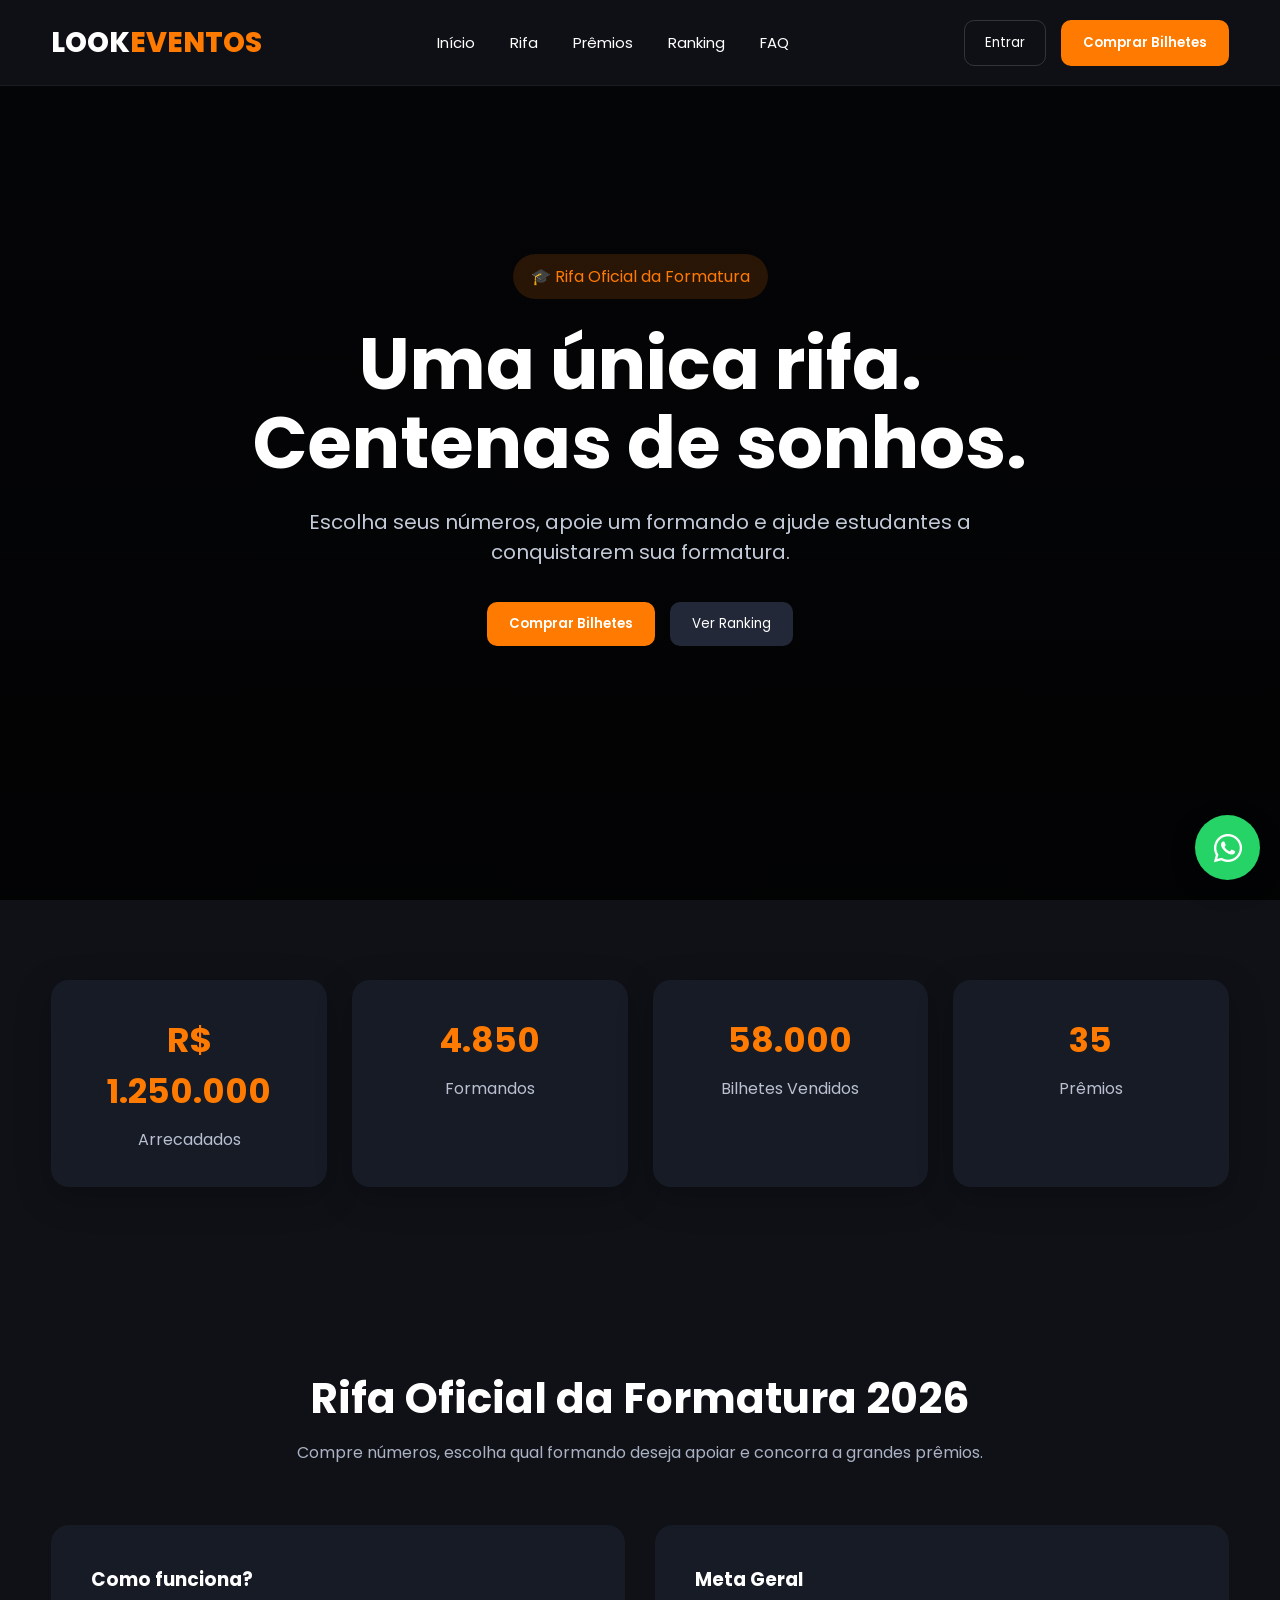
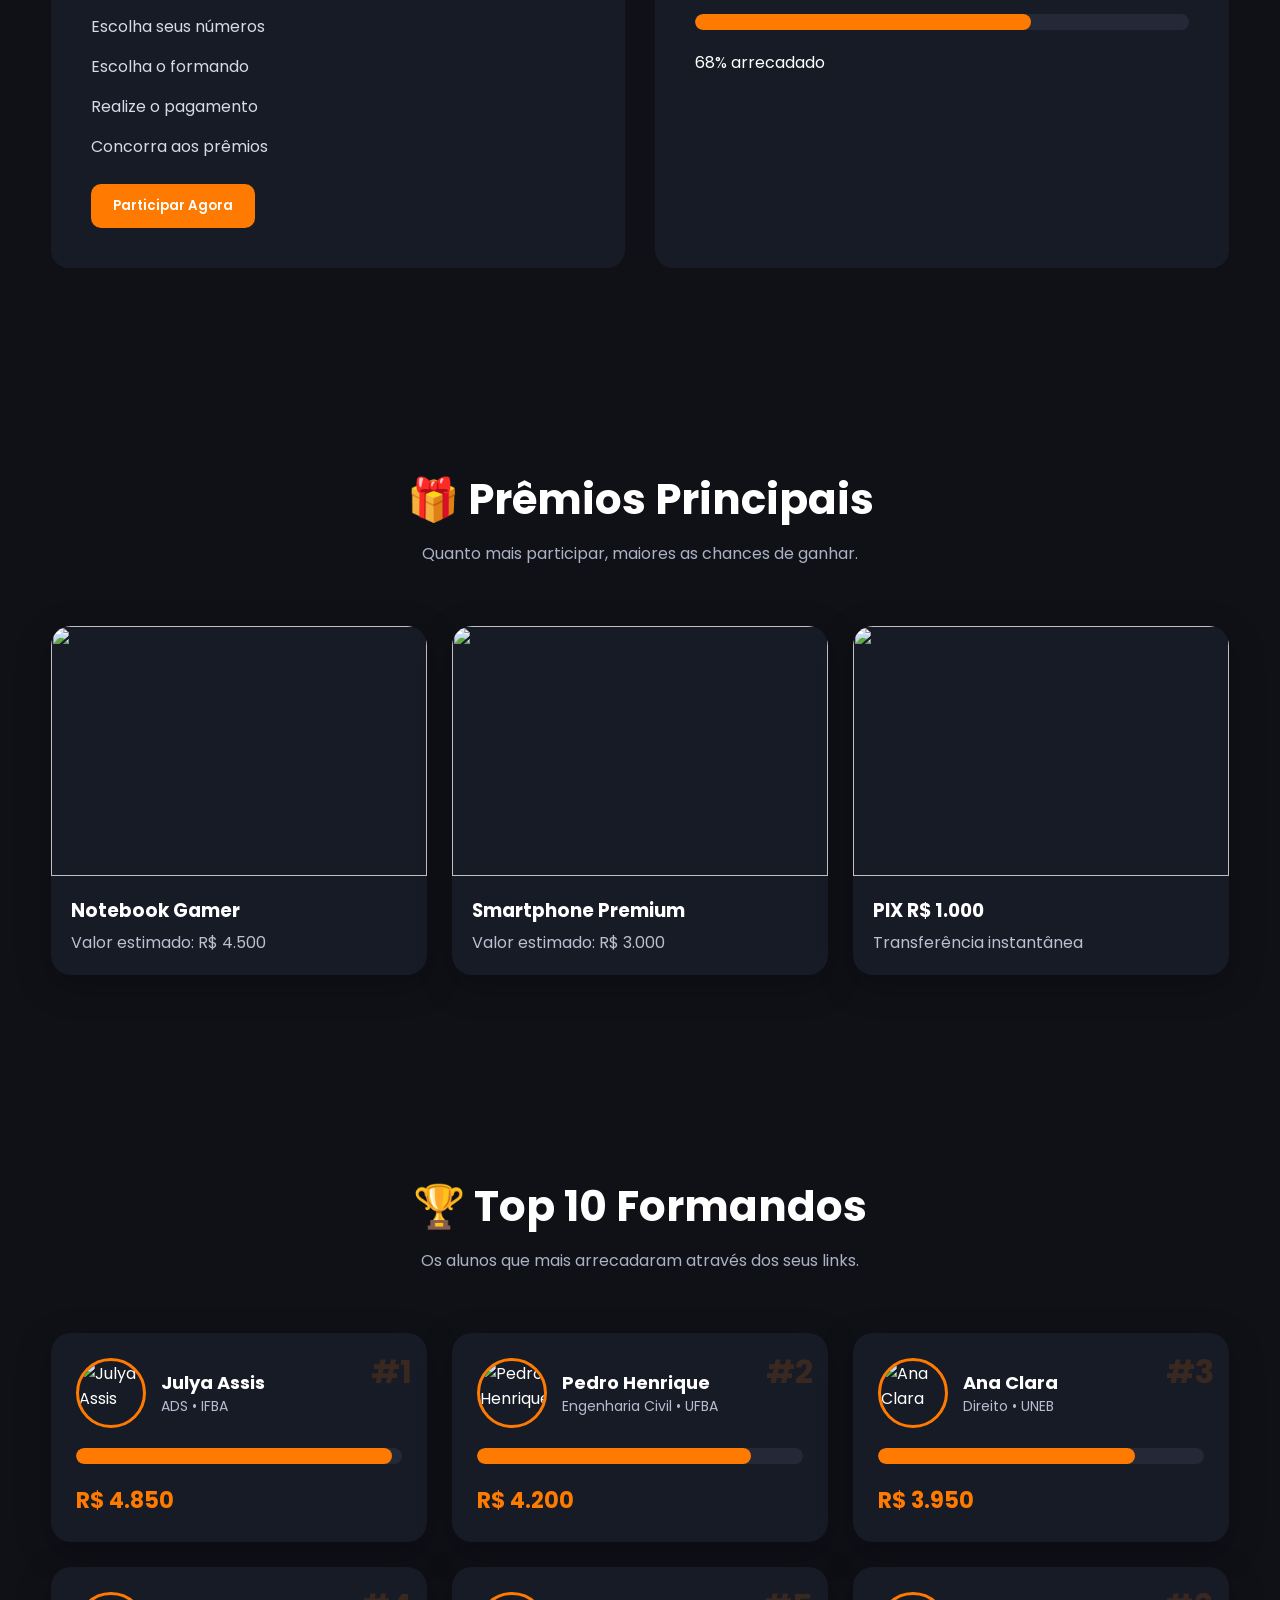
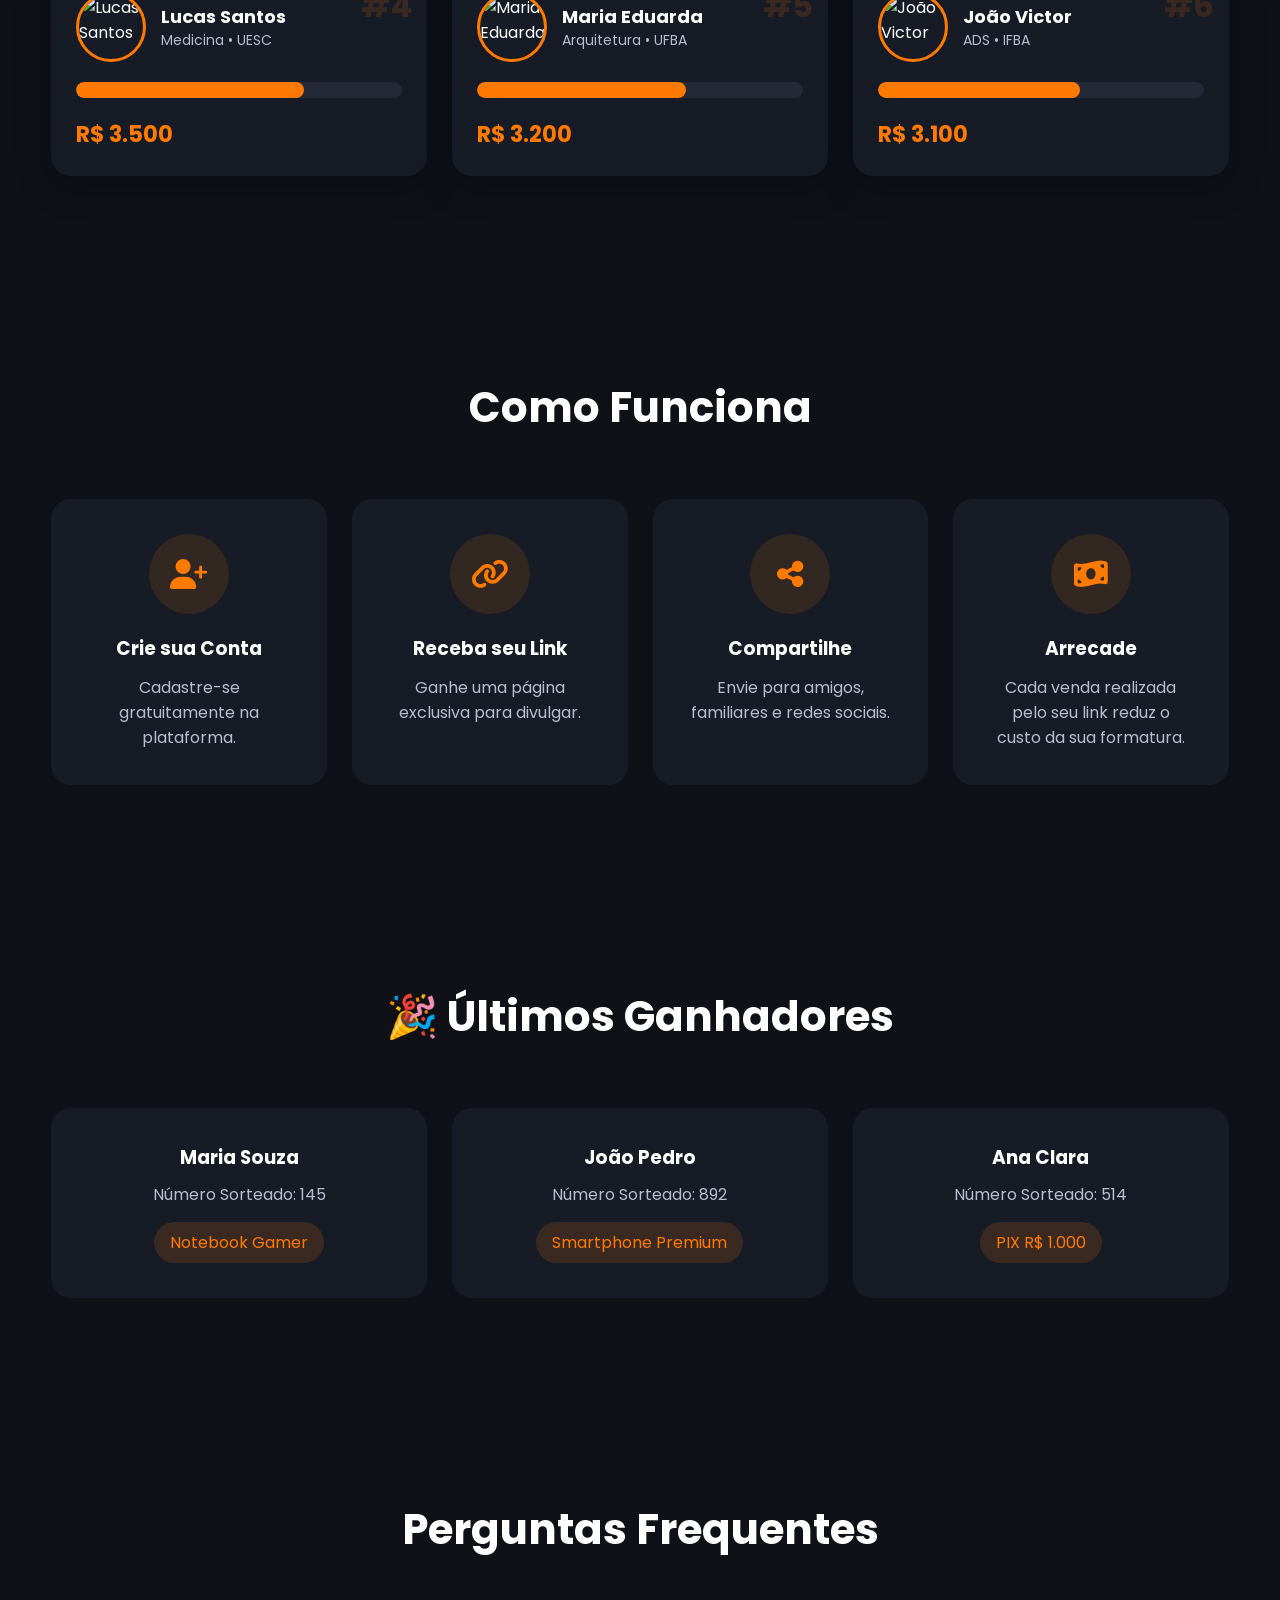
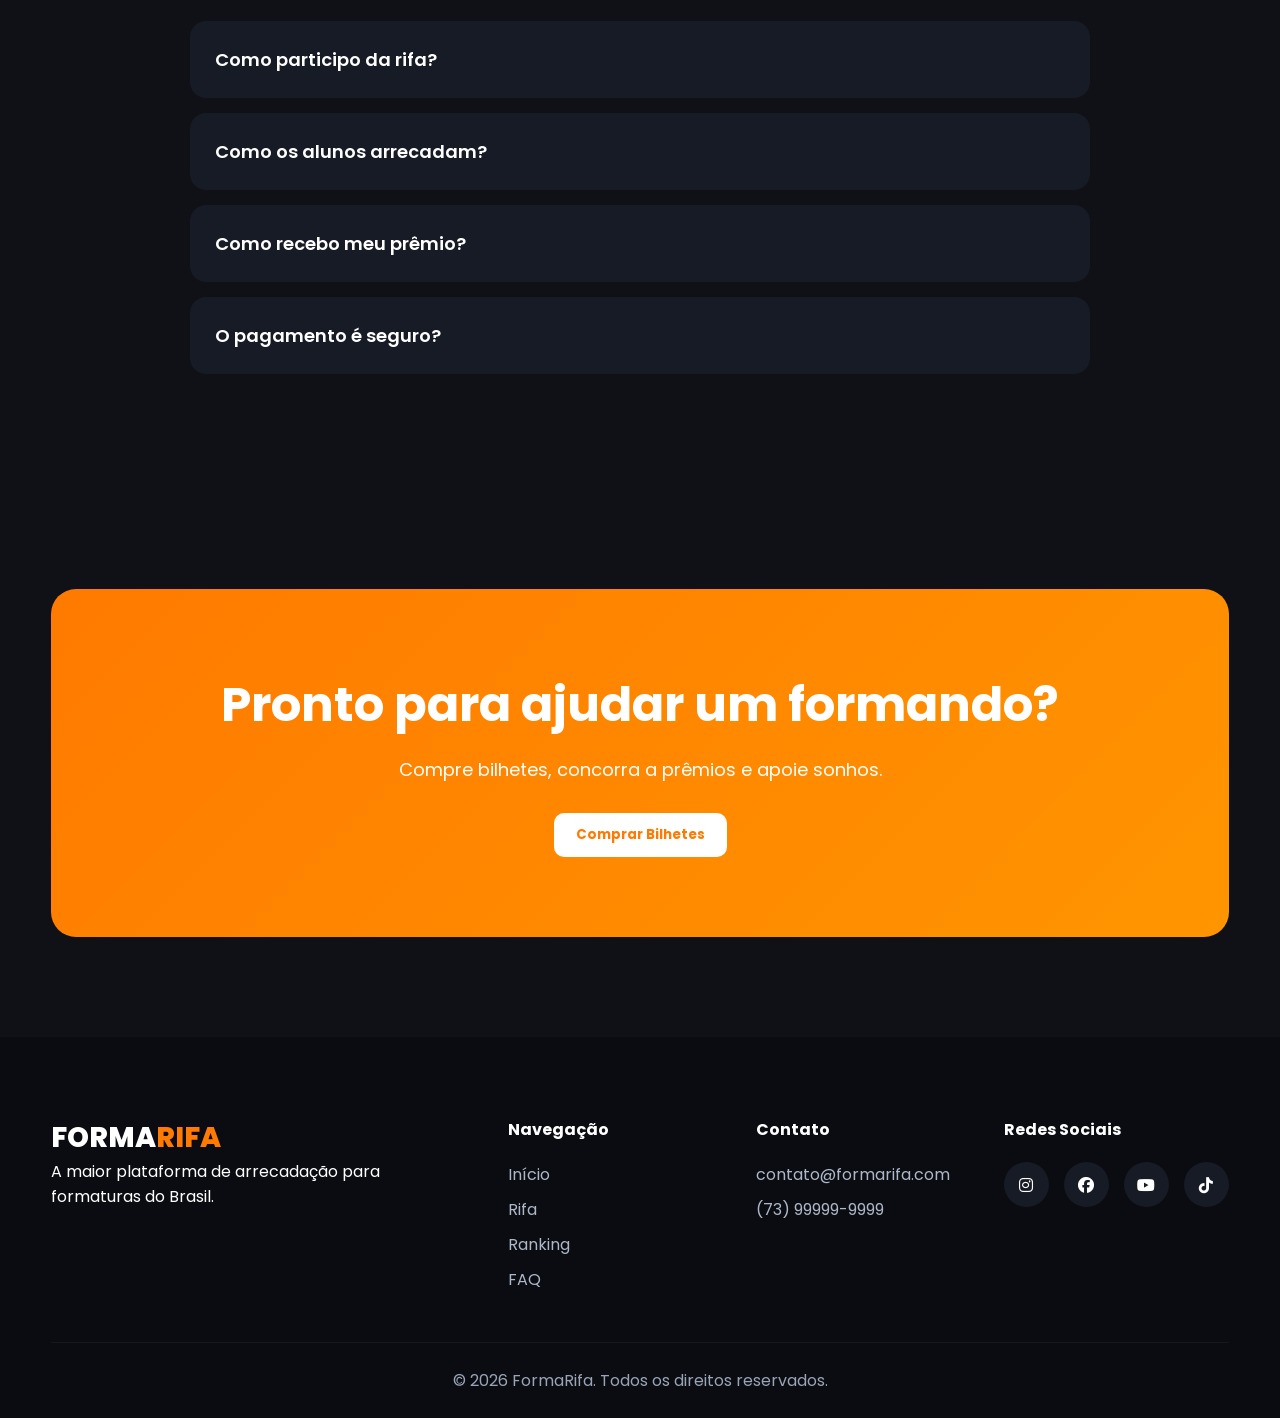
==== index.html @ 89b9e316 "Update index.html" ====
<!DOCTYPE html>
<html lang="pt-BR">

<head>

    <meta charset="UTF-8">

    <meta name="viewport"
        content="width=device-width, initial-scale=1.0">

    <title>
        Look Eventos | Rifa Oficial 
    </title>

    <meta name="description"
        content="Ajude estudantes a realizarem o sonho da formatura participando da rifa oficial.">

    <link rel="stylesheet"
        href="css/style.css">

    <link rel="preconnect"
        href="https://fonts.googleapis.com">

    <link rel="preconnect"
        href="https://fonts.gstatic.com"
        crossorigin>

    <link href="https://fonts.googleapis.com/css2?family=Poppins:wght@300;400;500;600;700;800&display=swap"
        rel="stylesheet">

    <link rel="stylesheet"
        href="https://cdnjs.cloudflare.com/ajax/libs/font-awesome/6.5.1/css/all.min.css">

</head>

<body>

<!-- MENU MOBILE -->

<button class="menu-toggle">

    <i class="fas fa-bars"></i>

</button>

<!-- HEADER -->

<header class="header">

    <div class="container">

        <div class="logo">

            LOOK<span>EVENTOS</span>

        </div>

        <nav class="menu">

            <a href="#inicio">
                Início
            </a>

            <a href="#rifa">
                Rifa
            </a>

            <a href="#premios">
                Prêmios
            </a>

            <a href="#ranking">
                Ranking
            </a>

            <a href="#faq">
                FAQ
            </a>

        </nav>

        <div class="header-buttons">

            <button class="btn-login">

                Entrar

            </button>

            <button class="btn-primary">

                Comprar Bilhetes

            </button>

        </div>

    </div>

</header>

<!-- HERO -->

<section
    class="hero"
    id="inicio">

    <div class="hero-overlay"></div>

    <div class="container">

        <div class="hero-content">

            <span class="hero-badge">

                🎓 Rifa Oficial da Formatura

            </span>

            <h1>

                Uma única rifa.
                Centenas de sonhos.

            </h1>

            <p>

                Escolha seus números,
                apoie um formando e ajude
                estudantes a conquistarem sua formatura.

            </p>

            <div class="hero-buttons">

                <button class="btn-primary">

                    Comprar Bilhetes

                </button>

                <button class="btn-secondary">

                    Ver Ranking

                </button>

            </div>

        </div>

    </div>

</section>

<!-- ESTATÍSTICAS -->

<section class="stats">

    <div class="container">

        <div class="stats-grid">

            <div class="stat-card">

                <h2 id="arrecadado">
                    R$ 0
                </h2>

                <p>
                    Arrecadados
                </p>

            </div>

            <div class="stat-card">

                <h2 id="formandos">
                    0
                </h2>

                <p>
                    Formandos
                </p>

            </div>

            <div class="stat-card">

                <h2 id="bilhetes">
                    0
                </h2>

                <p>
                    Bilhetes Vendidos
                </p>

            </div>

            <div class="stat-card">

                <h2 id="premiosQtd">
                    0
                </h2>

                <p>
                    Prêmios
                </p>

            </div>

        </div>

    </div>

</section>

<!-- RIFA OFICIAL -->

<section
    class="rifa-oficial"
    id="rifa">

    <div class="container">

        <div class="section-header">

            <h2>

                Rifa Oficial da Formatura 2026

            </h2>

            <p>

                Compre números,
                escolha qual formando deseja apoiar
                e concorra a grandes prêmios.

            </p>

        </div>

        <div class="rifa-box">

            <div class="rifa-info">

                <h3>

                    Como funciona?

                </h3>

                <ul>

                    <li>
                        Escolha seus números
                    </li>

                    <li>
                        Escolha o formando
                    </li>

                    <li>
                        Realize o pagamento
                    </li>

                    <li>
                        Concorra aos prêmios
                    </li>

                </ul>

                <button class="btn-primary">

                    Participar Agora

                </button>

            </div>

            <div class="rifa-meta">

                <h3>

                    Meta Geral

                </h3>

                <div class="progress">

                    <div class="progress-bar"
                        style="width:68%">
                    </div>

                </div>

                <span>

                    68% arrecadado

                </span>

            </div>

        </div>

    </div>

</section>

<!-- PRÊMIOS -->

<section
    class="premios"
    id="premios">

    <div class="container">

        <div class="section-header">

            <h2>

                🎁 Prêmios Principais

            </h2>

            <p>

                Quanto mais participar,
                maiores as chances de ganhar.

            </p>

        </div>

        <div class="premios-grid">

            <div class="premio-card">

                <img src="assets/images/notebook.jpg">

                <h3>

                    Notebook Gamer

                </h3>

                <p>

                    Valor estimado:
                    R$ 4.500

                </p>

            </div>

            <div class="premio-card">

                <img src="assets/images/celular.jpg">

                <h3>

                    Smartphone Premium

                </h3>

                <p>

                    Valor estimado:
                    R$ 3.000

                </p>

            </div>

            <div class="premio-card">

                <img src="assets/images/pix.jpg">

                <h3>

                    PIX R$ 1.000

                </h3>

                <p>

                    Transferência instantânea

                </p>

            </div>

        </div>

    </div>

</section>

  <!-- TOP FORMANDOS -->

<section
    class="ranking"
    id="ranking">

    <div class="container">

        <div class="section-header">

            <h2>

                🏆 Top 10 Formandos

            </h2>

            <p>

                Os alunos que mais arrecadaram através dos seus links.

            </p>

        </div>

        <div
            class="ranking-grid"
            id="rankingGrid">

            <!-- Gerado via JavaScript -->

        </div>

    </div>

</section>

<!-- COMO FUNCIONA -->

<section
    class="como-funciona">

    <div class="container">

        <div class="section-header">

            <h2>

                Como Funciona

            </h2>

        </div>

        <div class="steps">

            <div class="step">

                <div class="step-icon">

                    <i class="fas fa-user-plus"></i>

                </div>

                <h3>

                    Crie sua Conta

                </h3>

                <p>

                    Cadastre-se gratuitamente na plataforma.

                </p>

            </div>

            <div class="step">

                <div class="step-icon">

                    <i class="fas fa-link"></i>

                </div>

                <h3>

                    Receba seu Link

                </h3>

                <p>

                    Ganhe uma página exclusiva para divulgar.

                </p>

            </div>

            <div class="step">

                <div class="step-icon">

                    <i class="fas fa-share-alt"></i>

                </div>

                <h3>

                    Compartilhe

                </h3>

                <p>

                    Envie para amigos, familiares e redes sociais.

                </p>

            </div>

            <div class="step">

                <div class="step-icon">

                    <i class="fas fa-money-bill-wave"></i>

                </div>

                <h3>

                    Arrecade

                </h3>

                <p>

                    Cada venda realizada pelo seu link reduz o custo da sua formatura.

                </p>

            </div>

        </div>

    </div>

</section>

<!-- ÚLTIMOS GANHADORES -->

<section
    class="ganhadores">

    <div class="container">

        <div class="section-header">

            <h2>

                🎉 Últimos Ganhadores

            </h2>

        </div>

        <div class="ganhadores-grid">

            <div class="ganhador-card">

                <h3>

                    Maria Souza

                </h3>

                <p>

                    Número Sorteado: 145

                </p>

                <span>

                    Notebook Gamer

                </span>

            </div>

            <div class="ganhador-card">

                <h3>

                    João Pedro

                </h3>

                <p>

                    Número Sorteado: 892

                </p>

                <span>

                    Smartphone Premium

                </span>

            </div>

            <div class="ganhador-card">

                <h3>

                    Ana Clara

                </h3>

                <p>

                    Número Sorteado: 514

                </p>

                <span>

                    PIX R$ 1.000

                </span>

            </div>

        </div>

    </div>

</section>

<!-- FAQ -->

<section
    class="faq"
    id="faq">

    <div class="container">

        <div class="section-header">

            <h2>

                Perguntas Frequentes

            </h2>

        </div>

        <div class="faq-container">

            <div class="faq-item">

                <button class="faq-question">

                    Como participo da rifa?

                </button>

                <div class="faq-answer">

                    Basta escolher seus números, efetuar o pagamento e aguardar o sorteio.

                </div>

            </div>

            <div class="faq-item">

                <button class="faq-question">

                    Como os alunos arrecadam?

                </button>

                <div class="faq-answer">

                    Cada formando possui um link próprio. Toda compra realizada através desse link é contabilizada para ele.

                </div>

            </div>

            <div class="faq-item">

                <button class="faq-question">

                    Como recebo meu prêmio?

                </button>

                <div class="faq-answer">

                    Os vencedores são divulgados na plataforma e contatados pela equipe organizadora.

                </div>

            </div>

            <div class="faq-item">

                <button class="faq-question">

                    O pagamento é seguro?

                </button>

                <div class="faq-answer">

                    Sim. Os pagamentos são processados através de integração PIX segura.

                </div>

            </div>

        </div>

    </div>

</section>

<!-- CTA FINAL -->

<section
    class="cta">

    <div class="container">

        <div class="cta-box">

            <h2>

                Pronto para ajudar um formando?

            </h2>

            <p>

                Compre bilhetes, concorra a prêmios e apoie sonhos.

            </p>

            <button class="btn-primary">

                Comprar Bilhetes

            </button>

        </div>

    </div>

</section>

<!-- FOOTER -->

<footer>

    <div class="container">

        <div class="footer-grid">

            <div>

                <div class="logo">

                    FORMA<span>RIFA</span>

                </div>

                <p>

                    A maior plataforma de arrecadação para formaturas do Brasil.

                </p>

            </div>

            <div>

                <h4>

                    Navegação

                </h4>

                <ul>

                    <li><a href="#inicio">Início</a></li>

                    <li><a href="#rifa">Rifa</a></li>

                    <li><a href="#ranking">Ranking</a></li>

                    <li><a href="#faq">FAQ</a></li>

                </ul>

            </div>

            <div>

                <h4>

                    Contato

                </h4>

                <ul>

                    <li>contato@formarifa.com</li>

                    <li>(73) 99999-9999</li>

                </ul>

            </div>

            <div>

                <h4>

                    Redes Sociais

                </h4>

                <div class="social-icons">

                    <a href="#">
                        <i class="fab fa-instagram"></i>
                    </a>

                    <a href="#">
                        <i class="fab fa-facebook"></i>
                    </a>

                    <a href="#">
                        <i class="fab fa-youtube"></i>
                    </a>

                    <a href="#">
                        <i class="fab fa-tiktok"></i>
                    </a>

                </div>

            </div>

        </div>

        <div class="footer-bottom">

<p>
© <span id="anoAtual"></span> FormaRifa.
Todos os direitos reservados.
</p>

        </div>

    </div>

</footer>

<!-- WHATSAPP -->

<a
    href="#"
    class="whatsapp-float">

    <i class="fab fa-whatsapp"></i>

</a>

<!-- JAVASCRIPT -->

<script src="js/app.js"></script>

</body>
</html>
---- css/style.css ----
/* ==========================
   RESET
========================== */

*{
    margin:0;
    padding:0;
    box-sizing:border-box;
}

html{
    scroll-behavior:smooth;
}

body{

    font-family:'Poppins',sans-serif;

    background:#0f1117;

    color:#fff;

    overflow-x:hidden;
}

a{
    text-decoration:none;
    color:inherit;
}

img{
    max-width:100%;
    display:block;
}

ul{
    list-style:none;
}

button{

    cursor:pointer;

    border:none;

    font-family:'Poppins',sans-serif;
}

/* ==========================
   VARIÁVEIS
========================== */

:root{

    --primary:#ff7a00;

    --primary-dark:#e56d00;

    --secondary:#1c2333;

    --dark:#0f1117;

    --card:#171b25;

    --gray:#8d96a8;

    --white:#ffffff;

    --radius:18px;

    --shadow:
    0 10px 35px rgba(0,0,0,.25);

}

/* ==========================
   CONTAINER
========================== */

.container{

    width:92%;

    max-width:1400px;

    margin:auto;
}

/* ==========================
   HEADER
========================== */

.header{

    position:fixed;

    width:100%;

    top:0;

    left:0;

    z-index:999;

    background:
    rgba(15,17,23,.95);

    backdrop-filter:blur(12px);

    border-bottom:
    1px solid rgba(255,255,255,.05);
}

.header .container{

    display:flex;

    align-items:center;

    justify-content:space-between;

    height:85px;
}

.logo{

    font-size:28px;

    font-weight:800;
}

.logo span{

    color:var(--primary);
}

.menu{

    display:flex;

    gap:35px;
}

.menu a{

    font-size:15px;

    transition:.3s;
}

.menu a:hover{

    color:var(--primary);
}

.header-buttons{

    display:flex;

    gap:15px;
}

.btn-login{

    background:transparent;

    color:white;

    padding:12px 20px;

    border:1px solid rgba(255,255,255,.15);

    border-radius:10px;
}

.btn-primary{

    background:var(--primary);

    color:white;

    padding:12px 22px;

    border-radius:10px;

    font-weight:600;

    transition:.3s;
}

.btn-primary:hover{

    background:var(--primary-dark);

    transform:translateY(-2px);
}

.btn-secondary{

    background:#232838;

    color:white;

    padding:12px 22px;

    border-radius:10px;
}

/* ==========================
   MENU MOBILE
========================== */

.menu-toggle{

    display:none;

    position:fixed;

    right:20px;

    top:20px;

    z-index:1001;

    background:var(--primary);

    color:white;

    width:50px;

    height:50px;

    border-radius:12px;

    font-size:20px;
}

/* ==========================
   HERO
========================== */

.hero{

    min-height:100vh;

    display:flex;

    align-items:center;

    position:relative;

    background:
    linear-gradient(
    rgba(0,0,0,.7),
    rgba(0,0,0,.85)
    ),
    url('../assets/images/formatura.jpg');

    background-size:cover;

    background-position:center;
}

.hero-content{

    max-width:850px;

    text-align:center;

    margin:auto;
}

.hero-badge{

    display:inline-block;

    background:
    rgba(255,122,0,.15);

    color:var(--primary);

    padding:10px 18px;

    border-radius:50px;

    margin-bottom:25px;
}

.hero h1{

    font-size:72px;

    line-height:1.1;

    margin-bottom:25px;
}

.hero p{

    font-size:20px;

    color:#c3cad8;

    max-width:700px;

    margin:auto;

    margin-bottom:35px;
}

.hero-buttons{

    display:flex;

    justify-content:center;

    gap:15px;
}

/* ==========================
   ESTATÍSTICAS
========================== */

.stats{

    padding:80px 0;
}

.stats-grid{

    display:grid;

    grid-template-columns:
    repeat(4,1fr);

    gap:25px;
}

.stat-card{

    background:var(--card);

    padding:35px;

    border-radius:var(--radius);

    text-align:center;

    box-shadow:var(--shadow);
}

.stat-card h2{

    font-size:34px;

    color:var(--primary);

    margin-bottom:10px;
}

.stat-card p{

    color:#b8c0d1;
}

/* ==========================
   RIFA OFICIAL
========================== */

.rifa-oficial{

    padding:100px 0;
}

.section-header{

    text-align:center;

    margin-bottom:60px;
}

.section-header h2{

    font-size:42px;

    margin-bottom:10px;
}

.section-header p{

    color:#aab2c3;
}

.rifa-box{

    display:grid;

    grid-template-columns:
    1fr 1fr;

    gap:30px;
}

.rifa-info,
.rifa-meta{

    background:var(--card);

    padding:40px;

    border-radius:var(--radius);
}

.rifa-info h3,
.rifa-meta h3{

    margin-bottom:20px;
}

.rifa-info ul{

    display:flex;

    flex-direction:column;

    gap:15px;

    margin-bottom:25px;
}

.rifa-info li{

    color:#d3dae8;
}

.progress{

    width:100%;

    height:16px;

    background:#242938;

    border-radius:50px;

    overflow:hidden;

    margin:20px 0;
}

.progress-bar{

    height:100%;

    background:var(--primary);

    border-radius:50px;
}

/* ==========================
   PRÊMIOS
========================== */

.premios{

    padding:100px 0;
}

.premios-grid{

    display:grid;

    grid-template-columns:
    repeat(3,1fr);

    gap:25px;
}

.premio-card{

    background:var(--card);

    border-radius:20px;

    overflow:hidden;

    transition:.3s;

    box-shadow:var(--shadow);
}

.premio-card:hover{

    transform:translateY(-8px);
}

.premio-card img{

    height:250px;

    width:100%;

    object-fit:cover;
}

.premio-card h3{

    padding:20px 20px 5px;
}

.premio-card p{

    padding:0 20px 20px;

    color:#b9c0d1;
}

/* ==========================
   RESPONSIVO
========================== */

@media(max-width:1024px){

    .stats-grid{

        grid-template-columns:
        repeat(2,1fr);
    }

    .premios-grid{

        grid-template-columns:
        repeat(2,1fr);
    }

    .rifa-box{

        grid-template-columns:1fr;
    }

}

@media(max-width:768px){

    .menu{

        position:fixed;

        top:0;

        right:-100%;

        width:280px;

        height:100vh;

        background:#151923;

        flex-direction:column;

        padding:100px 30px;

        transition:.4s;
    }

    .menu.active{

        right:0;
    }

    .menu-toggle{

        display:flex;

        align-items:center;

        justify-content:center;
    }

    .header-buttons{

        display:none;
    }

    .hero h1{

        font-size:42px;
    }

    .hero p{

        font-size:16px;
    }

    .hero-buttons{

        flex-direction:column;
    }

    .stats-grid{

        grid-template-columns:1fr;
    }

    .premios-grid{

        grid-template-columns:1fr;
    }

    .section-header h2{

        font-size:32px;
    }

}

@media(max-width:480px){

    .hero h1{

        font-size:34px;
    }

    .logo{

        font-size:22px;
    }

}
/* ==========================
   TOP 10 FORMANDOS
========================== */

.ranking{

    padding:100px 0;
}

.ranking-grid{

    display:grid;

    grid-template-columns:
    repeat(auto-fit,minmax(280px,1fr));

    gap:25px;
}

.ranking-card{

    background:var(--card);

    padding:25px;

    border-radius:20px;

    position:relative;

    overflow:hidden;

    transition:.3s;

    box-shadow:var(--shadow);
}

.ranking-card:hover{

    transform:translateY(-8px);
}

.posicao{

    position:absolute;

    top:15px;

    right:15px;

    font-size:32px;

    font-weight:700;

    color:rgba(255,122,0,.15);
}

.aluno-info{

    display:flex;

    align-items:center;

    gap:15px;

    margin-bottom:20px;
}

.aluno-info img{

    width:70px;

    height:70px;

    border-radius:50%;

    object-fit:cover;

    border:3px solid var(--primary);
}

.aluno-info h3{

    font-size:18px;
}

.aluno-info p{

    color:#b5bdd0;

    font-size:14px;
}

.arrecadado{

    margin-top:15px;

    font-size:22px;

    color:var(--primary);

    font-weight:700;
}

/* ==========================
   COMO FUNCIONA
========================== */

.como-funciona{

    padding:100px 0;
}

.steps{

    display:grid;

    grid-template-columns:
    repeat(4,1fr);

    gap:25px;
}

.step{

    background:var(--card);

    padding:35px;

    border-radius:20px;

    text-align:center;

    transition:.3s;
}

.step:hover{

    transform:translateY(-8px);
}

.step-icon{

    width:80px;

    height:80px;

    margin:auto;

    border-radius:50%;

    background:
    rgba(255,122,0,.12);

    color:var(--primary);

    display:flex;

    align-items:center;

    justify-content:center;

    font-size:30px;

    margin-bottom:20px;
}

.step h3{

    margin-bottom:12px;
}

.step p{

    color:#b6becf;
}

/* ==========================
   GANHADORES
========================== */

.ganhadores{

    padding:100px 0;
}

.ganhadores-grid{

    display:grid;

    grid-template-columns:
    repeat(3,1fr);

    gap:25px;
}

.ganhador-card{

    background:var(--card);

    padding:35px;

    border-radius:20px;

    text-align:center;

    transition:.3s;
}

.ganhador-card:hover{

    transform:translateY(-6px);
}

.ganhador-card h3{

    margin-bottom:10px;
}

.ganhador-card p{

    color:#b6becf;

    margin-bottom:15px;
}

.ganhador-card span{

    display:inline-block;

    background:rgba(255,122,0,.15);

    color:var(--primary);

    padding:8px 16px;

    border-radius:30px;
}

/* ==========================
   FAQ
========================== */

.faq{

    padding:100px 0;
}

.faq-container{

    max-width:900px;

    margin:auto;
}

.faq-item{

    background:var(--card);

    border-radius:16px;

    margin-bottom:15px;

    overflow:hidden;
}

.faq-question{

    width:100%;

    background:none;

    color:white;

    text-align:left;

    padding:25px;

    font-size:18px;

    font-weight:600;
}

.faq-answer{

    display:none;

    padding:0 25px 25px;

    color:#bcc5d6;

    line-height:1.7;
}

.faq-item.active .faq-answer{

    display:block;
}

/* ==========================
   CTA FINAL
========================== */

.cta{

    padding:100px 0;
}

.cta-box{

    background:
    linear-gradient(
    135deg,
    #ff7a00,
    #ff9500
    );

    border-radius:25px;

    padding:80px 40px;

    text-align:center;
}

.cta-box h2{

    font-size:48px;

    margin-bottom:15px;
}

.cta-box p{

    font-size:18px;

    margin-bottom:30px;
}

.cta-box .btn-primary{

    background:white;

    color:#ff7a00;

    font-weight:700;
}

/* ==========================
   FOOTER
========================== */

footer{

    background:#0a0c11;

    padding-top:80px;
}

.footer-grid{

    display:grid;

    grid-template-columns:
    2fr 1fr 1fr 1fr;

    gap:40px;
}

.footer-grid h4{

    margin-bottom:20px;
}

.footer-grid ul{

    display:flex;

    flex-direction:column;

    gap:10px;
}

.footer-grid li{

    color:#aeb7c8;
}

.footer-grid a:hover{

    color:var(--primary);
}

.social-icons{

    display:flex;

    gap:15px;
}

.social-icons a{

    width:45px;

    height:45px;

    border-radius:50%;

    background:var(--card);

    display:flex;

    align-items:center;

    justify-content:center;

    transition:.3s;
}

.social-icons a:hover{

    background:var(--primary);
}

.footer-bottom{

    border-top:
    1px solid rgba(255,255,255,.05);

    margin-top:50px;

    padding:25px 0;

    text-align:center;

    color:#9aa4b6;
}

/* ==========================
   WHATSAPP
========================== */

.whatsapp-float{

    position:fixed;

    right:20px;

    bottom:20px;

    width:65px;

    height:65px;

    border-radius:50%;

    background:#25d366;

    color:white;

    display:flex;

    align-items:center;

    justify-content:center;

    font-size:32px;

    z-index:999;

    box-shadow:
    0 8px 25px rgba(0,0,0,.3);

    transition:.3s;
}

.whatsapp-float:hover{

    transform:scale(1.1);
}

/* ==========================
   ANIMAÇÕES
========================== */

.fade-up{

    opacity:0;

    transform:translateY(30px);

    transition:.8s;
}

.fade-up.show{

    opacity:1;

    transform:translateY(0);
}

/* ==========================
   SCROLLBAR
========================== */

::-webkit-scrollbar{

    width:10px;
}

::-webkit-scrollbar-track{

    background:#11151f;
}

::-webkit-scrollbar-thumb{

    background:var(--primary);

    border-radius:20px;
}

/* ==========================
   RESPONSIVO EXTRA
========================== */

@media(max-width:1024px){

    .steps{

        grid-template-columns:
        repeat(2,1fr);
    }

    .ganhadores-grid{

        grid-template-columns:
        repeat(2,1fr);
    }

    .footer-grid{

        grid-template-columns:
        repeat(2,1fr);
    }

}

@media(max-width:768px){

    .ranking-grid{

        grid-template-columns:1fr;
    }

    .steps{

        grid-template-columns:1fr;
    }

    .ganhadores-grid{

        grid-template-columns:1fr;
    }

    .footer-grid{

        grid-template-columns:1fr;
    }

    .cta-box{

        padding:50px 25px;
    }

    .cta-box h2{

        font-size:32px;
    }

    .faq-question{

        font-size:16px;
    }

}

@media(max-width:480px){

    .ranking-card{

        padding:20px;
    }

    .cta-box h2{

        font-size:28px;
    }

    .whatsapp-float{

        width:55px;

        height:55px;

        font-size:26px;
    }

}
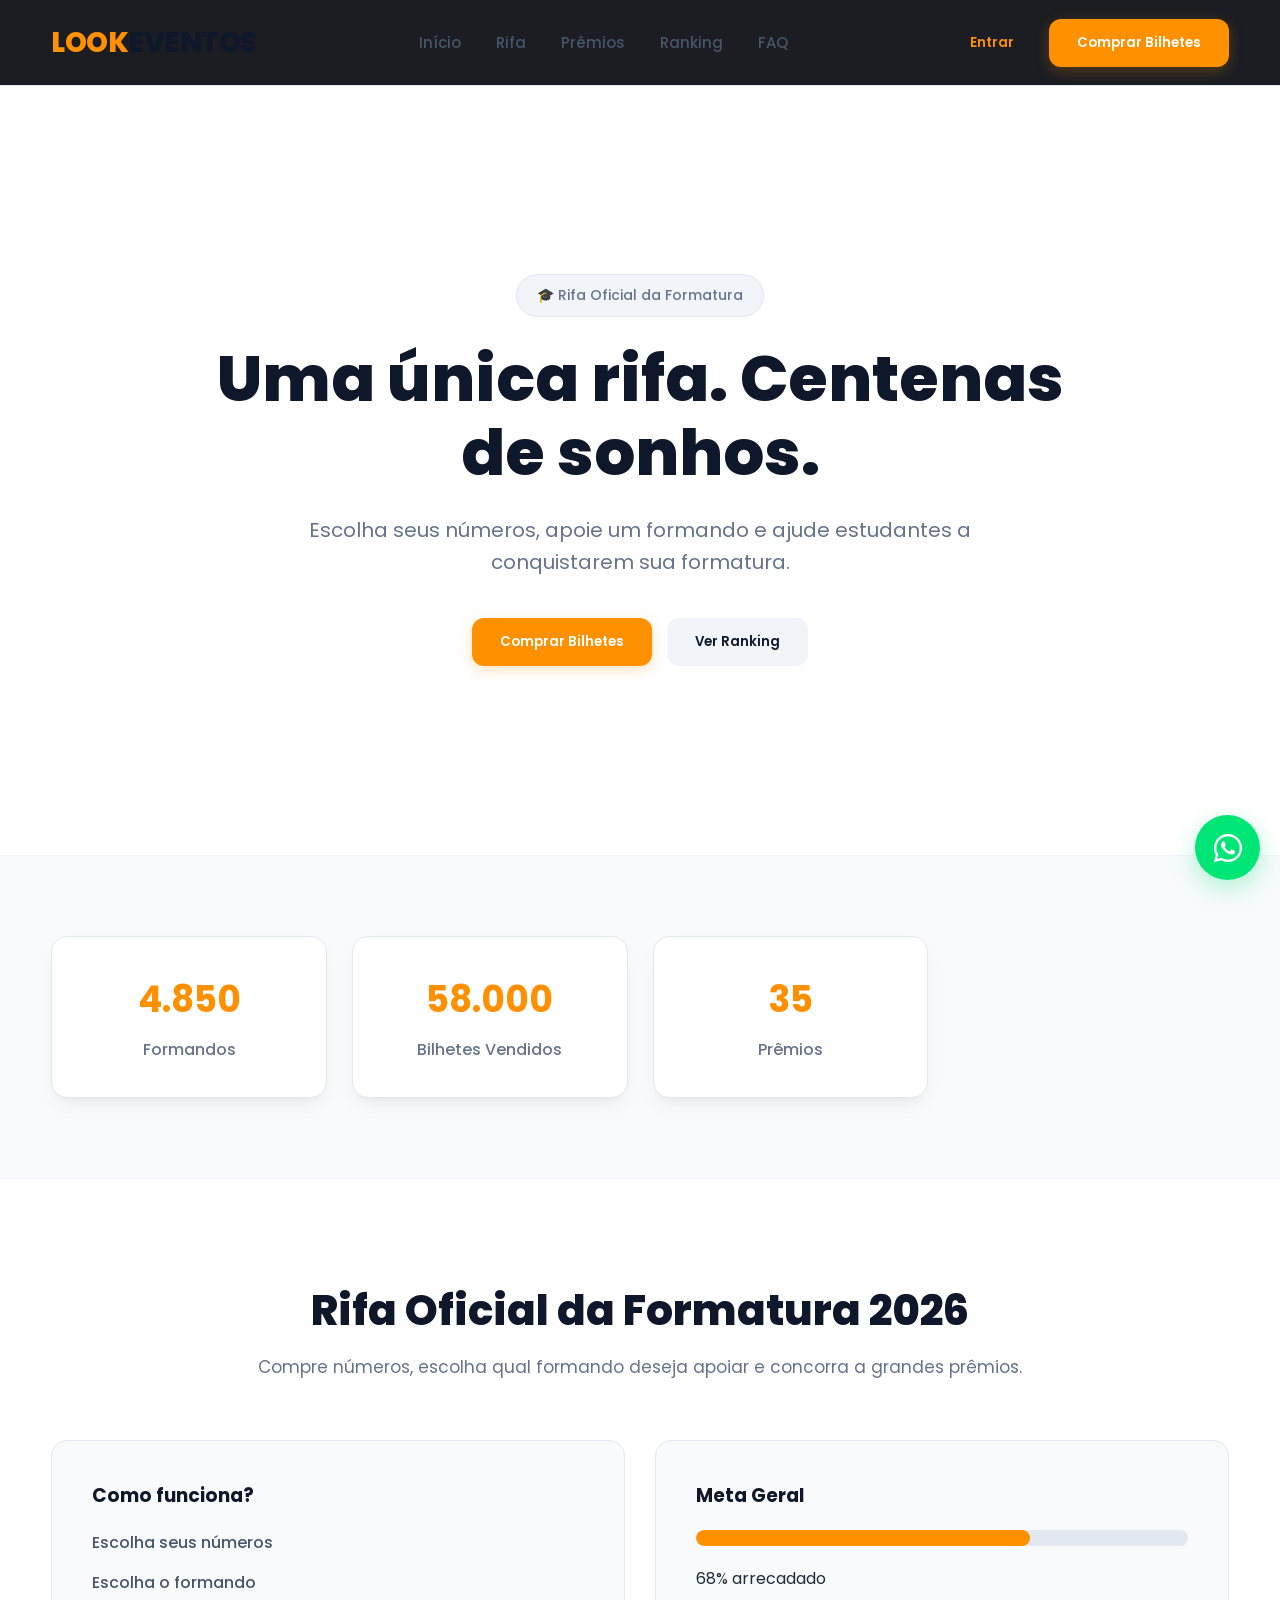
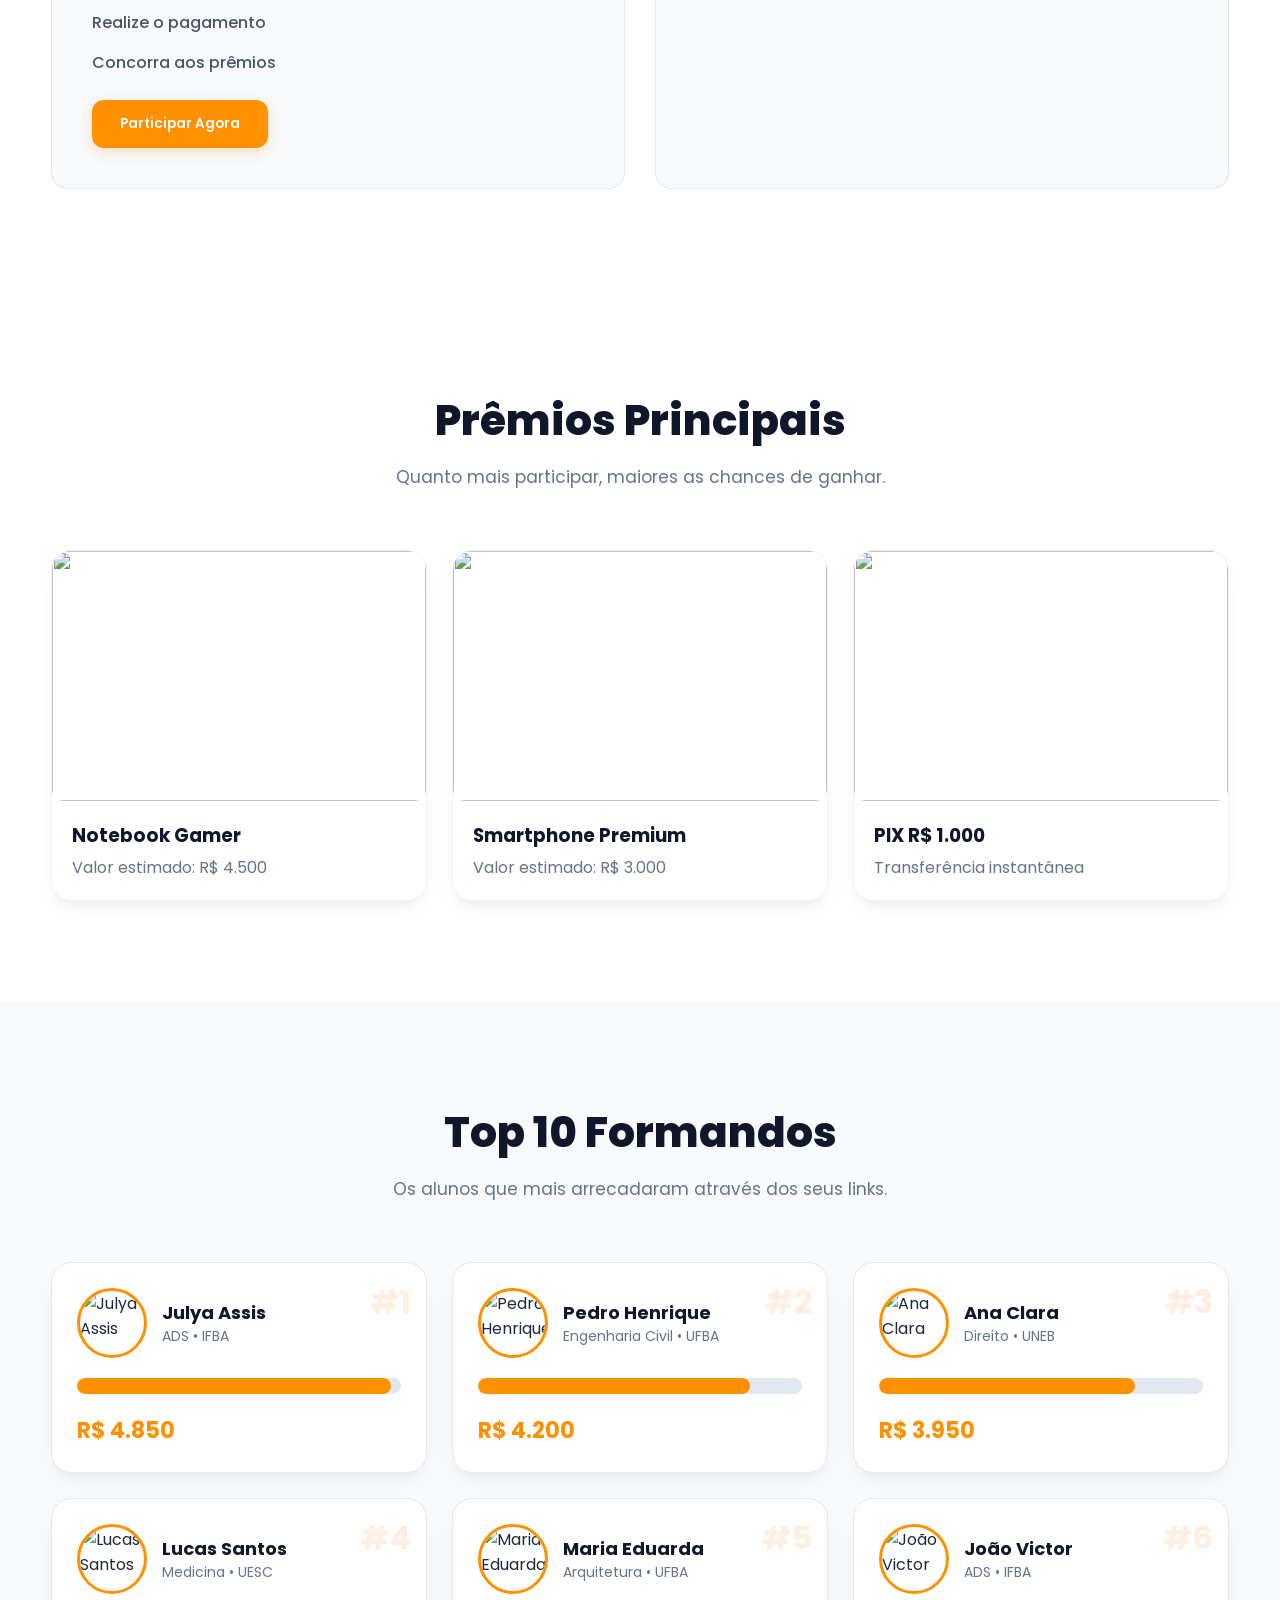
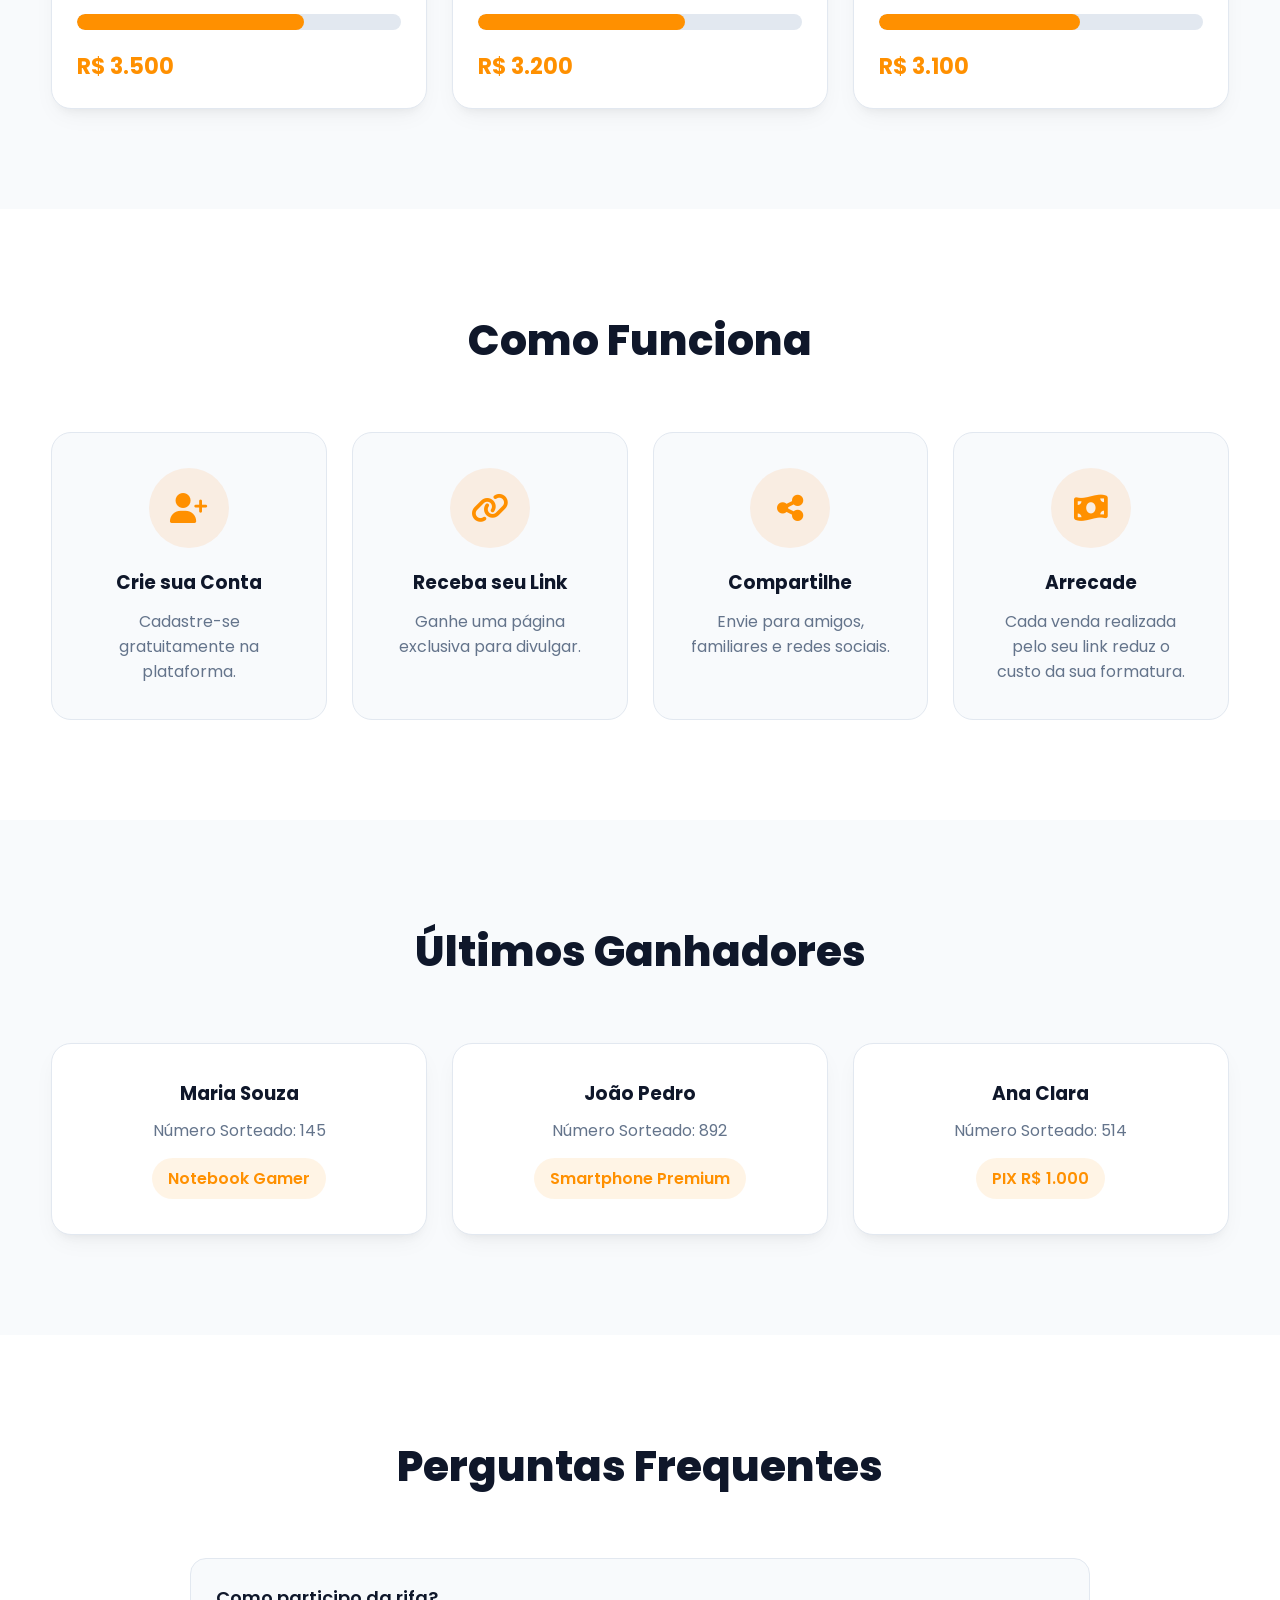
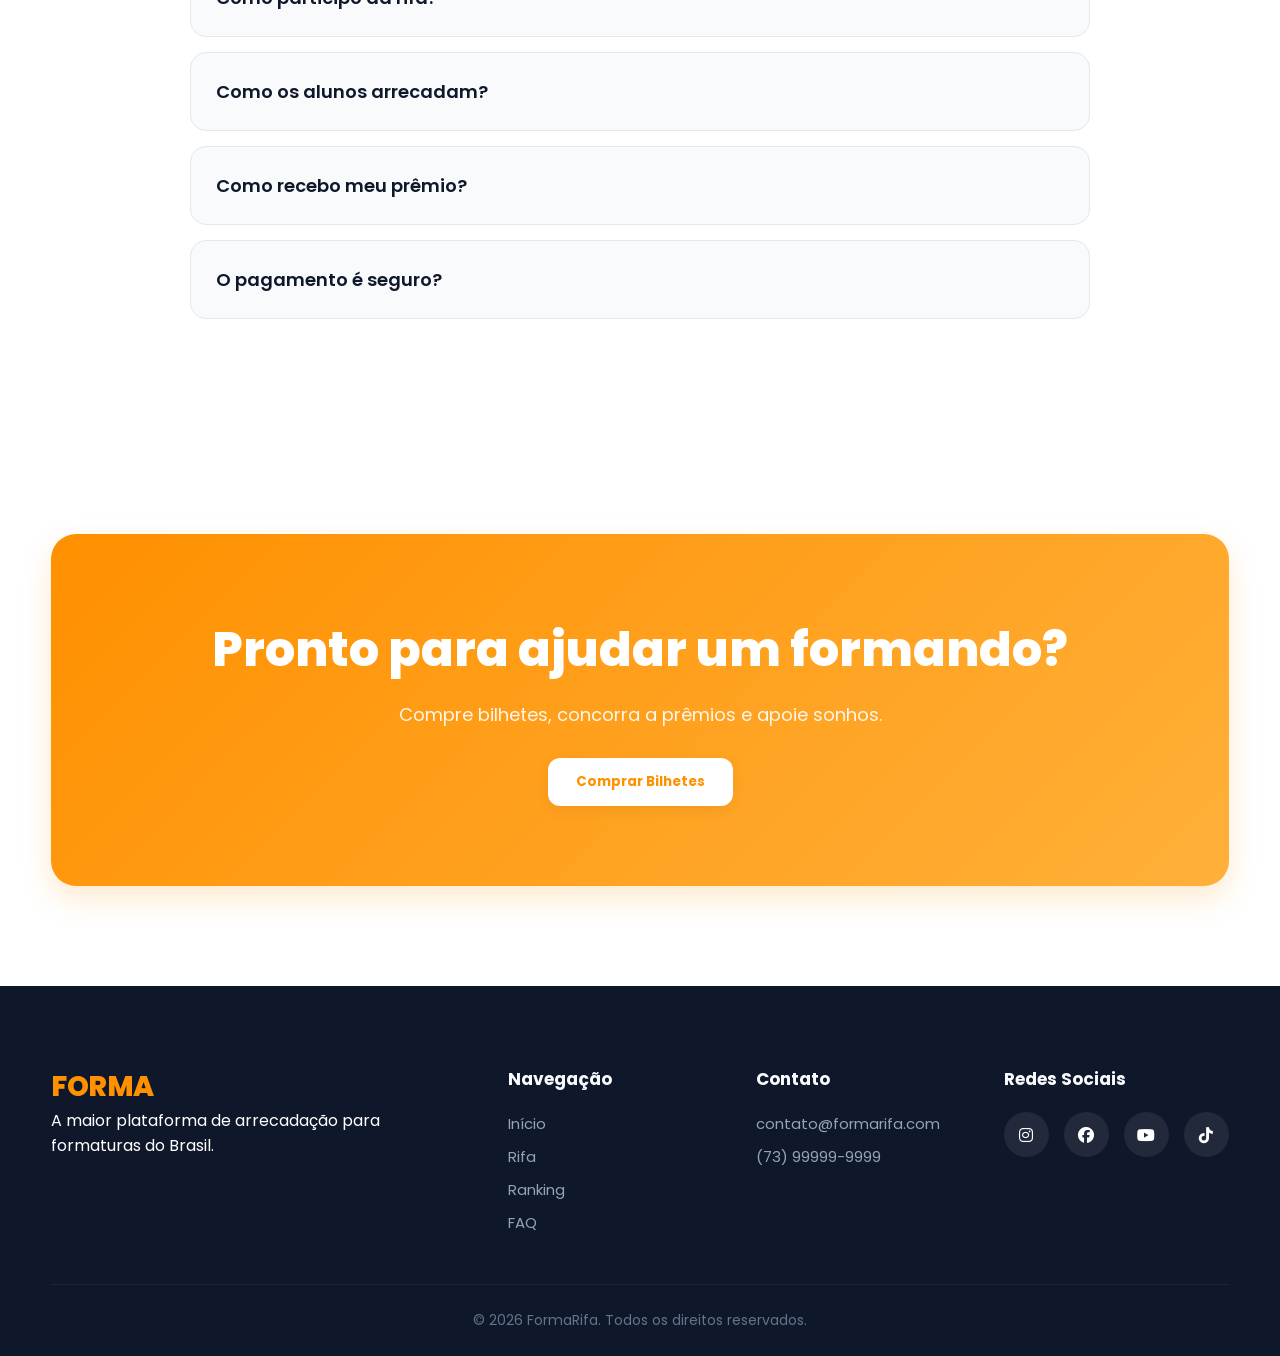
==== commit dffe8674: "Update index.html" ====
--- a/index.html
+++ b/index.html
@@ -162,17 +162,6 @@
 
         <div class="stats-grid">
 
-            <div class="stat-card">
-
-                <h2 id="arrecadado">
-                    R$ 0
-                </h2>
-
-                <p>
-                    Arrecadados
-                </p>
-
-            </div>
 
             <div class="stat-card">
 
@@ -322,7 +311,7 @@
 
             <h2>
 
-                🎁 Prêmios Principais
+                Prêmios Principais
 
             </h2>
 
@@ -411,7 +400,7 @@
 
             <h2>
 
-                🏆 Top 10 Formandos
+                Top 10 Formandos
 
             </h2>
 
@@ -559,7 +548,7 @@
 
             <h2>
 
-                🎉 Últimos Ganhadores
+                Últimos Ganhadores
 
             </h2>
 
--- a/css/style.css
+++ b/css/style.css
@@ -13,13 +13,9 @@
 }
 
 body{
-
     font-family:'Poppins',sans-serif;
-
-    background:#0f1117;
-
-    color:#fff;
-
+    background:#ffffff; /* Fundo principal totalmente branco e limpo */
+    color:#1e293b;      /* Texto escuro e suave para leitura confortável */
     overflow-x:hidden;
 }
 
@@ -38,39 +34,25 @@
 }
 
 button{
-
     cursor:pointer;
-
     border:none;
-
     font-family:'Poppins',sans-serif;
 }
 
 /* ==========================
-   VARIÁVEIS
+   VARIÁVEIS (Tema Claro Elegante)
 ========================== */
 
 :root{
-
-    --primary:#ff7a00;
-
-    --primary-dark:#e56d00;
-
-    --secondary:#1c2333;
-
-    --dark:#0f1117;
-
-    --card:#171b25;
-
-    --gray:#8d96a8;
-
+    --primary:#ff9000;       /* Laranja vivo da imagem original */
+    --primary-dark:#e07f00;  /* Laranja profundo para interações */
+    --secondary:#f1f5f9;     /* Fundo alternativo muito claro */
+    --dark:#0f172a;          /* Títulos e textos de destaque */
+    --card:#ffffff;          /* Blocos de conteúdo sobre fundo cinza */
+    --gray:#64748b;          /* Texto secundário e descrições */
     --white:#ffffff;
-
-    --radius:18px;
-
-    --shadow:
-    0 10px 35px rgba(0,0,0,.25);
-
+    --radius:16px;           /* Arredondamento suave e moderno */
+    --shadow: 0 10px 25px -5px rgba(0, 0, 0, 0.05), 0 8px 10px -6px rgba(0, 0, 0, 0.05); /* Sombra leve premium */
 }
 
 /* ==========================
@@ -78,11 +60,8 @@
 ========================== */
 
 .container{
-
     width:92%;
-
     max-width:1400px;
-
     margin:auto;
 }
 
@@ -91,1146 +70,838 @@
 ========================== */
 
 .header{
-
     position:fixed;
-
     width:100%;
-
     top:0;
-
     left:0;
-
     z-index:999;
-
-    background:
-    rgba(15,17,23,.95);
-
+    background: rgba(255, 255, 255, 0.9); /* Header translúcido branco */
     backdrop-filter:blur(12px);
-
-    border-bottom:
-    1px solid rgba(255,255,255,.05);
+    border-bottom: 1px solid #e2e8f0;
 }
 
 .header .container{
-
-    display:flex;
-
+    display:flex;
     align-items:center;
-
     justify-content:space-between;
-
     height:85px;
 }
 
 .logo{
-
     font-size:28px;
-
     font-weight:800;
+    color: var(--primary);
+    text-transform: uppercase;
+    letter-spacing: -0.5px;
 }
 
 .logo span{
-
+    color: var(--dark);
+}
+
+.menu{
+    display:flex;
+    gap:35px;
+}
+
+.menu a{
+    font-size:15px;
+    font-weight: 500;
+    color: #475569;
+    transition:.3s;
+}
+
+.menu a:hover{
     color:var(--primary);
 }
 
-.menu{
-
-    display:flex;
-
-    gap:35px;
-}
-
-.menu a{
-
-    font-size:15px;
-
+.header-buttons{
+    display:flex;
+    gap:15px;
+    align-items: center;
+}
+
+.btn-login{
+    background:transparent;
+    color: var(--primary);
+    padding:12px 20px;
+    border:none;
+    font-weight: 600;
+    transition: .3s;
+}
+
+.btn-login:hover {
+    color: var(--primary-dark);
+}
+
+.btn-primary{
+    background:var(--primary);
+    color:white;
+    padding:14px 28px;
+    border-radius:12px;
+    font-weight:600;
     transition:.3s;
-}
-
-.menu a:hover{
-
+    box-shadow: 0 4px 14px rgba(255, 144, 0, 0.25);
+}
+
+.btn-primary:hover{
+    background:var(--primary-dark);
+    transform:translateY(-2px);
+    box-shadow: 0 6px 20px rgba(255, 144, 0, 0.35);
+}
+
+.btn-secondary{
+    background:#f1f5f9;
+    color: var(--dark);
+    padding:14px 28px;
+    border-radius:12px;
+    font-weight: 600;
+    transition: .3s;
+}
+
+.btn-secondary:hover {
+    background: #e2e8f0;
+}
+
+/* ==========================
+   MENU MOBILE
+========================== */
+
+.menu-toggle{
+    display:none;
+    position:fixed;
+    right:20px;
+    top:20px;
+    z-index:1001;
+    background:var(--primary);
+    color:white;
+    width:50px;
+    height:50px;
+    border-radius:12px;
+    font-size:20px;
+}
+
+/* ==========================
+   HERO
+========================== */
+
+.hero{
+    min-height:95vh;
+    display:flex;
+    align-items:center;
+    position:relative;
+    background: #ffffff; /* Fundo limpo e claro igual à imagem */
+    padding-top: 85px;
+}
+
+.hero-content{
+    max-width:850px;
+    text-align:center;
+    margin:auto;
+}
+
+.hero-badge{
+    display:inline-block;
+    background: #f1f5f9;
+    color: var(--gray);
+    padding:10px 20px;
+    border-radius:50px;
+    margin-bottom:25px;
+    font-size: 14px;
+    font-weight: 500;
+    border: 1px solid #e2e8f0;
+}
+
+.hero h1{
+    font-size:64px;
+    line-height:1.15;
+    margin-bottom:25px;
+    color: var(--dark);
+    font-weight: 800;
+}
+
+.hero p{
+    font-size:20px;
+    color: var(--gray);
+    max-width:700px;
+    margin:auto;
+    margin-bottom:40px;
+    line-height: 1.6;
+}
+
+.hero-buttons{
+    display:flex;
+    justify-content:center;
+    gap:15px;
+}
+
+/* ==========================
+   ESTATÍSTICAS (Com Fundo de Destaque)
+========================== */
+
+.stats{
+    padding:80px 0;
+    background: #f8fafc; /* Fundo suave atrás dos blocos das estatísticas */
+    border-top: 1px solid #f1f5f9;
+    border-bottom: 1px solid #f1f5f9;
+}
+
+.stats-grid{
+    display:grid;
+    grid-template-columns: repeat(4,1fr);
+    gap:25px;
+}
+
+.stat-card{
+    background: var(--card);
+    padding:35px;
+    border-radius: var(--radius);
+    text-align:center;
+    box-shadow: var(--shadow);
+    border: 1px solid #e2e8f0;
+}
+
+.stat-card h2{
+    font-size:36px;
     color:var(--primary);
-}
-
-.header-buttons{
-
-    display:flex;
-
-    gap:15px;
-}
-
-.btn-login{
-
-    background:transparent;
-
-    color:white;
-
-    padding:12px 20px;
-
-    border:1px solid rgba(255,255,255,.15);
-
-    border-radius:10px;
-}
-
-.btn-primary{
-
-    background:var(--primary);
-
-    color:white;
-
-    padding:12px 22px;
-
-    border-radius:10px;
-
-    font-weight:600;
-
-    transition:.3s;
-}
-
-.btn-primary:hover{
-
-    background:var(--primary-dark);
-
-    transform:translateY(-2px);
-}
-
-.btn-secondary{
-
-    background:#232838;
-
-    color:white;
-
-    padding:12px 22px;
-
-    border-radius:10px;
-}
-
-/* ==========================
-   MENU MOBILE
-========================== */
-
-.menu-toggle{
-
-    display:none;
-
-    position:fixed;
-
-    right:20px;
-
-    top:20px;
-
-    z-index:1001;
-
-    background:var(--primary);
-
-    color:white;
-
-    width:50px;
-
-    height:50px;
-
-    border-radius:12px;
-
-    font-size:20px;
-}
-
-/* ==========================
-   HERO
-========================== */
-
-.hero{
-
-    min-height:100vh;
-
-    display:flex;
-
-    align-items:center;
-
-    position:relative;
-
-    background:
-    linear-gradient(
-    rgba(0,0,0,.7),
-    rgba(0,0,0,.85)
-    ),
-    url('../assets/images/formatura.jpg');
-
-    background-size:cover;
-
-    background-position:center;
-}
-
-.hero-content{
-
-    max-width:850px;
-
+    margin-bottom:10px;
+    font-weight: 700;
+}
+
+.stat-card p{
+    color: var(--gray);
+    font-weight: 500;
+}
+
+/* ==========================
+   RIFA OFICIAL
+========================== */
+
+.rifa-oficial{
+    padding:100px 0;
+}
+
+.section-header{
     text-align:center;
-
-    margin:auto;
-}
-
-.hero-badge{
-
-    display:inline-block;
-
-    background:
-    rgba(255,122,0,.15);
-
-    color:var(--primary);
-
-    padding:10px 18px;
-
-    border-radius:50px;
-
-    margin-bottom:25px;
-}
-
-.hero h1{
-
-    font-size:72px;
-
-    line-height:1.1;
-
-    margin-bottom:25px;
-}
-
-.hero p{
-
-    font-size:20px;
-
-    color:#c3cad8;
-
-    max-width:700px;
-
-    margin:auto;
-
-    margin-bottom:35px;
-}
-
-.hero-buttons{
-
-    display:flex;
-
-    justify-content:center;
-
-    gap:15px;
-}
-
-/* ==========================
-   ESTATÍSTICAS
-========================== */
-
-.stats{
-
-    padding:80px 0;
-}
-
-.stats-grid{
-
+    margin-bottom:60px;
+}
+
+.section-header h2{
+    font-size:42px;
+    margin-bottom:12px;
+    color: var(--dark);
+    font-weight: 800;
+}
+
+.section-header p{
+    color: var(--gray);
+    font-size: 17px;
+}
+
+.rifa-box{
     display:grid;
-
-    grid-template-columns:
-    repeat(4,1fr);
-
-    gap:25px;
-}
-
-.stat-card{
-
-    background:var(--card);
-
-    padding:35px;
-
-    border-radius:var(--radius);
-
-    text-align:center;
-
-    box-shadow:var(--shadow);
-}
-
-.stat-card h2{
-
-    font-size:34px;
-
-    color:var(--primary);
-
-    margin-bottom:10px;
-}
-
-.stat-card p{
-
-    color:#b8c0d1;
-}
-
-/* ==========================
-   RIFA OFICIAL
-========================== */
-
-.rifa-oficial{
-
-    padding:100px 0;
-}
-
-.section-header{
-
-    text-align:center;
-
-    margin-bottom:60px;
-}
-
-.section-header h2{
-
-    font-size:42px;
-
-    margin-bottom:10px;
-}
-
-.section-header p{
-
-    color:#aab2c3;
-}
-
-.rifa-box{
-
-    display:grid;
-
-    grid-template-columns:
-    1fr 1fr;
-
+    grid-template-columns: 1fr 1fr;
     gap:30px;
 }
 
 .rifa-info,
 .rifa-meta{
-
-    background:var(--card);
-
+    background: #f8fafc; /* Fundo suave cinza claro */
     padding:40px;
-
     border-radius:var(--radius);
+    border: 1px solid #e2e8f0;
 }
 
 .rifa-info h3,
 .rifa-meta h3{
-
     margin-bottom:20px;
+    color: var(--dark);
 }
 
 .rifa-info ul{
-
-    display:flex;
-
+    display:flex;
     flex-direction:column;
-
     gap:15px;
-
     margin-bottom:25px;
 }
 
 .rifa-info li{
-
-    color:#d3dae8;
+    color: #475569;
+    font-weight: 500;
 }
 
 .progress{
-
     width:100%;
-
     height:16px;
-
-    background:#242938;
-
+    background:#e2e8f0;
     border-radius:50px;
-
     overflow:hidden;
-
     margin:20px 0;
 }
 
 .progress-bar{
-
     height:100%;
-
     background:var(--primary);
-
     border-radius:50px;
 }
 
 /* ==========================
-   PRÊMIOS
+   PRÊMIOS (Cards Elegantes com Sombra)
 ========================== */
 
 .premios{
-
     padding:100px 0;
+    background: #ffffff;
 }
 
 .premios-grid{
-
     display:grid;
-
-    grid-template-columns:
-    repeat(3,1fr);
-
+    grid-template-columns: repeat(3,1fr);
     gap:25px;
 }
 
 .premio-card{
-
-    background:var(--card);
-
+    background: #ffffff;
+    border-radius: 20px;
+    overflow:hidden;
+    transition:.3s ease;
+    box-shadow:var(--shadow);
+    border: 1px solid #f1f5f9;
+}
+
+.premio-card:hover{
+    transform:translateY(-8px);
+    box-shadow: 0 20px 25px -5px rgba(0, 0, 0, 0.08);
+}
+
+.premio-card .img-container {
+    background: #f8fafc; /* Fundo atrás da imagem do prêmio */
+    padding: 10px;
+}
+
+.premio-card img{
+    height:250px;
+    width:100%;
+    object-fit:cover;
+    border-radius: 12px; /* Deixa a imagem interna arredondada e bonita */
+}
+
+.premio-card h3{
+    padding:20px 20px 5px;
+    color: var(--dark);
+}
+
+.premio-card p{
+    padding:0 20px 20px;
+    color: var(--gray);
+}
+
+/* ==========================
+   TOP 10 FORMANDOS
+========================== */
+
+.ranking{
+    padding:100px 0;
+    background: #f8fafc; /* Seção com fundo cinza claro */
+}
+
+.ranking-grid{
+    display:grid;
+    grid-template-columns: repeat(auto-fit,minmax(280px,1fr));
+    gap:25px;
+}
+
+.ranking-card{
+    background: var(--card);
+    padding:25px;
     border-radius:20px;
-
+    position:relative;
     overflow:hidden;
-
     transition:.3s;
-
     box-shadow:var(--shadow);
-}
-
-.premio-card:hover{
-
+    border: 1px solid #e2e8f0;
+}
+
+.ranking-card:hover{
     transform:translateY(-8px);
 }
 
-.premio-card img{
-
-    height:250px;
-
+.posicao{
+    position:absolute;
+    top:15px;
+    right:15px;
+    font-size:32px;
+    font-weight:700;
+    color: rgba(255, 122, 0, 0.12);
+}
+
+.aluno-info{
+    display:flex;
+    align-items:center;
+    gap:15px;
+    margin-bottom:20px;
+}
+
+.aluno-info .img-bg {
+    background: #f1f5f9; /* Fundo extra atrás da foto do participante */
+    padding: 4px;
+    border-radius: 50%;
+}
+
+.aluno-info img{
+    width:70px;
+    height:70px;
+    border-radius:50%;
+    object-fit:cover;
+    border:3px solid var(--primary);
+}
+
+.aluno-info h3{
+    font-size:18px;
+    color: var(--dark);
+}
+
+.aluno-info p{
+    color: var(--gray);
+    font-size:14px;
+}
+
+.arrecadado{
+    margin-top:15px;
+    font-size:22px;
+    color:var(--primary);
+    font-weight:700;
+}
+
+/* ==========================
+   COMO FUNCIONA
+========================== */
+
+.como-funciona{
+    padding:100px 0;
+    background: #ffffff;
+}
+
+.steps{
+    display:grid;
+    grid-template-columns: repeat(4,1fr);
+    gap:25px;
+}
+
+.step{
+    background: #f8fafc; /* Fundo suave para os blocos de passos */
+    padding:35px;
+    border-radius:20px;
+    text-align:center;
+    transition:.3s;
+    border: 1px solid #e2e8f0;
+}
+
+.step:hover{
+    transform:translateY(-8px);
+    box-shadow: var(--shadow);
+}
+
+.step-icon{
+    width:80px;
+    height:80px;
+    margin:auto;
+    border-radius:50%;
+    background: rgba(255,122,0,.1);
+    color:var(--primary);
+    display:flex;
+    align-items:center;
+    justify-content:center;
+    font-size:30px;
+    margin-bottom:20px;
+}
+
+.step h3{
+    margin-bottom:12px;
+    color: var(--dark);
+}
+
+.step p{
+    color: var(--gray);
+}
+
+/* ==========================
+   GANHADORES
+========================== */
+
+.ganhadores{
+    padding:100px 0;
+    background: #f8fafc;
+}
+
+.ganhadores-grid{
+    display:grid;
+    grid-template-columns: repeat(3,1fr);
+    gap:25px;
+}
+
+.ganhador-card{
+    background: var(--card);
+    padding:35px;
+    border-radius:20px;
+    text-align:center;
+    transition:.3s;
+    box-shadow: var(--shadow);
+    border: 1px solid #e2e8f0;
+}
+
+.ganhador-card:hover{
+    transform:translateY(-6px);
+}
+
+.ganhador-card h3{
+    margin-bottom:10px;
+    color: var(--dark);
+}
+
+.ganhador-card p{
+    color: var(--gray);
+    margin-bottom:15px;
+}
+
+.ganhador-card span{
+    display:inline-block;
+    background: rgba(255, 144, 0, 0.1);
+    color:var(--primary);
+    padding:8px 16px;
+    border-radius:30px;
+    font-weight: 600;
+}
+
+/* ==========================
+   FAQ
+========================== */
+
+.faq{
+    padding:100px 0;
+    background: #ffffff;
+}
+
+.faq-container{
+    max-width:900px;
+    margin:auto;
+}
+
+.faq-item{
+    background: #f8fafc;
+    border-radius:16px;
+    margin-bottom:15px;
+    overflow:hidden;
+    border: 1px solid #e2e8f0;
+}
+
+.faq-question{
     width:100%;
-
-    object-fit:cover;
-}
-
-.premio-card h3{
-
-    padding:20px 20px 5px;
-}
-
-.premio-card p{
-
-    padding:0 20px 20px;
-
-    color:#b9c0d1;
-}
-
-/* ==========================
-   RESPONSIVO
+    background:none;
+    color: var(--dark);
+    text-align:left;
+    padding:25px;
+    font-size:18px;
+    font-weight:600;
+}
+
+.faq-answer{
+    display:none;
+    padding:0 25px 25px;
+    color: var(--gray);
+    line-height:1.7;
+}
+
+.faq-item.active .faq-answer{
+    display:block;
+}
+
+/* ==========================
+   CTA FINAL
+========================== */
+
+.cta{
+    padding:100px 0;
+    background: #ffffff;
+}
+
+.cta-box{
+    background: linear-gradient(135deg, #ff9000, #ffb03a);
+    border-radius:25px;
+    padding:80px 40px;
+    text-align:center;
+    box-shadow: 0 12px 30px rgba(255, 144, 0, 0.2);
+}
+
+.cta-box h2{
+    font-size:48px;
+    margin-bottom:15px;
+    color: white;
+    font-weight: 800;
+}
+
+.cta-box p{
+    font-size:18px;
+    margin-bottom:30px;
+    color: rgba(255,255,255,0.9);
+}
+
+.cta-box .btn-primary{
+    background:white;
+    color:#ff9000;
+    font-weight:700;
+    box-shadow: 0 4px 15px rgba(0,0,0,0.06);
+}
+
+.cta-box .btn-primary:hover {
+    background: #f8fafc;
+    transform: translateY(-2px);
+    box-shadow: 0 6px 20px rgba(0,0,0,0.1);
+}
+
+/* ==========================
+   FOOTER (Elegante Escuro para Contraste Coeso)
+========================== */
+
+footer{
+    background:#0f172a; /* Rodapé escuro padrão premium */
+    padding-top:80px;
+    color: #ffffff;
+}
+
+.footer-grid{
+    display:grid;
+    grid-template-columns: 2fr 1fr 1fr 1fr;
+    gap:40px;
+}
+
+.footer-grid h4{
+    margin-bottom:20px;
+    font-size: 17px;
+    color: #f8fafc;
+}
+
+.footer-grid ul{
+    display:flex;
+    flex-direction:column;
+    gap:10px;
+}
+
+.footer-grid li{
+    color:#94a3b8;
+    font-size: 15px;
+}
+
+.footer-grid a:hover{
+    color:var(--primary);
+}
+
+.social-icons{
+    display:flex;
+    gap:15px;
+}
+
+.social-icons a{
+    width:45px;
+    height:45px;
+    border-radius:50%;
+    background: rgba(255, 255, 255, 0.08);
+    display:flex;
+    align-items:center;
+    justify-content:center;
+    transition:.3s;
+}
+
+.social-icons a:hover{
+    background:var(--primary);
+}
+
+.footer-bottom{
+    border-top: 1px solid rgba(255,255,255,.05);
+    margin-top:50px;
+    padding:25px 0;
+    text-align:center;
+    color:#64748b;
+    font-size: 14px;
+}
+
+/* ==========================
+   WHATSAPP
+========================== */
+
+.whatsapp-float{
+    position:fixed;
+    right:20px;
+    bottom:20px;
+    width:65px;
+    height:65px;
+    border-radius:50%;
+    background:#00e676; /* Verde vibrante igual ao botão "Dúvidas" */
+    color:white;
+    display:flex;
+    align-items:center;
+    justify-content:center;
+    font-size:32px;
+    z-index:999;
+    box-shadow: 0 8px 25px rgba(0,230,118,0.3);
+    transition:.3s;
+}
+
+.whatsapp-float:hover{
+    transform:scale(1.1);
+}
+
+/* ==========================
+   ANIMAÇÕES
+========================== */
+
+.fade-up{
+    opacity:0;
+    transform:translateY(30px);
+    transition:.8s;
+}
+
+.fade-up.show{
+    opacity:1;
+    transform:translateY(0);
+}
+
+/* ==========================
+   SCROLLBAR
+========================== */
+
+::-webkit-scrollbar{
+    width:10px;
+}
+
+::-webkit-scrollbar-track{
+    background:#f1f5f9;
+}
+
+::-webkit-scrollbar-thumb{
+    background:var(--primary);
+    border-radius:20px;
+}
+
+/* ==========================
+   RESPONSIVO EXTRA
 ========================== */
 
 @media(max-width:1024px){
+    .steps{
+        grid-template-columns: repeat(2,1fr);
+    }
+
+    .ganhadores-grid{
+        grid-template-columns: repeat(2,1fr);
+    }
+
+    .footer-grid{
+        grid-template-columns: repeat(2,1fr);
+    }
+}
+
+@media(max-width:768px){
+    .menu{
+        position:fixed;
+        top:0;
+        right:-100%;
+        width:280px;
+        height:100vh;
+        background:#ffffff;
+        border-left: 1px solid #e2e8f0;
+        flex-direction:column;
+        padding:100px 30px;
+        transition:.4s;
+    }
+
+    .menu.active{
+        right:0;
+    }
+
+    .menu-toggle{
+        display:flex;
+        align-items:center;
+        justify-content:center;
+    }
+
+    .header-buttons{
+        display:none;
+    }
+
+    .hero h1{
+        font-size:42px;
+    }
+
+    .hero p{
+        font-size:16px;
+    }
+
+    .hero-buttons{
+        flex-direction:column;
+    }
 
     .stats-grid{
-
-        grid-template-columns:
-        repeat(2,1fr);
+        grid-template-columns:1fr;
     }
 
     .premios-grid{
-
-        grid-template-columns:
-        repeat(2,1fr);
-    }
-
-    .rifa-box{
-
         grid-template-columns:1fr;
     }
 
-}
-
-@media(max-width:768px){
-
-    .menu{
-
-        position:fixed;
-
-        top:0;
-
-        right:-100%;
-
-        width:280px;
-
-        height:100vh;
-
-        background:#151923;
-
-        flex-direction:column;
-
-        padding:100px 30px;
-
-        transition:.4s;
-    }
-
-    .menu.active{
-
-        right:0;
-    }
-
-    .menu-toggle{
-
-        display:flex;
-
-        align-items:center;
-
-        justify-content:center;
-    }
-
-    .header-buttons{
-
-        display:none;
-    }
-
+    .section-header h2{
+        font-size:32px;
+    }
+
+    .ranking-grid{
+        grid-template-columns:1fr;
+    }
+
+    .steps{
+        grid-template-columns:1fr;
+    }
+
+    .ganhadores-grid{
+        grid-template-columns:1fr;
+    }
+
+    .footer-grid{
+        grid-template-columns:1fr;
+    }
+
+    .cta-box{
+        padding:50px 25px;
+    }
+
+    .cta-box h2{
+        font-size:32px;
+    }
+
+    .faq-question{
+        font-size:16px;
+    }
+}
+
+@media(max-width:480px){
     .hero h1{
-
-        font-size:42px;
-    }
-
-    .hero p{
-
-        font-size:16px;
-    }
-
-    .hero-buttons{
-
-        flex-direction:column;
-    }
-
-    .stats-grid{
-
-        grid-template-columns:1fr;
-    }
-
-    .premios-grid{
-
-        grid-template-columns:1fr;
-    }
-
-    .section-header h2{
-
-        font-size:32px;
-    }
-
-}
-
-@media(max-width:480px){
-
-    .hero h1{
-
         font-size:34px;
     }
 
     .logo{
-
         font-size:22px;
     }
 
-}
-/* ==========================
-   TOP 10 FORMANDOS
-========================== */
-
-.ranking{
-
-    padding:100px 0;
-}
-
-.ranking-grid{
-
-    display:grid;
-
-    grid-template-columns:
-    repeat(auto-fit,minmax(280px,1fr));
-
-    gap:25px;
-}
-
-.ranking-card{
-
-    background:var(--card);
-
-    padding:25px;
-
-    border-radius:20px;
-
-    position:relative;
-
-    overflow:hidden;
-
-    transition:.3s;
-
-    box-shadow:var(--shadow);
-}
-
-.ranking-card:hover{
-
-    transform:translateY(-8px);
-}
-
-.posicao{
-
-    position:absolute;
-
-    top:15px;
-
-    right:15px;
-
-    font-size:32px;
-
-    font-weight:700;
-
-    color:rgba(255,122,0,.15);
-}
-
-.aluno-info{
-
-    display:flex;
-
-    align-items:center;
-
-    gap:15px;
-
-    margin-bottom:20px;
-}
-
-.aluno-info img{
-
-    width:70px;
-
-    height:70px;
-
-    border-radius:50%;
-
-    object-fit:cover;
-
-    border:3px solid var(--primary);
-}
-
-.aluno-info h3{
-
-    font-size:18px;
-}
-
-.aluno-info p{
-
-    color:#b5bdd0;
-
-    font-size:14px;
-}
-
-.arrecadado{
-
-    margin-top:15px;
-
-    font-size:22px;
-
-    color:var(--primary);
-
-    font-weight:700;
-}
-
-/* ==========================
-   COMO FUNCIONA
-========================== */
-
-.como-funciona{
-
-    padding:100px 0;
-}
-
-.steps{
-
-    display:grid;
-
-    grid-template-columns:
-    repeat(4,1fr);
-
-    gap:25px;
-}
-
-.step{
-
-    background:var(--card);
-
-    padding:35px;
-
-    border-radius:20px;
-
-    text-align:center;
-
-    transition:.3s;
-}
-
-.step:hover{
-
-    transform:translateY(-8px);
-}
-
-.step-icon{
-
-    width:80px;
-
-    height:80px;
-
-    margin:auto;
-
-    border-radius:50%;
-
-    background:
-    rgba(255,122,0,.12);
-
-    color:var(--primary);
-
-    display:flex;
-
-    align-items:center;
-
-    justify-content:center;
-
-    font-size:30px;
-
-    margin-bottom:20px;
-}
-
-.step h3{
-
-    margin-bottom:12px;
-}
-
-.step p{
-
-    color:#b6becf;
-}
-
-/* ==========================
-   GANHADORES
-========================== */
-
-.ganhadores{
-
-    padding:100px 0;
-}
-
-.ganhadores-grid{
-
-    display:grid;
-
-    grid-template-columns:
-    repeat(3,1fr);
-
-    gap:25px;
-}
-
-.ganhador-card{
-
-    background:var(--card);
-
-    padding:35px;
-
-    border-radius:20px;
-
-    text-align:center;
-
-    transition:.3s;
-}
-
-.ganhador-card:hover{
-
-    transform:translateY(-6px);
-}
-
-.ganhador-card h3{
-
-    margin-bottom:10px;
-}
-
-.ganhador-card p{
-
-    color:#b6becf;
-
-    margin-bottom:15px;
-}
-
-.ganhador-card span{
-
-    display:inline-block;
-
-    background:rgba(255,122,0,.15);
-
-    color:var(--primary);
-
-    padding:8px 16px;
-
-    border-radius:30px;
-}
-
-/* ==========================
-   FAQ
-========================== */
-
-.faq{
-
-    padding:100px 0;
-}
-
-.faq-container{
-
-    max-width:900px;
-
-    margin:auto;
-}
-
-.faq-item{
-
-    background:var(--card);
-
-    border-radius:16px;
-
-    margin-bottom:15px;
-
-    overflow:hidden;
-}
-
-.faq-question{
-
-    width:100%;
-
-    background:none;
-
-    color:white;
-
-    text-align:left;
-
-    padding:25px;
-
-    font-size:18px;
-
-    font-weight:600;
-}
-
-.faq-answer{
-
-    display:none;
-
-    padding:0 25px 25px;
-
-    color:#bcc5d6;
-
-    line-height:1.7;
-}
-
-.faq-item.active .faq-answer{
-
-    display:block;
-}
-
-/* ==========================
-   CTA FINAL
-========================== */
-
-.cta{
-
-    padding:100px 0;
-}
-
-.cta-box{
-
-    background:
-    linear-gradient(
-    135deg,
-    #ff7a00,
-    #ff9500
-    );
-
-    border-radius:25px;
-
-    padding:80px 40px;
-
-    text-align:center;
-}
-
-.cta-box h2{
-
-    font-size:48px;
-
-    margin-bottom:15px;
-}
-
-.cta-box p{
-
-    font-size:18px;
-
-    margin-bottom:30px;
-}
-
-.cta-box .btn-primary{
-
-    background:white;
-
-    color:#ff7a00;
-
-    font-weight:700;
-}
-
-/* ==========================
-   FOOTER
-========================== */
-
-footer{
-
-    background:#0a0c11;
-
-    padding-top:80px;
-}
-
-.footer-grid{
-
-    display:grid;
-
-    grid-template-columns:
-    2fr 1fr 1fr 1fr;
-
-    gap:40px;
-}
-
-.footer-grid h4{
-
-    margin-bottom:20px;
-}
-
-.footer-grid ul{
-
-    display:flex;
-
-    flex-direction:column;
-
-    gap:10px;
-}
-
-.footer-grid li{
-
-    color:#aeb7c8;
-}
-
-.footer-grid a:hover{
-
-    color:var(--primary);
-}
-
-.social-icons{
-
-    display:flex;
-
-    gap:15px;
-}
-
-.social-icons a{
-
-    width:45px;
-
-    height:45px;
-
-    border-radius:50%;
-
-    background:var(--card);
-
-    display:flex;
-
-    align-items:center;
-
-    justify-content:center;
-
-    transition:.3s;
-}
-
-.social-icons a:hover{
-
-    background:var(--primary);
-}
-
-.footer-bottom{
-
-    border-top:
-    1px solid rgba(255,255,255,.05);
-
-    margin-top:50px;
-
-    padding:25px 0;
-
-    text-align:center;
-
-    color:#9aa4b6;
-}
-
-/* ==========================
-   WHATSAPP
-========================== */
-
-.whatsapp-float{
-
-    position:fixed;
-
-    right:20px;
-
-    bottom:20px;
-
-    width:65px;
-
-    height:65px;
-
-    border-radius:50%;
-
-    background:#25d366;
-
-    color:white;
-
-    display:flex;
-
-    align-items:center;
-
-    justify-content:center;
-
-    font-size:32px;
-
-    z-index:999;
-
-    box-shadow:
-    0 8px 25px rgba(0,0,0,.3);
-
-    transition:.3s;
-}
-
-.whatsapp-float:hover{
-
-    transform:scale(1.1);
-}
-
-/* ==========================
-   ANIMAÇÕES
-========================== */
-
-.fade-up{
-
-    opacity:0;
-
-    transform:translateY(30px);
-
-    transition:.8s;
-}
-
-.fade-up.show{
-
-    opacity:1;
-
-    transform:translateY(0);
-}
-
-/* ==========================
-   SCROLLBAR
-========================== */
-
-::-webkit-scrollbar{
-
-    width:10px;
-}
-
-::-webkit-scrollbar-track{
-
-    background:#11151f;
-}
-
-::-webkit-scrollbar-thumb{
-
-    background:var(--primary);
-
-    border-radius:20px;
-}
-
-/* ==========================
-   RESPONSIVO EXTRA
-========================== */
-
-@media(max-width:1024px){
-
-    .steps{
-
-        grid-template-columns:
-        repeat(2,1fr);
-    }
-
-    .ganhadores-grid{
-
-        grid-template-columns:
-        repeat(2,1fr);
-    }
-
-    .footer-grid{
-
-        grid-template-columns:
-        repeat(2,1fr);
-    }
-
-}
-
-@media(max-width:768px){
-
-    .ranking-grid{
-
-        grid-template-columns:1fr;
-    }
-
-    .steps{
-
-        grid-template-columns:1fr;
-    }
-
-    .ganhadores-grid{
-
-        grid-template-columns:1fr;
-    }
-
-    .footer-grid{
-
-        grid-template-columns:1fr;
-    }
-
-    .cta-box{
-
-        padding:50px 25px;
+    .ranking-card{
+        padding:20px;
     }
 
     .cta-box h2{
-
-        font-size:32px;
-    }
-
-    .faq-question{
-
-        font-size:16px;
-    }
-
-}
-
-@media(max-width:480px){
-
-    .ranking-card{
-
-        padding:20px;
-    }
-
-    .cta-box h2{
-
         font-size:28px;
     }
 
     .whatsapp-float{
-
         width:55px;
-
         height:55px;
-
         font-size:26px;
     }
-
-}
+}
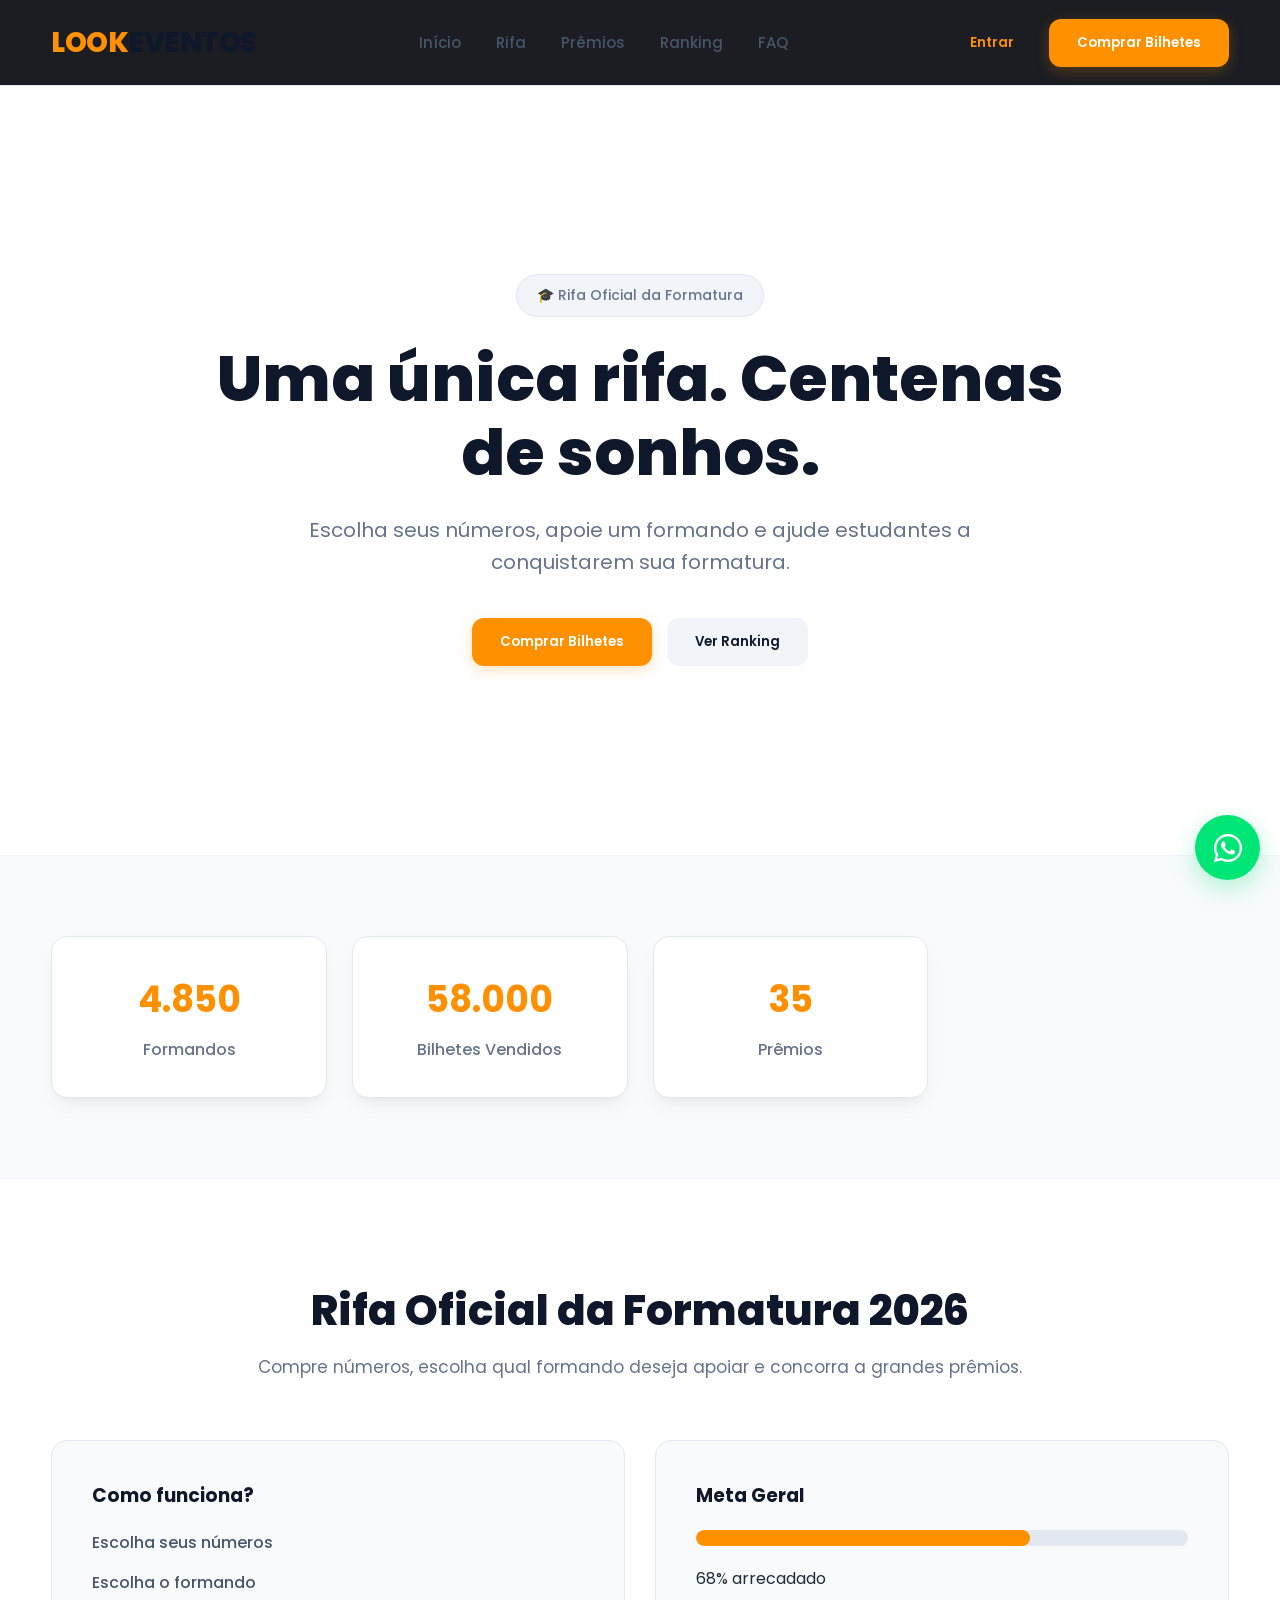
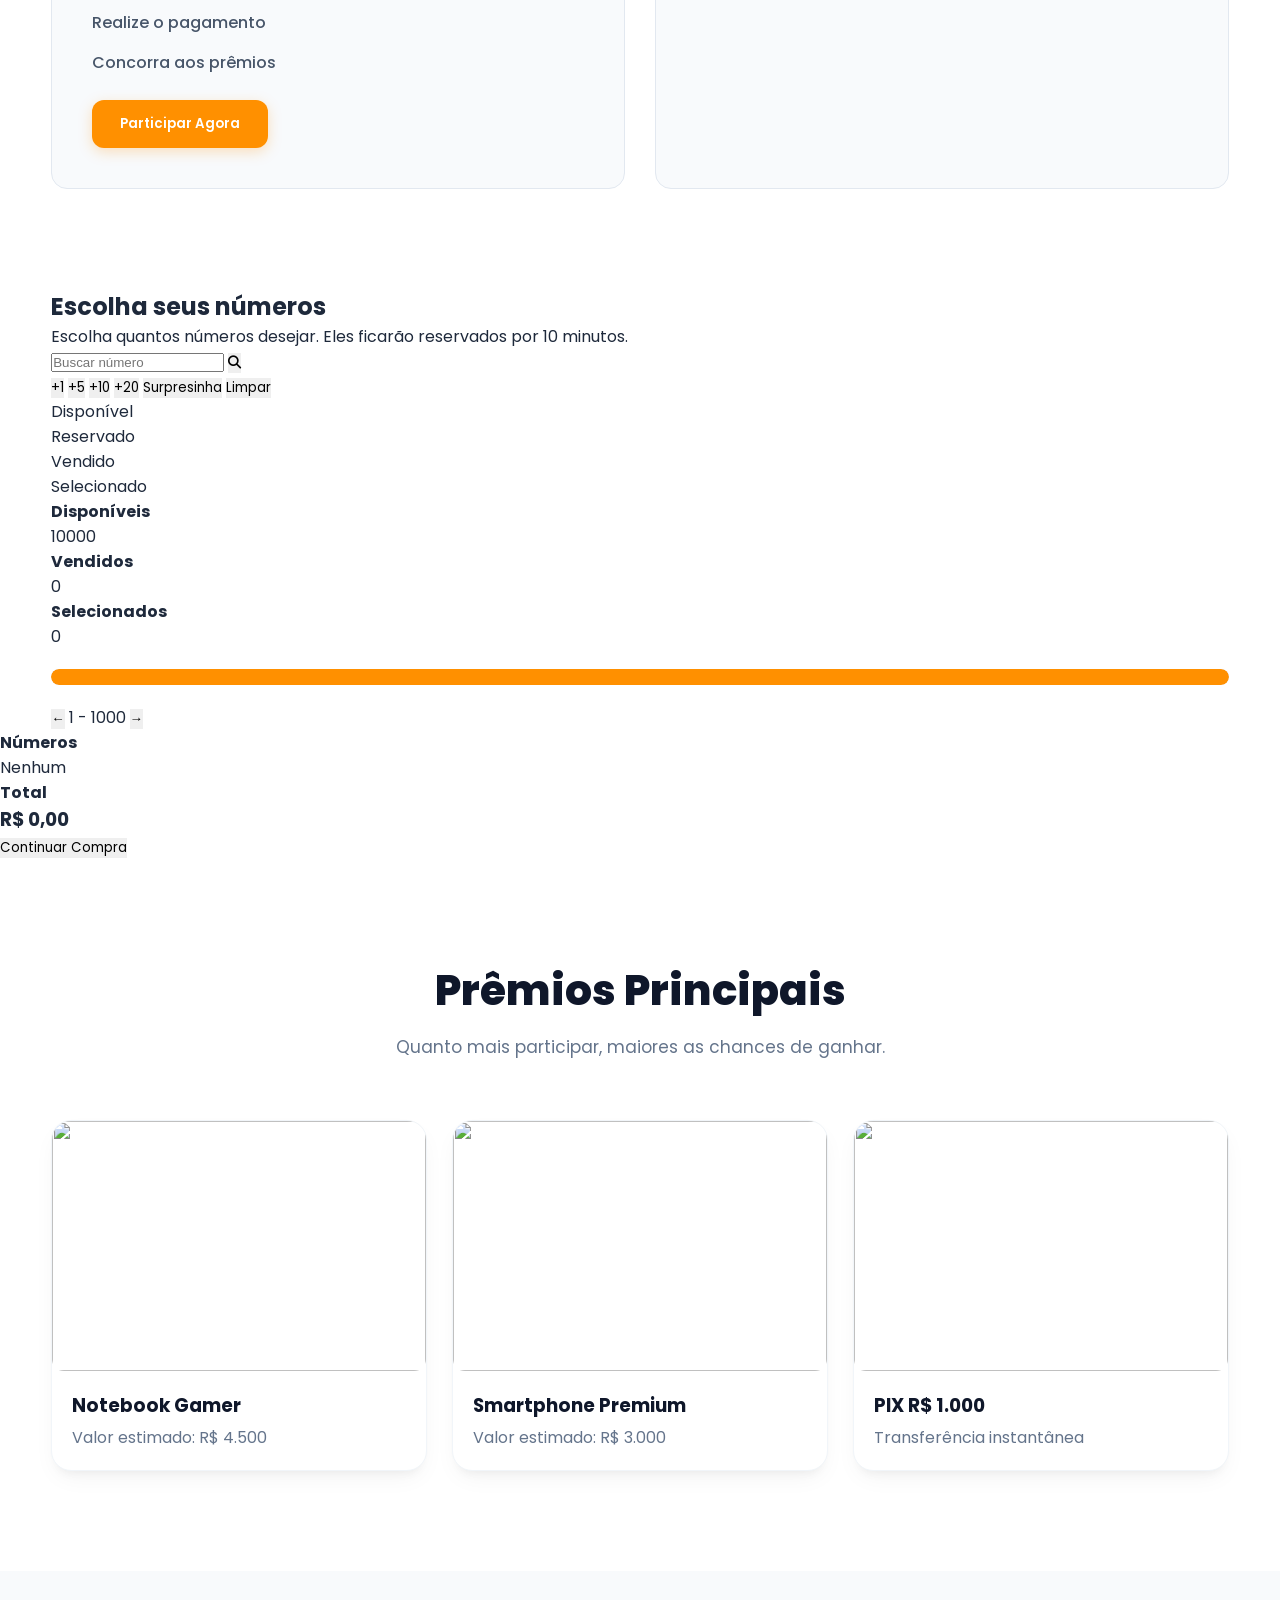
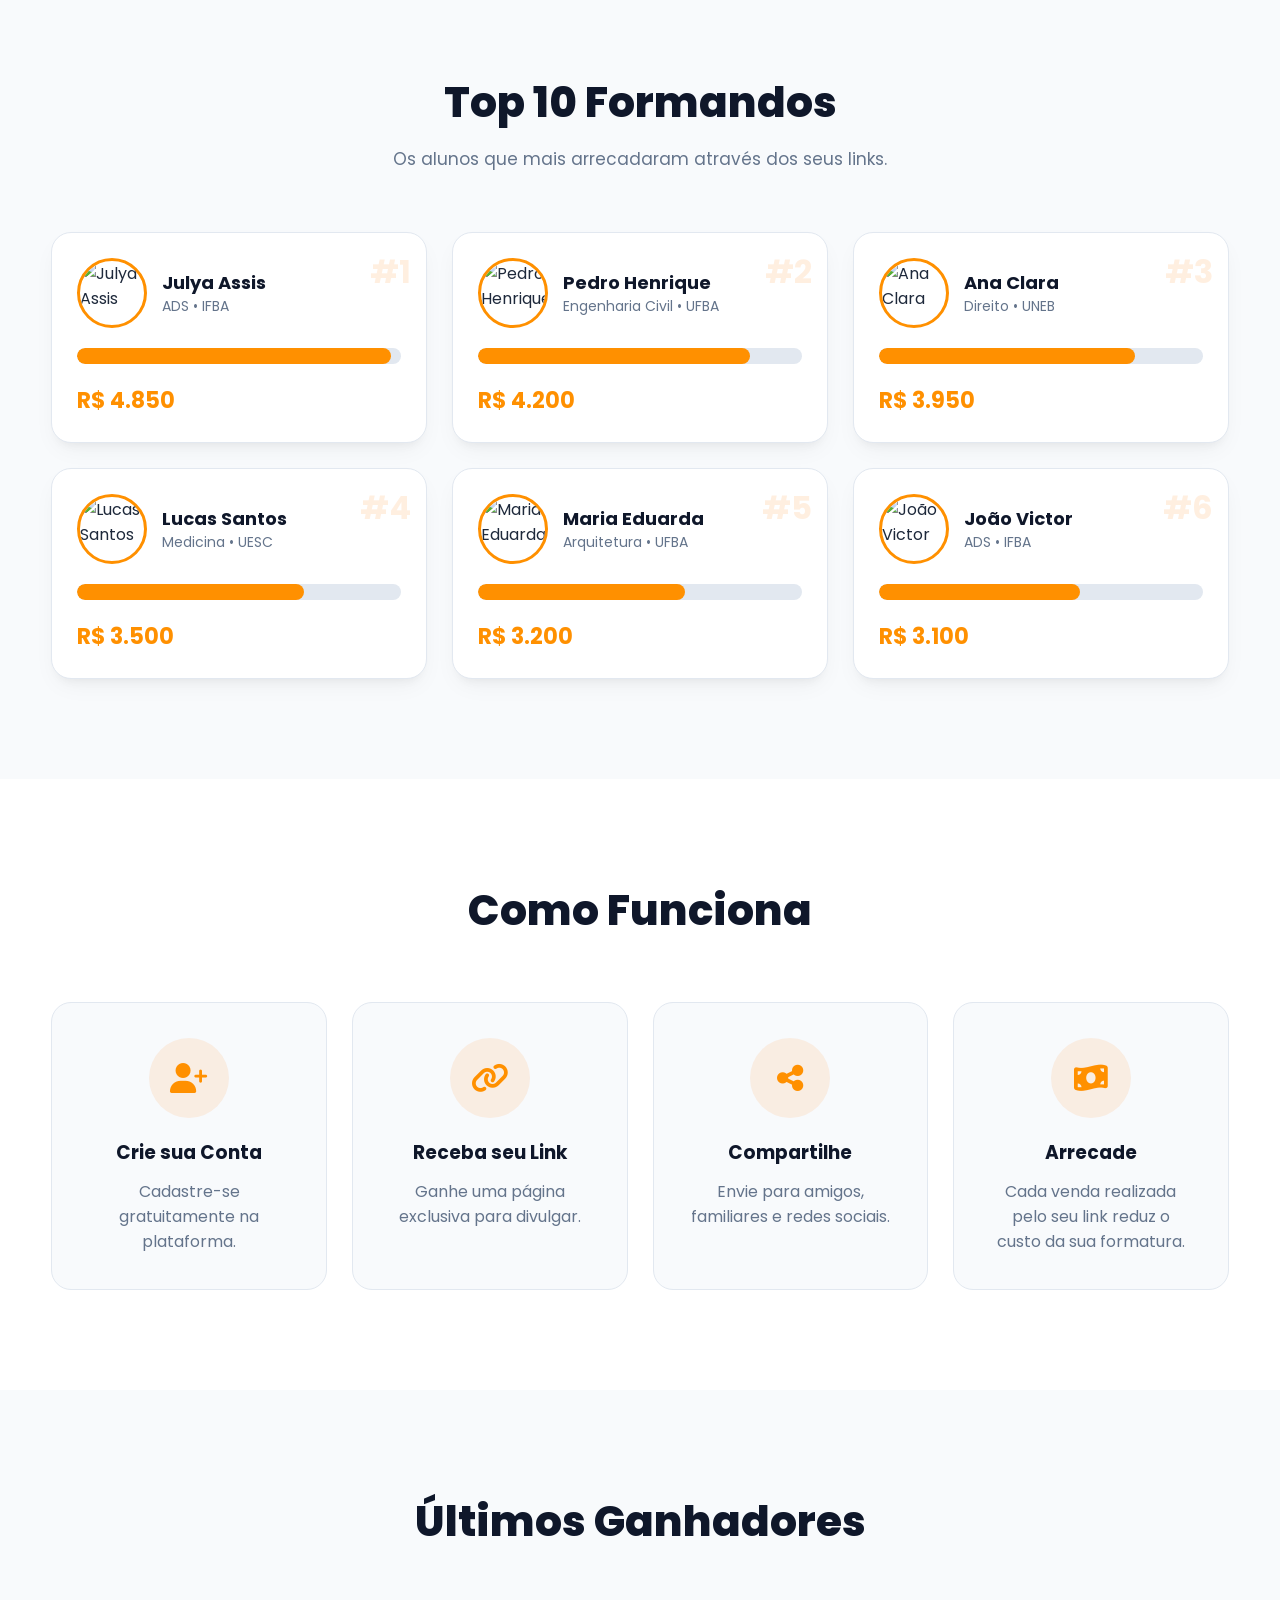
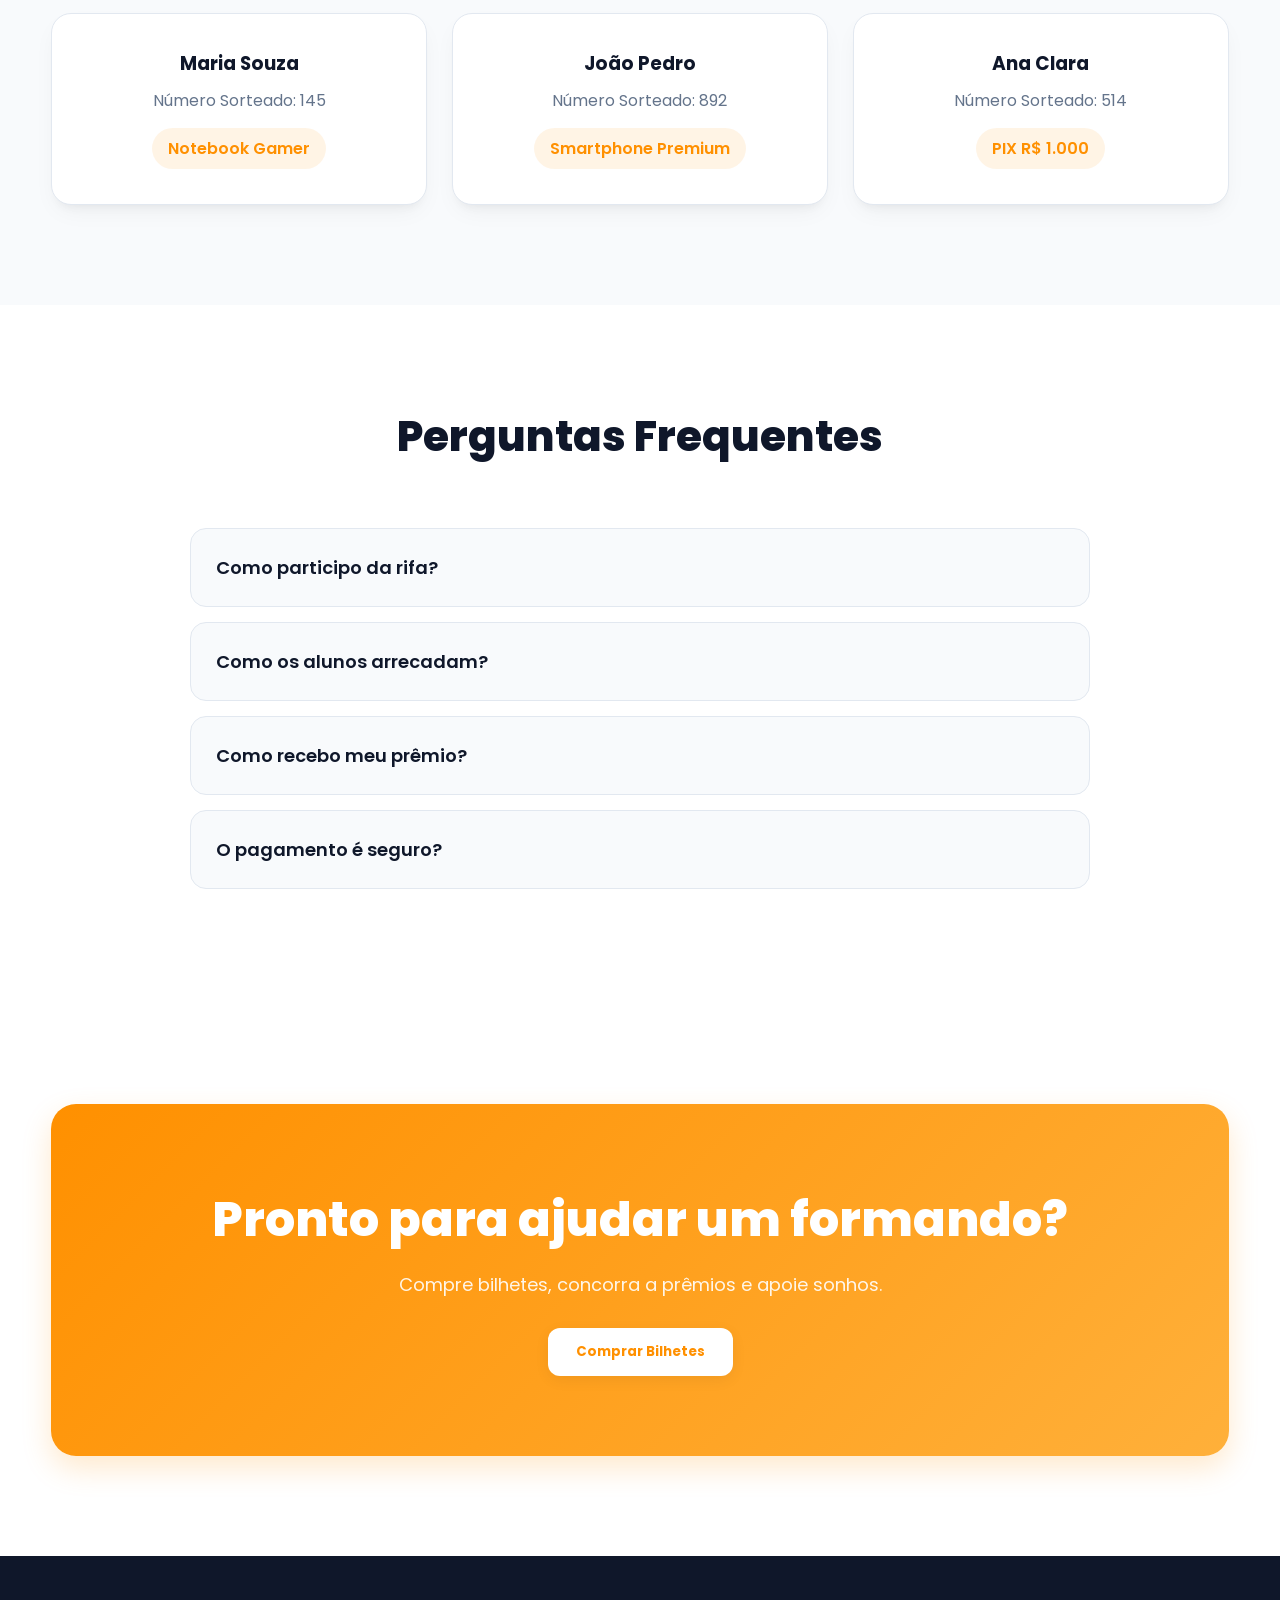
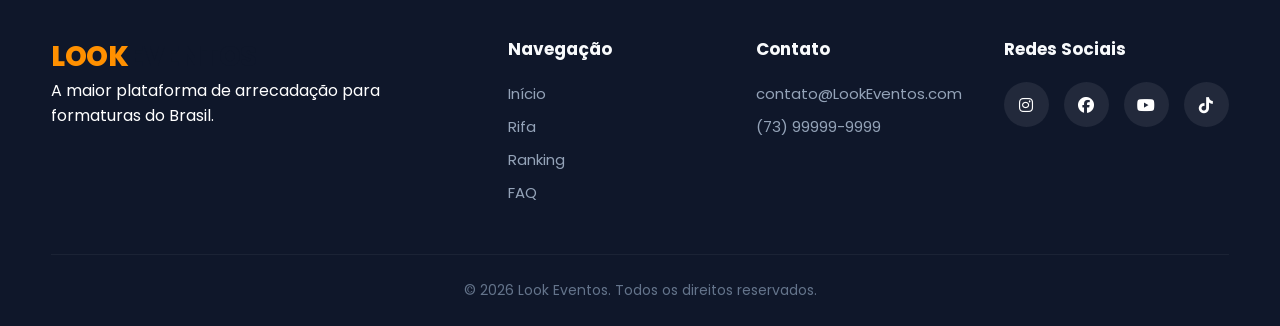
==== commit 6ae7ec49: "Update index.html" ====
--- a/index.html
+++ b/index.html
@@ -299,6 +299,225 @@
 
 </section>
 
+<!-- RIFA -->
+
+    <section class="rifa-section">
+
+    <div class="container">
+
+        <div class="rifa-header">
+
+            <div>
+                <h2>Escolha seus números</h2>
+
+                <p>
+                    Escolha quantos números desejar.
+                    Eles ficarão reservados por 10 minutos.
+                </p>
+            </div>
+
+            <div class="search-box">
+
+                <input
+                    type="number"
+                    id="buscarNumero"
+                    placeholder="Buscar número">
+
+                <button id="btnBuscar">
+                    <i class="fas fa-search"></i>
+                </button>
+
+            </div>
+
+        </div>
+
+
+        <div class="quick-buttons">
+
+            <button class="quick" data-qtd="1">+1</button>
+
+            <button class="quick" data-qtd="5">+5</button>
+
+            <button class="quick" data-qtd="10">+10</button>
+
+            <button class="quick" data-qtd="20">+20</button>
+
+            <button id="surpresinha">
+
+                Surpresinha
+
+            </button>
+
+            <button id="limpar">
+
+                Limpar
+
+            </button>
+
+        </div>
+
+
+        <div class="legenda">
+
+            <div>
+
+                <span class="cor disponivel"></span>
+
+                Disponível
+
+            </div>
+
+            <div>
+
+                <span class="cor reservado"></span>
+
+                Reservado
+
+            </div>
+
+            <div>
+
+                <span class="cor vendido"></span>
+
+                Vendido
+
+            </div>
+
+            <div>
+
+                <span class="cor selecionado"></span>
+
+                Selecionado
+
+            </div>
+
+        </div>
+
+
+        <div class="barra-info">
+
+            <div>
+
+                <h4>Disponíveis</h4>
+
+                <span id="qtdDisponivel">
+
+                    10000
+
+                </span>
+
+            </div>
+
+            <div>
+
+                <h4>Vendidos</h4>
+
+                <span id="qtdVendido">
+
+                    0
+
+                </span>
+
+            </div>
+
+            <div>
+
+                <h4>Selecionados</h4>
+
+                <span id="qtdSelecionado">
+
+                    0
+
+                </span>
+
+            </div>
+
+        </div>
+
+
+        <div class="progress">
+
+            <div
+                class="progress-bar"
+                id="progressBar">
+            </div>
+
+        </div>
+
+
+        <div class="pagination">
+
+            <button id="anterior">
+
+                ←
+
+            </button>
+
+            <span id="paginaAtual">
+
+                1 - 1000
+
+            </span>
+
+            <button id="proximo">
+
+                →
+
+            </button>
+
+        </div>
+
+
+        <div
+            id="gradeNumeros"
+            class="grid-numeros">
+
+        </div>
+
+    </div>
+
+</section>
+
+
+
+<div class="carrinho-rifa">
+
+    <div>
+
+        <strong>
+
+            Números
+
+        </strong>
+
+        <div id="listaSelecionados">
+
+            Nenhum
+
+        </div>
+
+    </div>
+
+    <div>
+
+        <strong>Total</strong>
+
+        <h3 id="valorTotal">
+
+            R$ 0,00
+
+        </h3>
+
+    </div>
+
+    <button id="comprar">
+
+        Continuar Compra
+
+    </button>
+
+</div>
+
 <!-- PRÊMIOS -->
 
 <section
@@ -763,7 +982,7 @@
 
                 <div class="logo">
 
-                    FORMA<span>RIFA</span>
+                    LOOK<span>EVENTOS</span>
 
                 </div>
 
@@ -807,7 +1026,7 @@
 
                 <ul>
 
-                    <li>contato@formarifa.com</li>
+                    <li>contato@LookEventos.com</li>
 
                     <li>(73) 99999-9999</li>
 
@@ -850,7 +1069,7 @@
         <div class="footer-bottom">
 
 <p>
-© <span id="anoAtual"></span> FormaRifa.
+© <span id="anoAtual"></span>  Look Eventos.
 Todos os direitos reservados.
 </p>
 
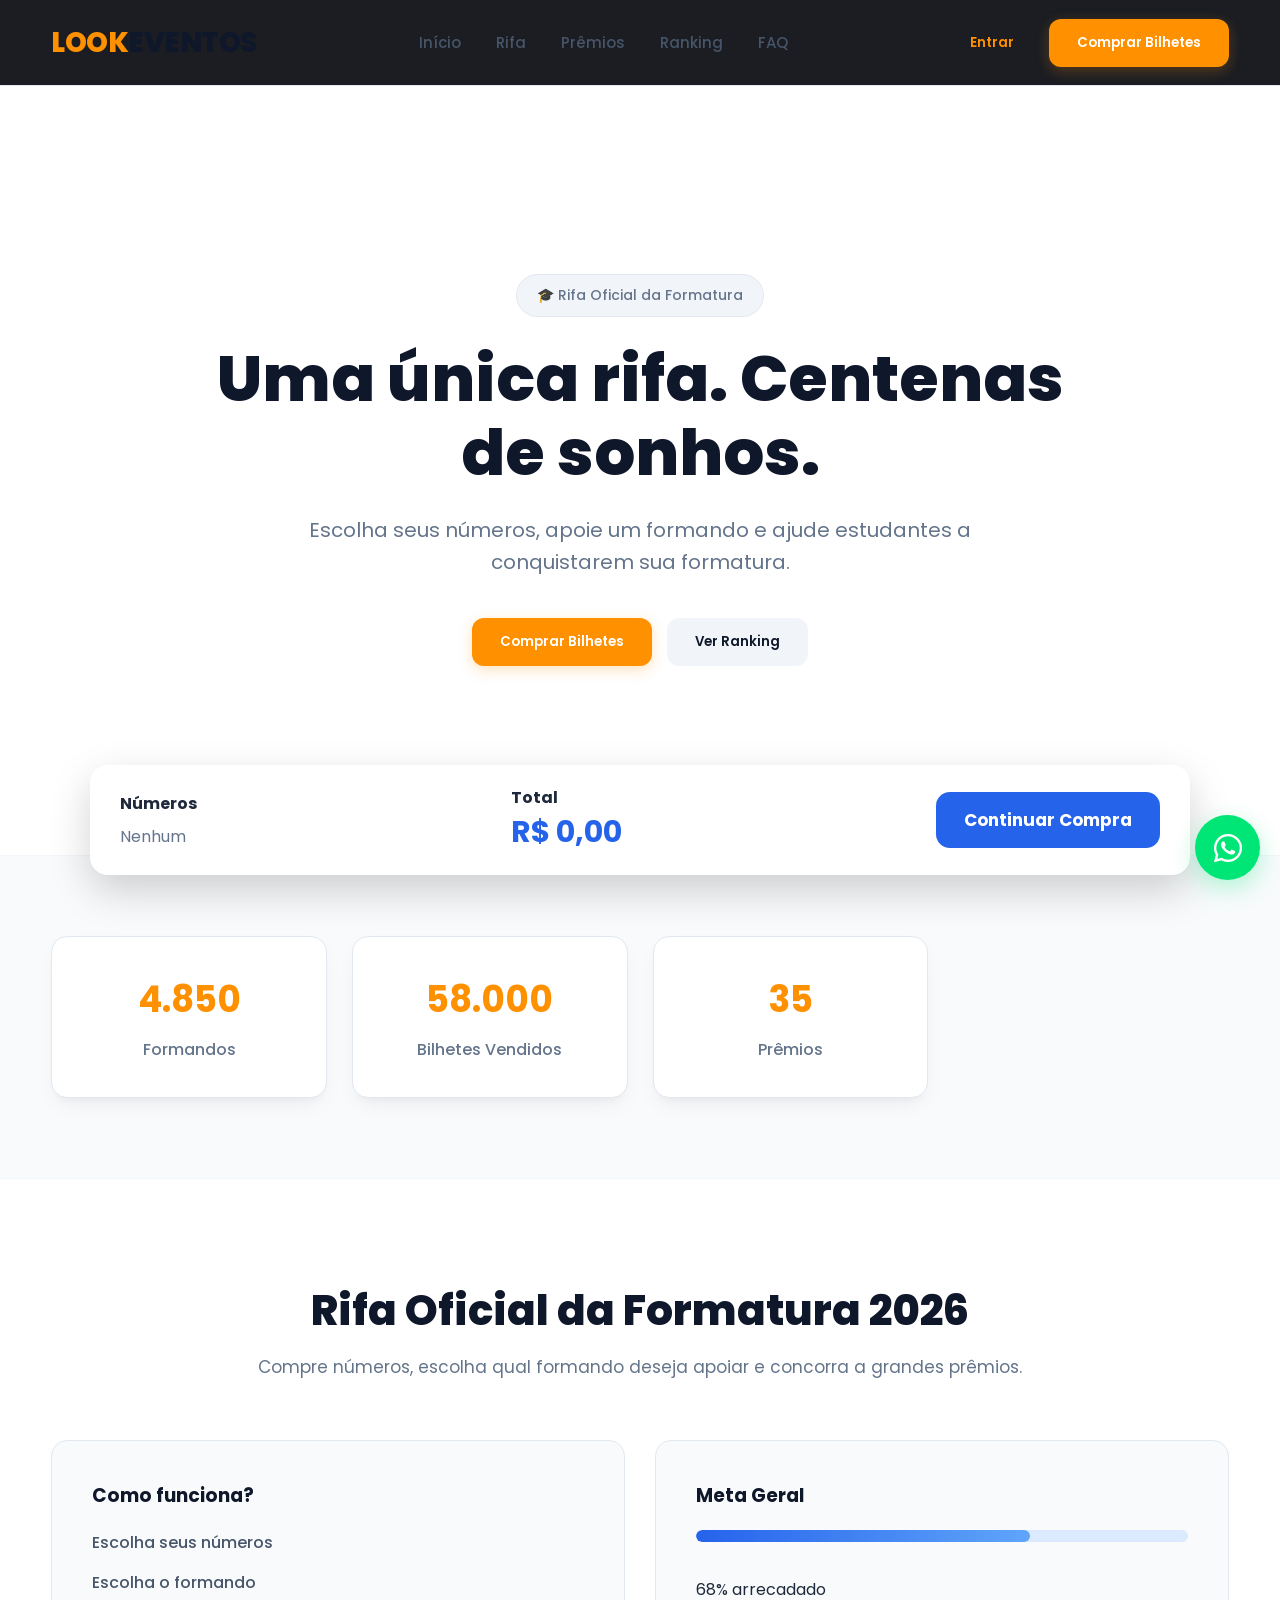
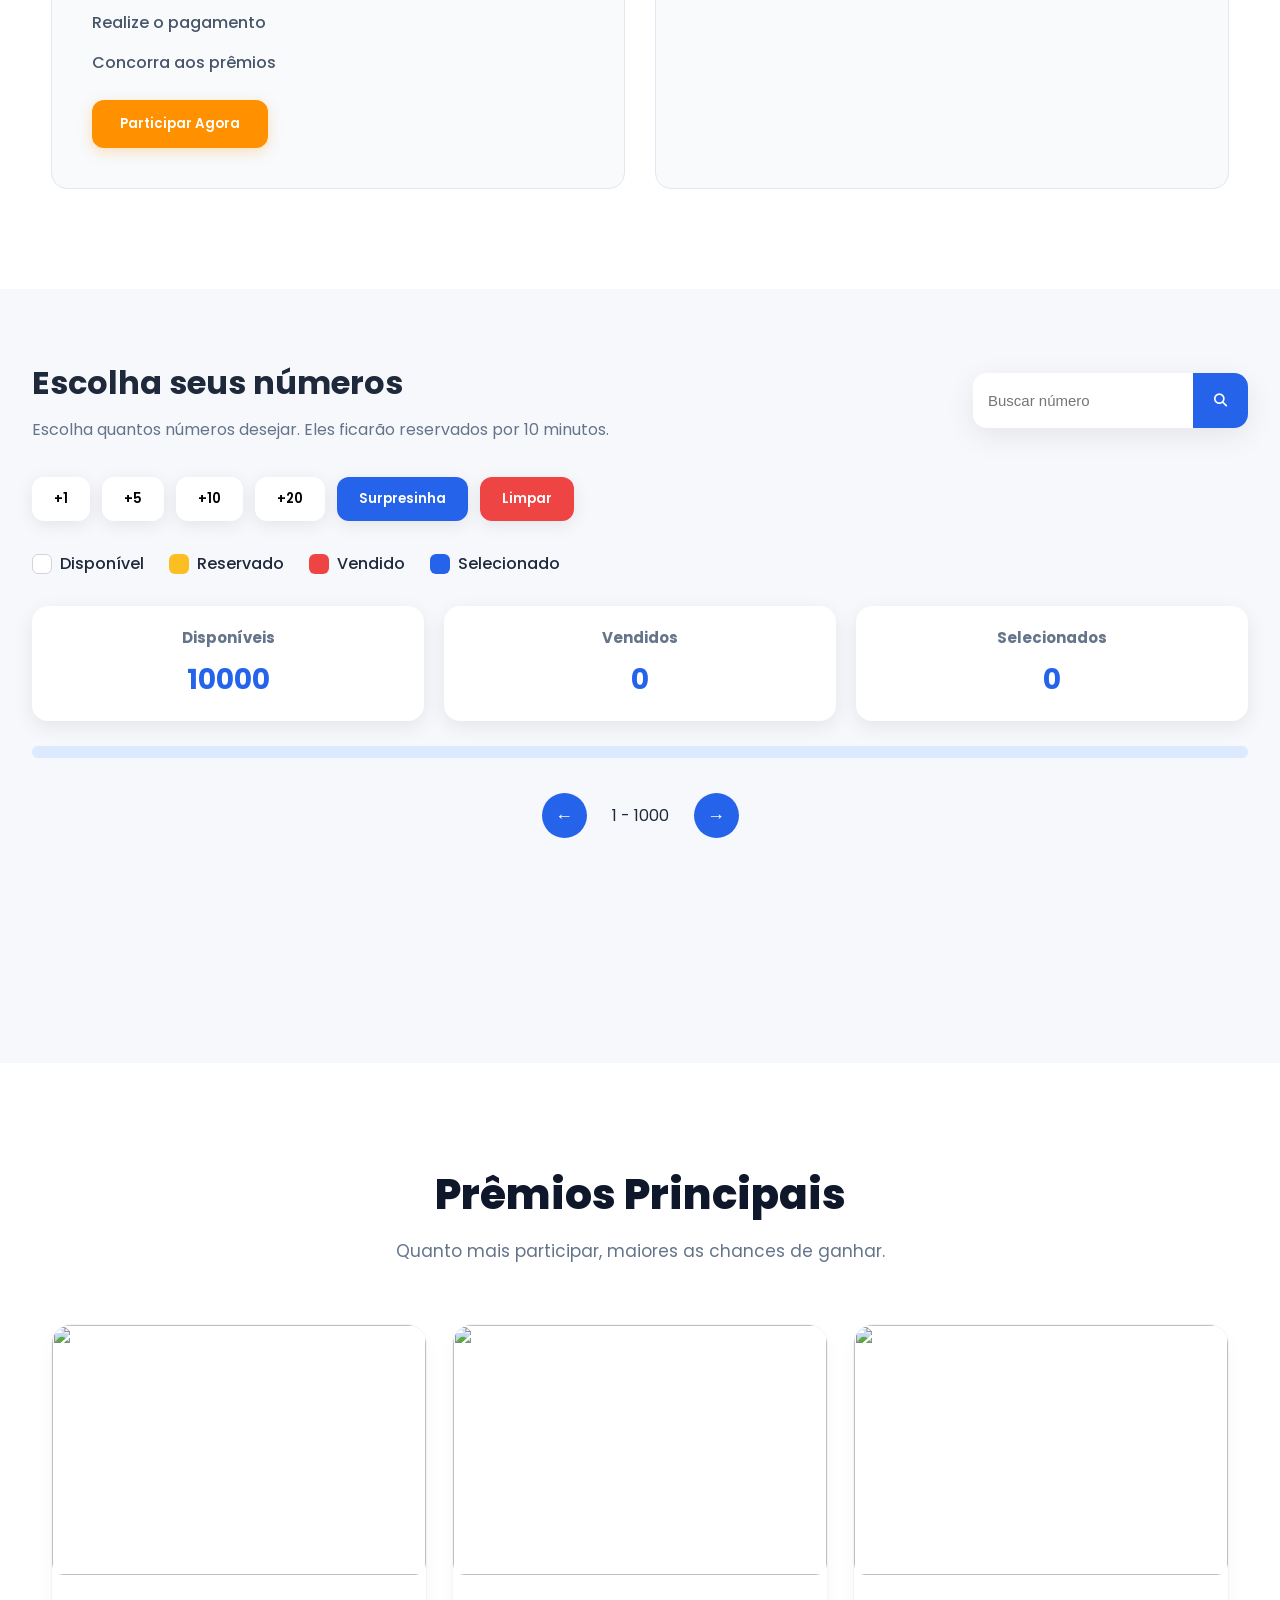
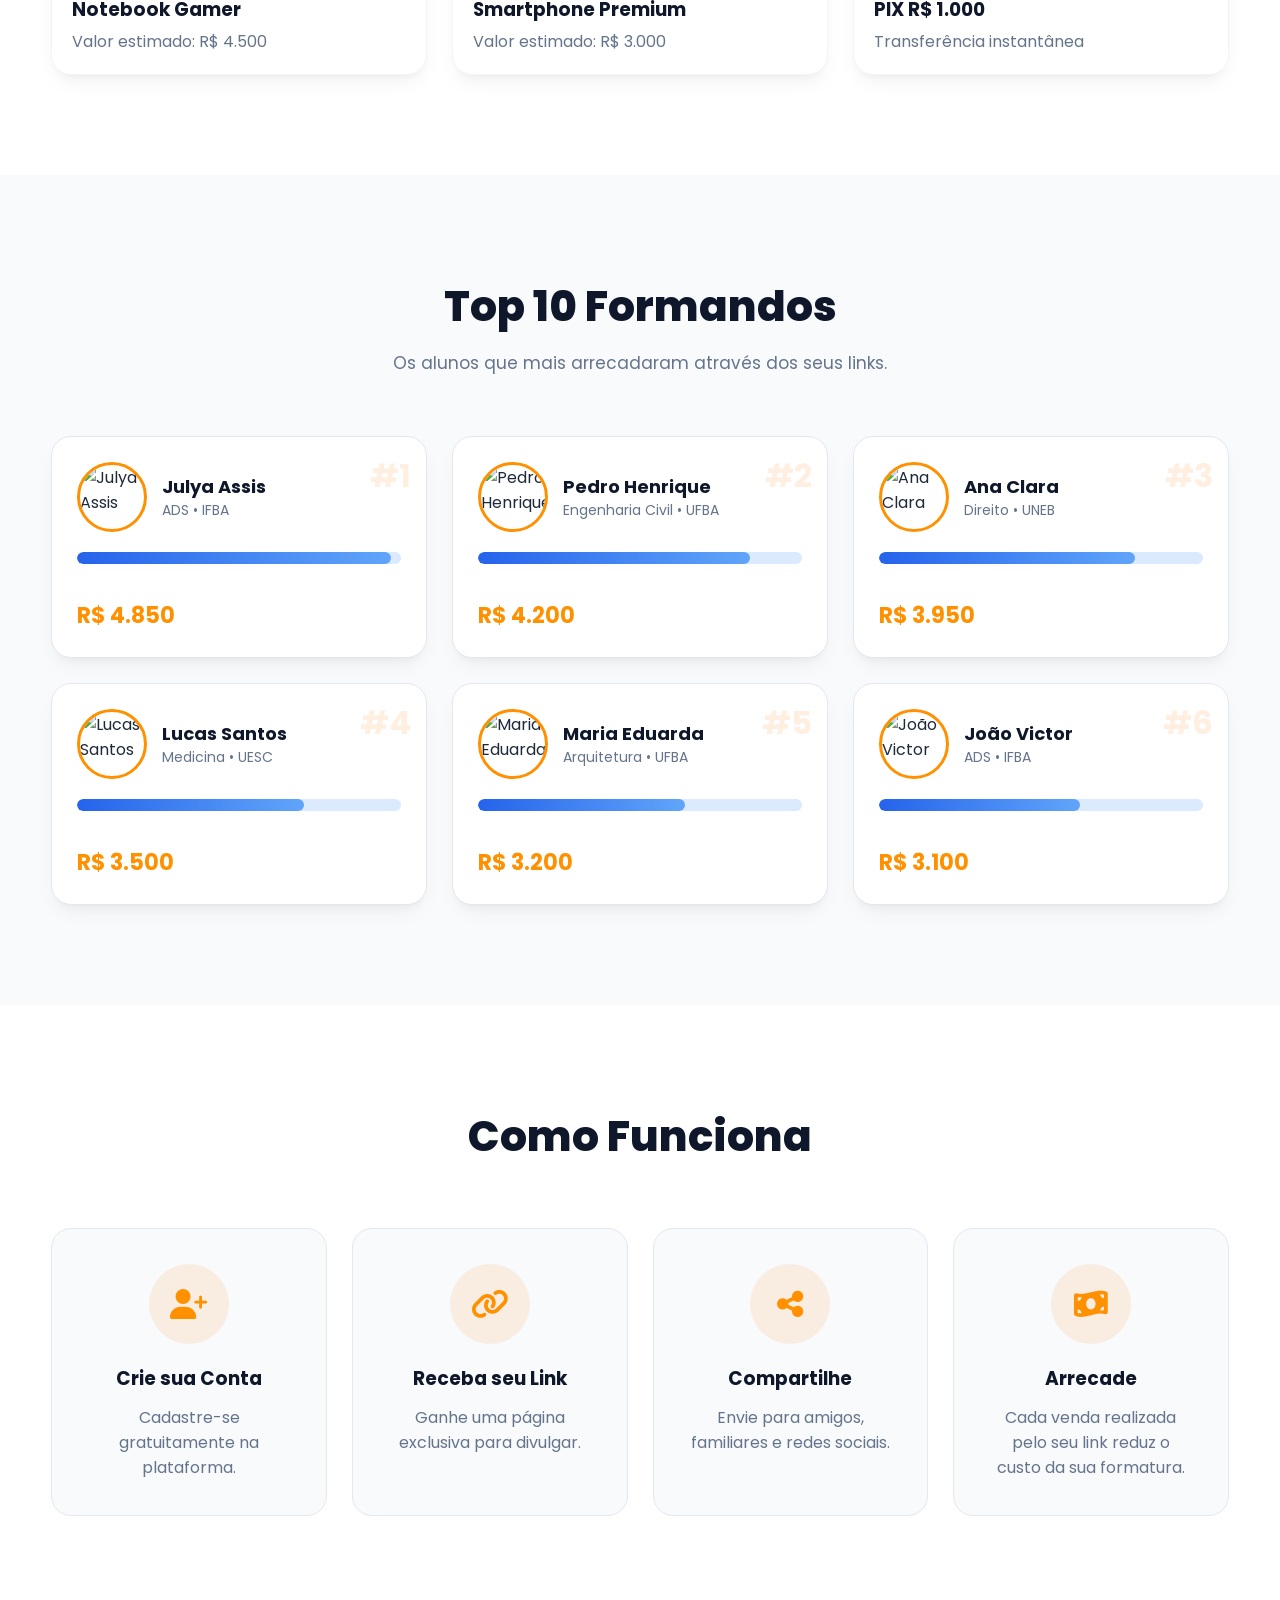
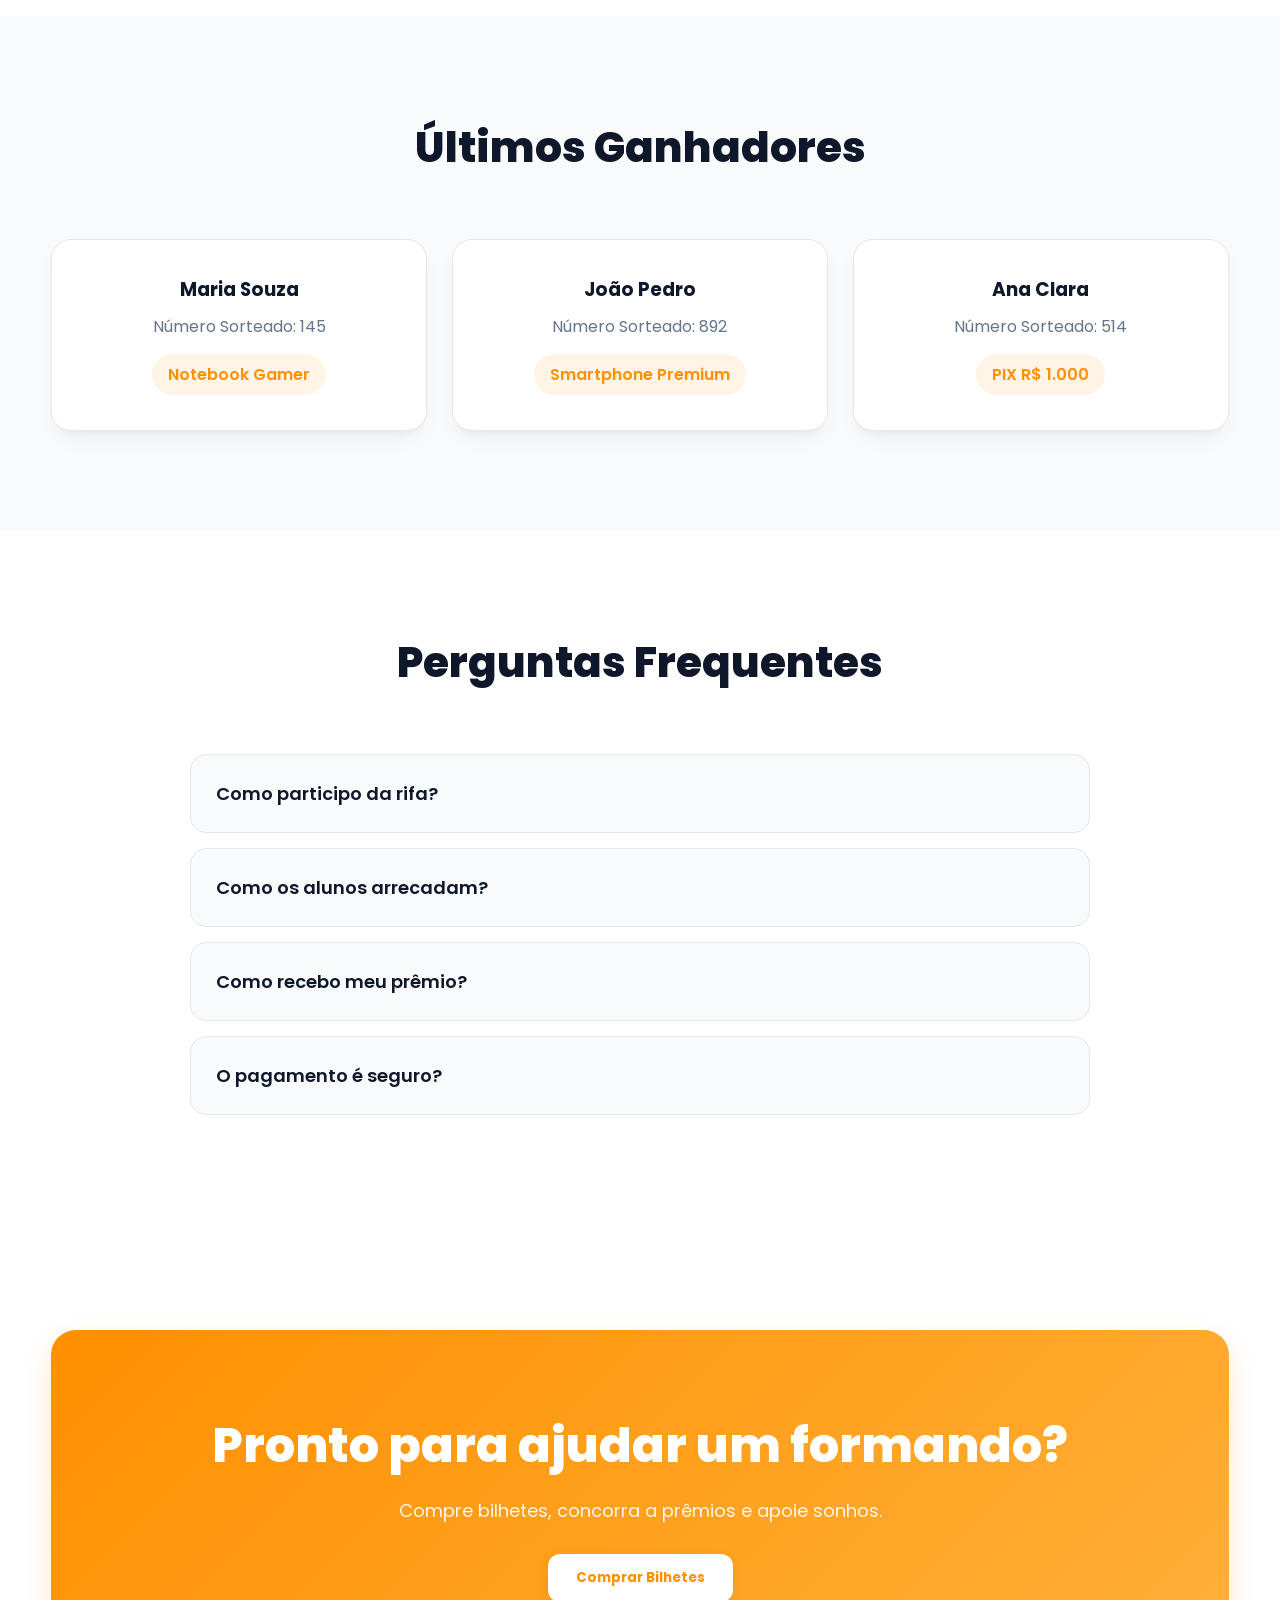
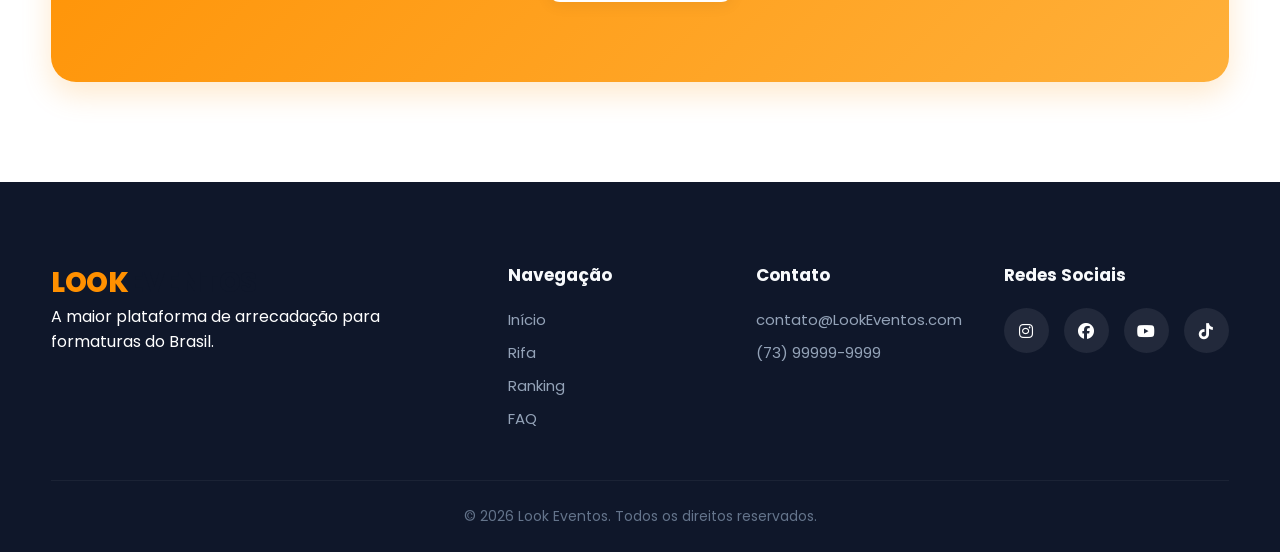
==== commit 50c35de2: "Update index.html" ====
--- a/index.html
+++ b/index.html
@@ -1092,6 +1092,15 @@
 <!-- JAVASCRIPT -->
 
 <script src="js/app.js"></script>
+<script src="js/campanha.js"></script>
+<script src="js/rifa.js"></script>
+<script src="js/participantes.js"></script>
+<script src="js/pagamentos.js"></script>
+<script src="js/pedidos.js"></script>
+<script src="js/usuarios.js"></script>
+<script src="js/premios.js"></script>
+<script src="js/sorteios.js"></script>
+<script src="js/galeria.js"></script>
 
 </body>
 </html>
--- a/css/style.css
+++ b/css/style.css
@@ -905,3 +905,582 @@
         font-size:26px;
     }
 }
+/* ==========================
+   SEÇÃO DA RIFA
+========================== */
+
+.rifa-section{
+    padding:70px 0;
+    background:#f7f8fc;
+}
+
+.rifa-section .container{
+    width:min(1400px,95%);
+    margin:auto;
+}
+
+.rifa-header{
+    display:flex;
+    justify-content:space-between;
+    align-items:center;
+    gap:30px;
+    flex-wrap:wrap;
+    margin-bottom:35px;
+}
+
+.rifa-header h2{
+    font-size:2rem;
+    margin-bottom:10px;
+    color:#1e293b;
+}
+
+.rifa-header p{
+    color:#64748b;
+}
+
+.search-box{
+    display:flex;
+    align-items:center;
+    background:#fff;
+    border-radius:14px;
+    overflow:hidden;
+    box-shadow:0 8px 30px rgba(0,0,0,.08);
+}
+
+.search-box input{
+    width:220px;
+    padding:15px;
+    border:none;
+    outline:none;
+    font-size:15px;
+}
+
+.search-box button{
+    width:55px;
+    height:55px;
+    border:none;
+    cursor:pointer;
+    color:#fff;
+    background:#2563eb;
+    transition:.25s;
+}
+
+.search-box button:hover{
+    background:#1d4ed8;
+}
+
+
+/* ==========================
+BOTÕES
+========================== */
+
+.quick-buttons{
+    display:flex;
+    flex-wrap:wrap;
+    gap:12px;
+    margin-bottom:30px;
+}
+
+.quick-buttons button{
+
+    padding:12px 22px;
+
+    border:none;
+
+    border-radius:12px;
+
+    cursor:pointer;
+
+    font-weight:600;
+
+    transition:.25s;
+
+    background:#fff;
+
+    box-shadow:0 4px 18px rgba(0,0,0,.08);
+
+}
+
+.quick-buttons button:hover{
+
+    transform:translateY(-3px);
+
+}
+
+#surpresinha{
+
+    background:#2563eb;
+
+    color:#fff;
+
+}
+
+#limpar{
+
+    background:#ef4444;
+
+    color:#fff;
+
+}
+
+
+
+/* ==========================
+LEGENDA
+========================== */
+
+.legenda{
+
+display:flex;
+
+gap:25px;
+
+flex-wrap:wrap;
+
+margin-bottom:30px;
+
+}
+
+.legenda div{
+
+display:flex;
+
+align-items:center;
+
+gap:8px;
+
+font-weight:500;
+
+}
+
+.cor{
+
+width:20px;
+
+height:20px;
+
+border-radius:6px;
+
+display:block;
+
+}
+
+.disponivel{
+
+background:#ffffff;
+
+border:1px solid #d1d5db;
+
+}
+
+.reservado{
+
+background:#fbbf24;
+
+}
+
+.vendido{
+
+background:#ef4444;
+
+}
+
+.selecionado{
+
+background:#2563eb;
+
+}
+
+
+
+/* ==========================
+ESTATÍSTICAS
+========================== */
+
+.barra-info{
+
+display:grid;
+
+grid-template-columns:repeat(3,1fr);
+
+gap:20px;
+
+margin-bottom:25px;
+
+}
+
+.barra-info div{
+
+background:#fff;
+
+padding:20px;
+
+border-radius:16px;
+
+box-shadow:0 6px 20px rgba(0,0,0,.08);
+
+text-align:center;
+
+}
+
+.barra-info h4{
+
+margin-bottom:10px;
+
+font-size:15px;
+
+color:#64748b;
+
+}
+
+.barra-info span{
+
+font-size:28px;
+
+font-weight:bold;
+
+color:#2563eb;
+
+}
+
+
+
+/* ==========================
+BARRA
+========================== */
+
+.progress{
+
+height:12px;
+
+background:#dbeafe;
+
+border-radius:50px;
+
+overflow:hidden;
+
+margin-bottom:35px;
+
+}
+
+.progress-bar{
+
+width:0%;
+
+height:100%;
+
+background:linear-gradient(90deg,#2563eb,#60a5fa);
+
+transition:.4s;
+
+}
+
+
+
+/* ==========================
+PAGINAÇÃO
+========================== */
+
+.pagination{
+
+display:flex;
+
+justify-content:center;
+
+align-items:center;
+
+gap:25px;
+
+margin-bottom:35px;
+
+}
+
+.pagination button{
+
+width:45px;
+
+height:45px;
+
+border:none;
+
+cursor:pointer;
+
+border-radius:50%;
+
+background:#2563eb;
+
+color:#fff;
+
+font-size:18px;
+
+transition:.25s;
+
+}
+
+.pagination button:hover{
+
+transform:scale(1.08);
+
+}
+
+
+
+/* ==========================
+GRID
+========================== */
+
+.grid-numeros{
+
+display:grid;
+
+grid-template-columns:repeat(10,1fr);
+
+gap:12px;
+
+margin-bottom:120px;
+
+}
+
+.numero{
+
+height:60px;
+
+display:flex;
+
+justify-content:center;
+
+align-items:center;
+
+background:#fff;
+
+border-radius:12px;
+
+cursor:pointer;
+
+font-weight:bold;
+
+font-size:15px;
+
+transition:.25s;
+
+user-select:none;
+
+box-shadow:0 5px 15px rgba(0,0,0,.08);
+
+border:2px solid transparent;
+
+}
+
+.numero:hover{
+
+transform:translateY(-3px);
+
+box-shadow:0 10px 25px rgba(0,0,0,.15);
+
+}
+
+.numero.disponivel{
+
+background:#fff;
+
+color:#334155;
+
+}
+
+.numero.reservado{
+
+background:#fbbf24;
+
+color:#fff;
+
+cursor:not-allowed;
+
+}
+
+.numero.vendido{
+
+background:#ef4444;
+
+color:#fff;
+
+cursor:not-allowed;
+
+}
+
+.numero.selecionado{
+
+background:#2563eb;
+
+color:#fff;
+
+transform:scale(1.06);
+
+}
+
+
+
+/* ==========================
+CARRINHO
+========================== */
+
+.carrinho-rifa{
+
+position:fixed;
+
+bottom:25px;
+
+left:50%;
+
+transform:translateX(-50%);
+
+width:min(1100px,95%);
+
+background:#fff;
+
+padding:20px 30px;
+
+border-radius:18px;
+
+display:flex;
+
+justify-content:space-between;
+
+align-items:center;
+
+gap:20px;
+
+box-shadow:0 15px 40px rgba(0,0,0,.18);
+
+z-index:999;
+
+}
+
+#listaSelecionados{
+
+margin-top:8px;
+
+color:#64748b;
+
+max-width:500px;
+
+overflow:hidden;
+
+white-space:nowrap;
+
+text-overflow:ellipsis;
+
+}
+
+#valorTotal{
+
+color:#2563eb;
+
+font-size:30px;
+
+}
+
+#comprar{
+
+padding:15px 28px;
+
+border:none;
+
+cursor:pointer;
+
+background:#2563eb;
+
+color:#fff;
+
+font-size:17px;
+
+font-weight:bold;
+
+border-radius:14px;
+
+transition:.25s;
+
+}
+
+#comprar:hover{
+
+background:#1d4ed8;
+
+transform:translateY(-2px);
+
+}
+
+
+
+/* ==========================
+RESPONSIVO
+========================== */
+
+@media(max-width:1100px){
+
+.grid-numeros{
+
+grid-template-columns:repeat(8,1fr);
+
+}
+
+}
+
+@media(max-width:900px){
+
+.grid-numeros{
+
+grid-template-columns:repeat(6,1fr);
+
+}
+
+.barra-info{
+
+grid-template-columns:1fr;
+
+}
+
+.carrinho-rifa{
+
+flex-direction:column;
+
+align-items:flex-start;
+
+}
+
+}
+
+@media(max-width:650px){
+
+.grid-numeros{
+
+grid-template-columns:repeat(4,1fr);
+
+}
+
+.search-box{
+
+width:100%;
+
+}
+
+.search-box input{
+
+width:100%;
+
+}
+
+.rifa-header{
+
+flex-direction:column;
+
+align-items:flex-start;
+
+}
+
+.quick-buttons{
+
+justify-content:center;
+
+}
+
+}
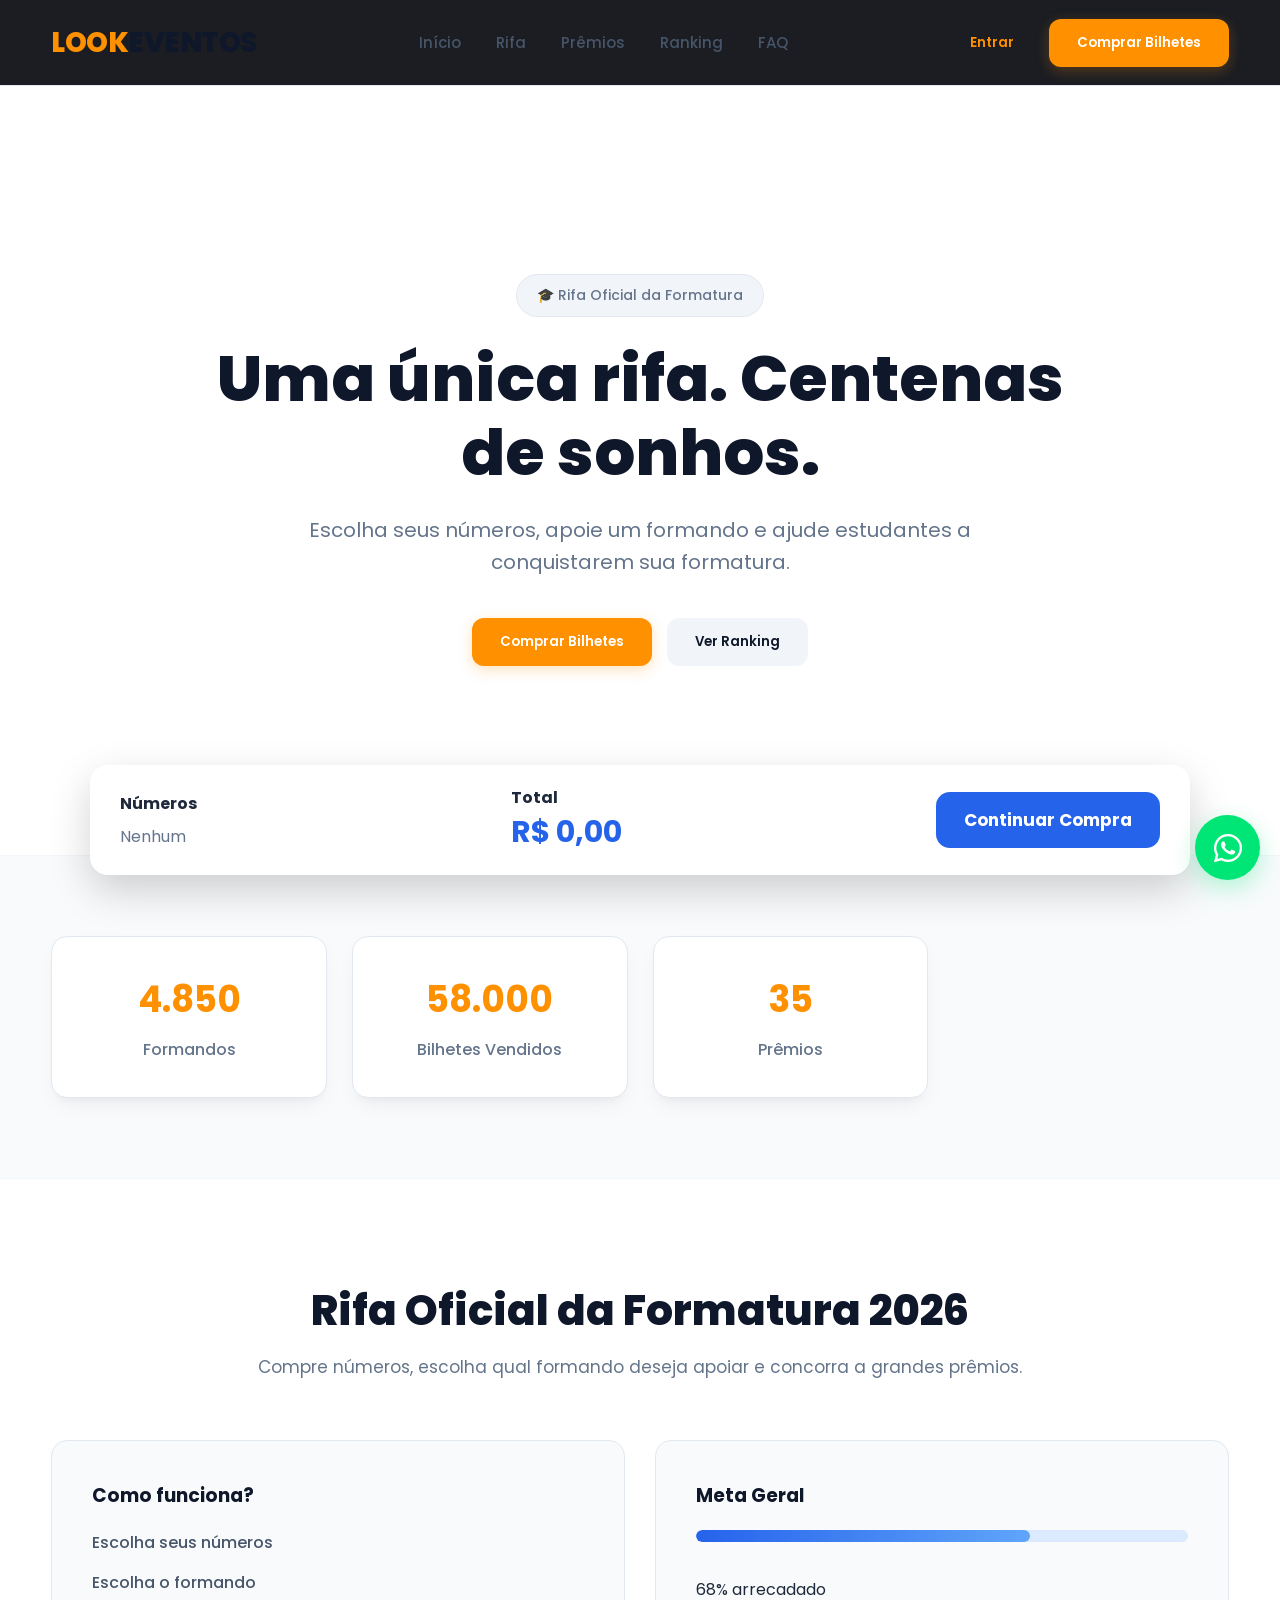
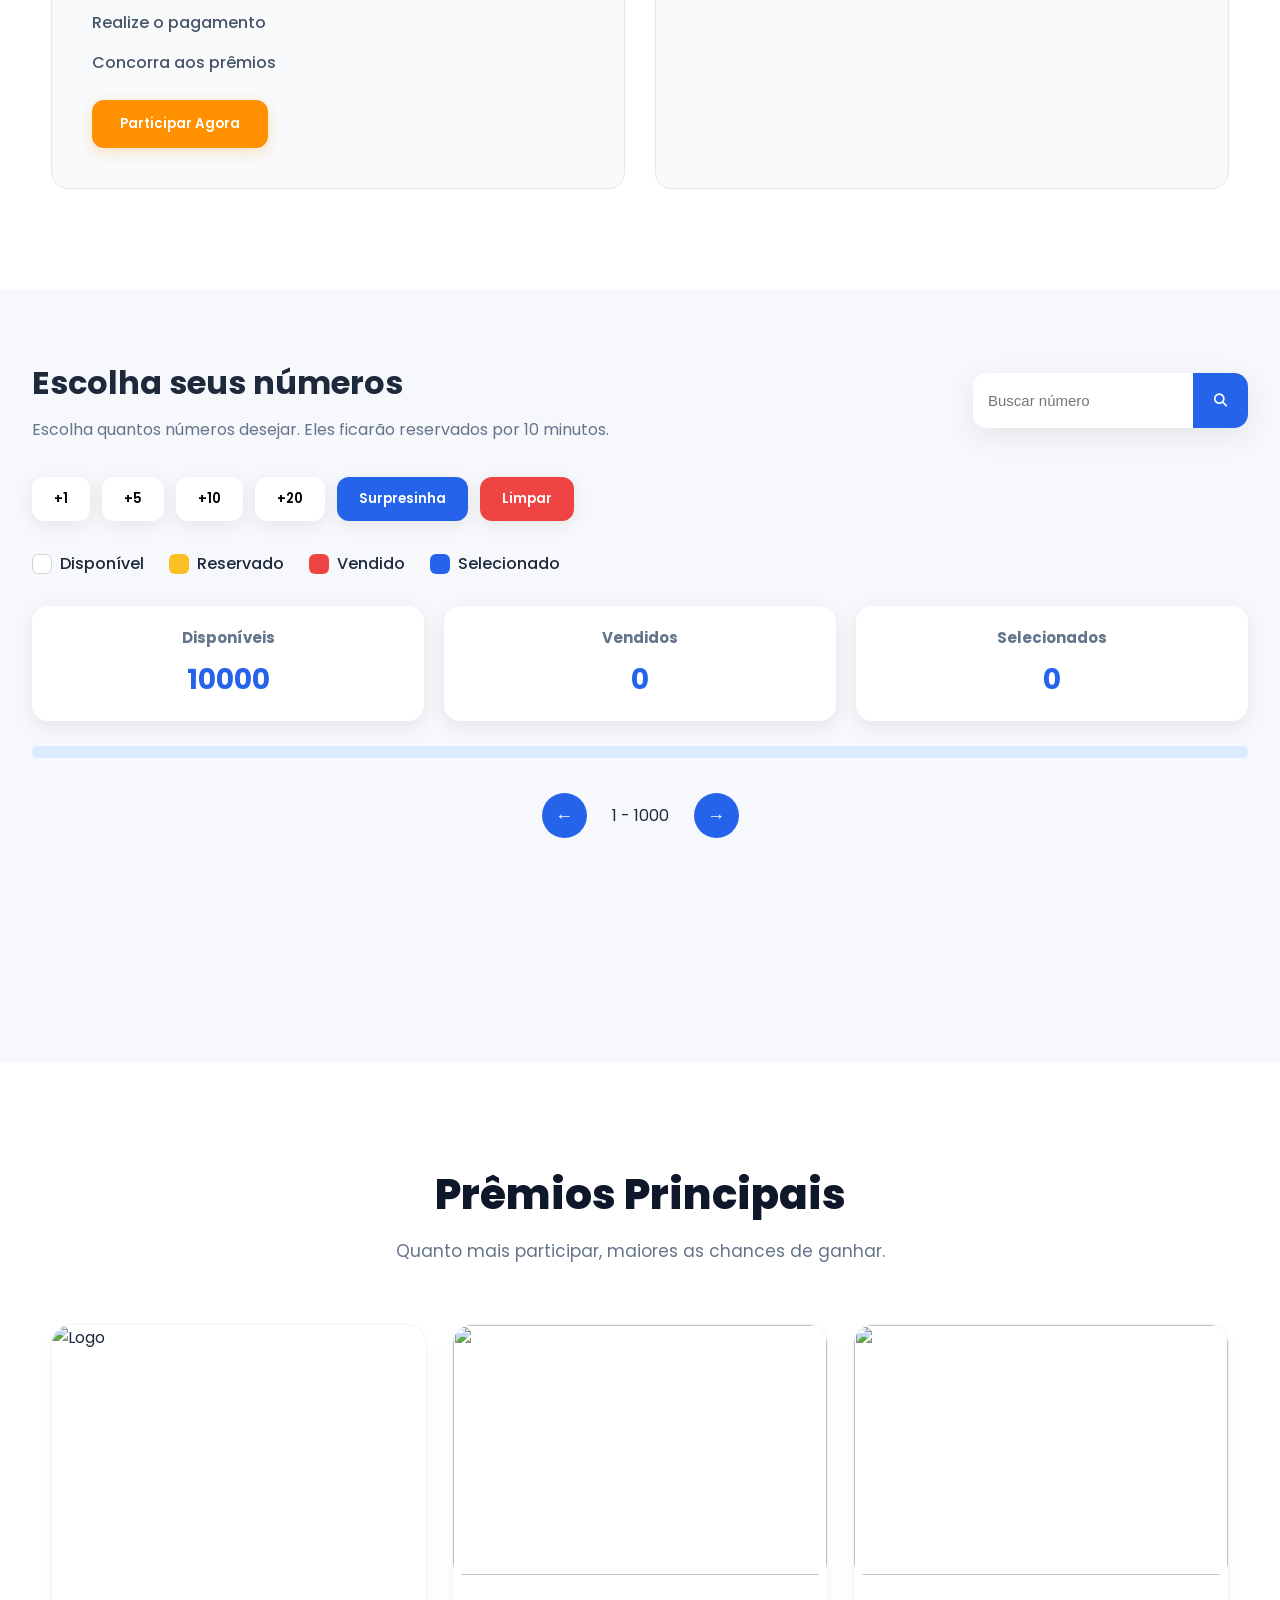
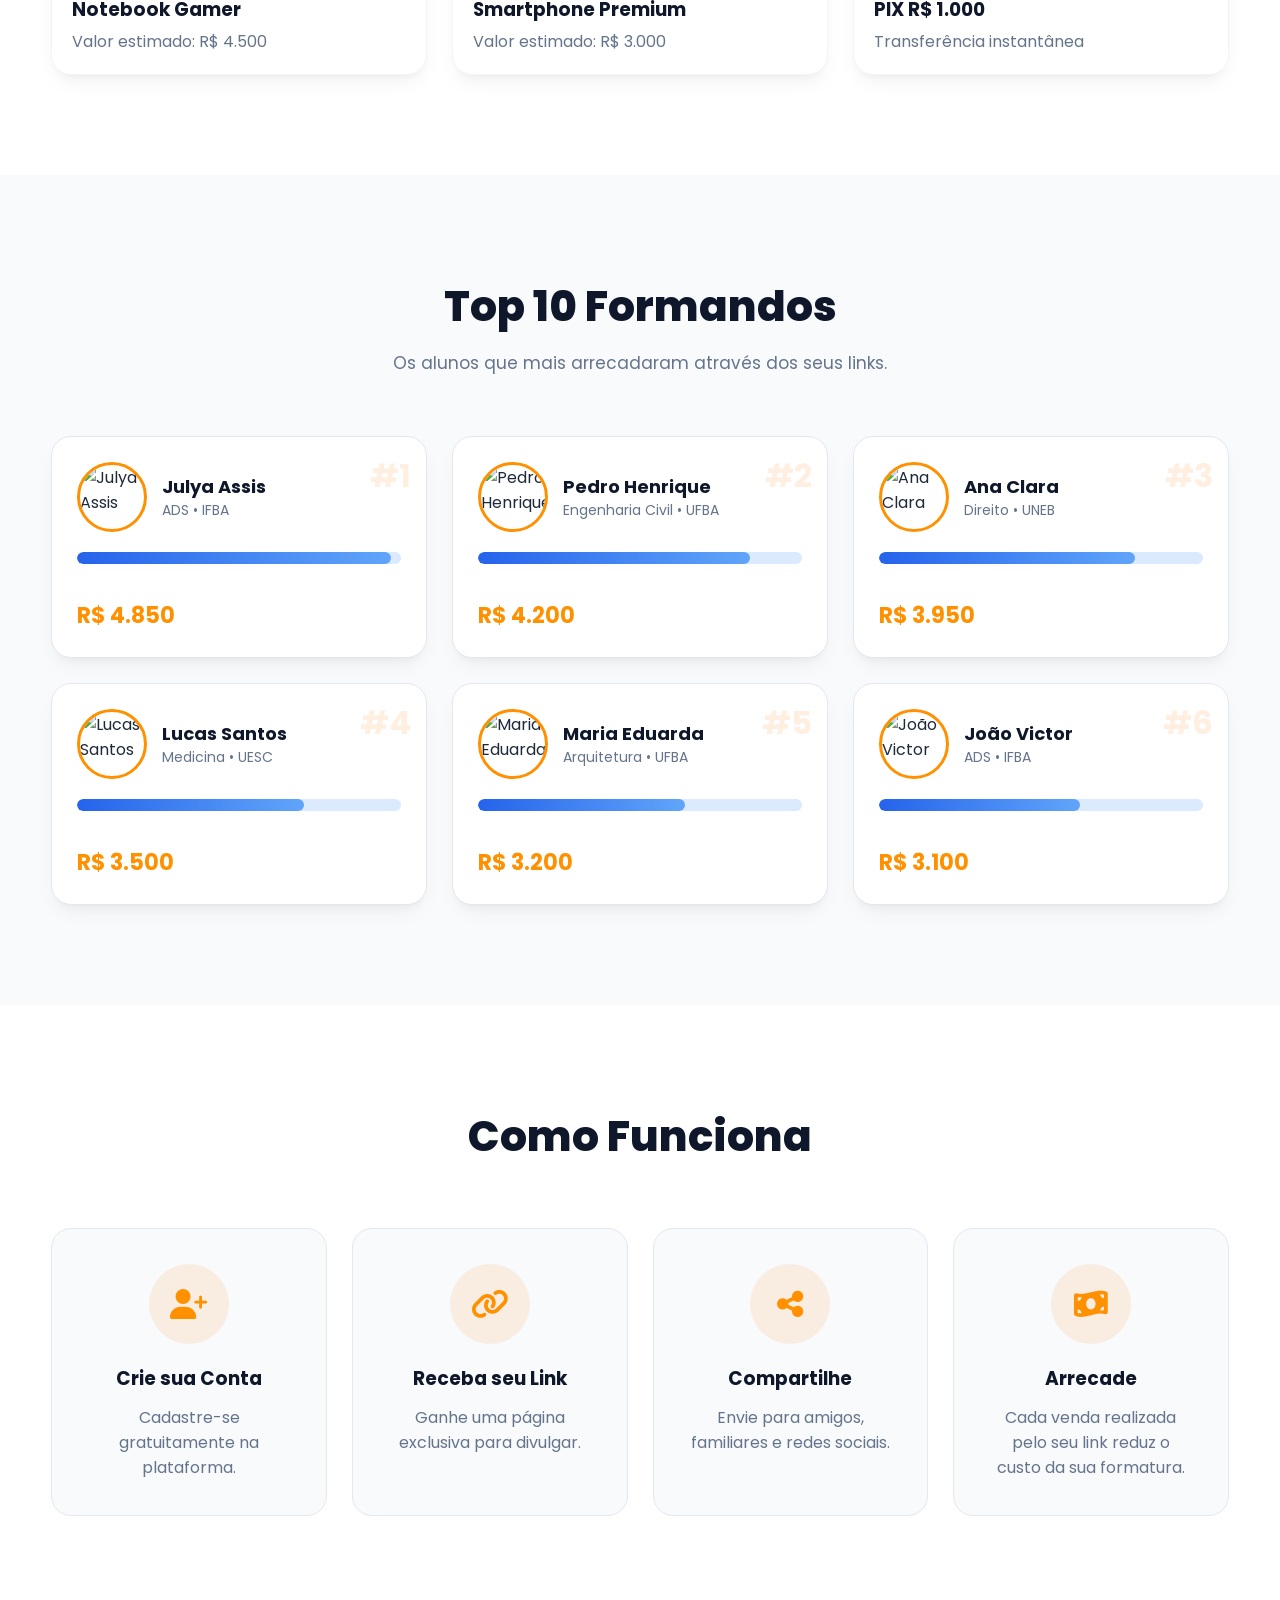
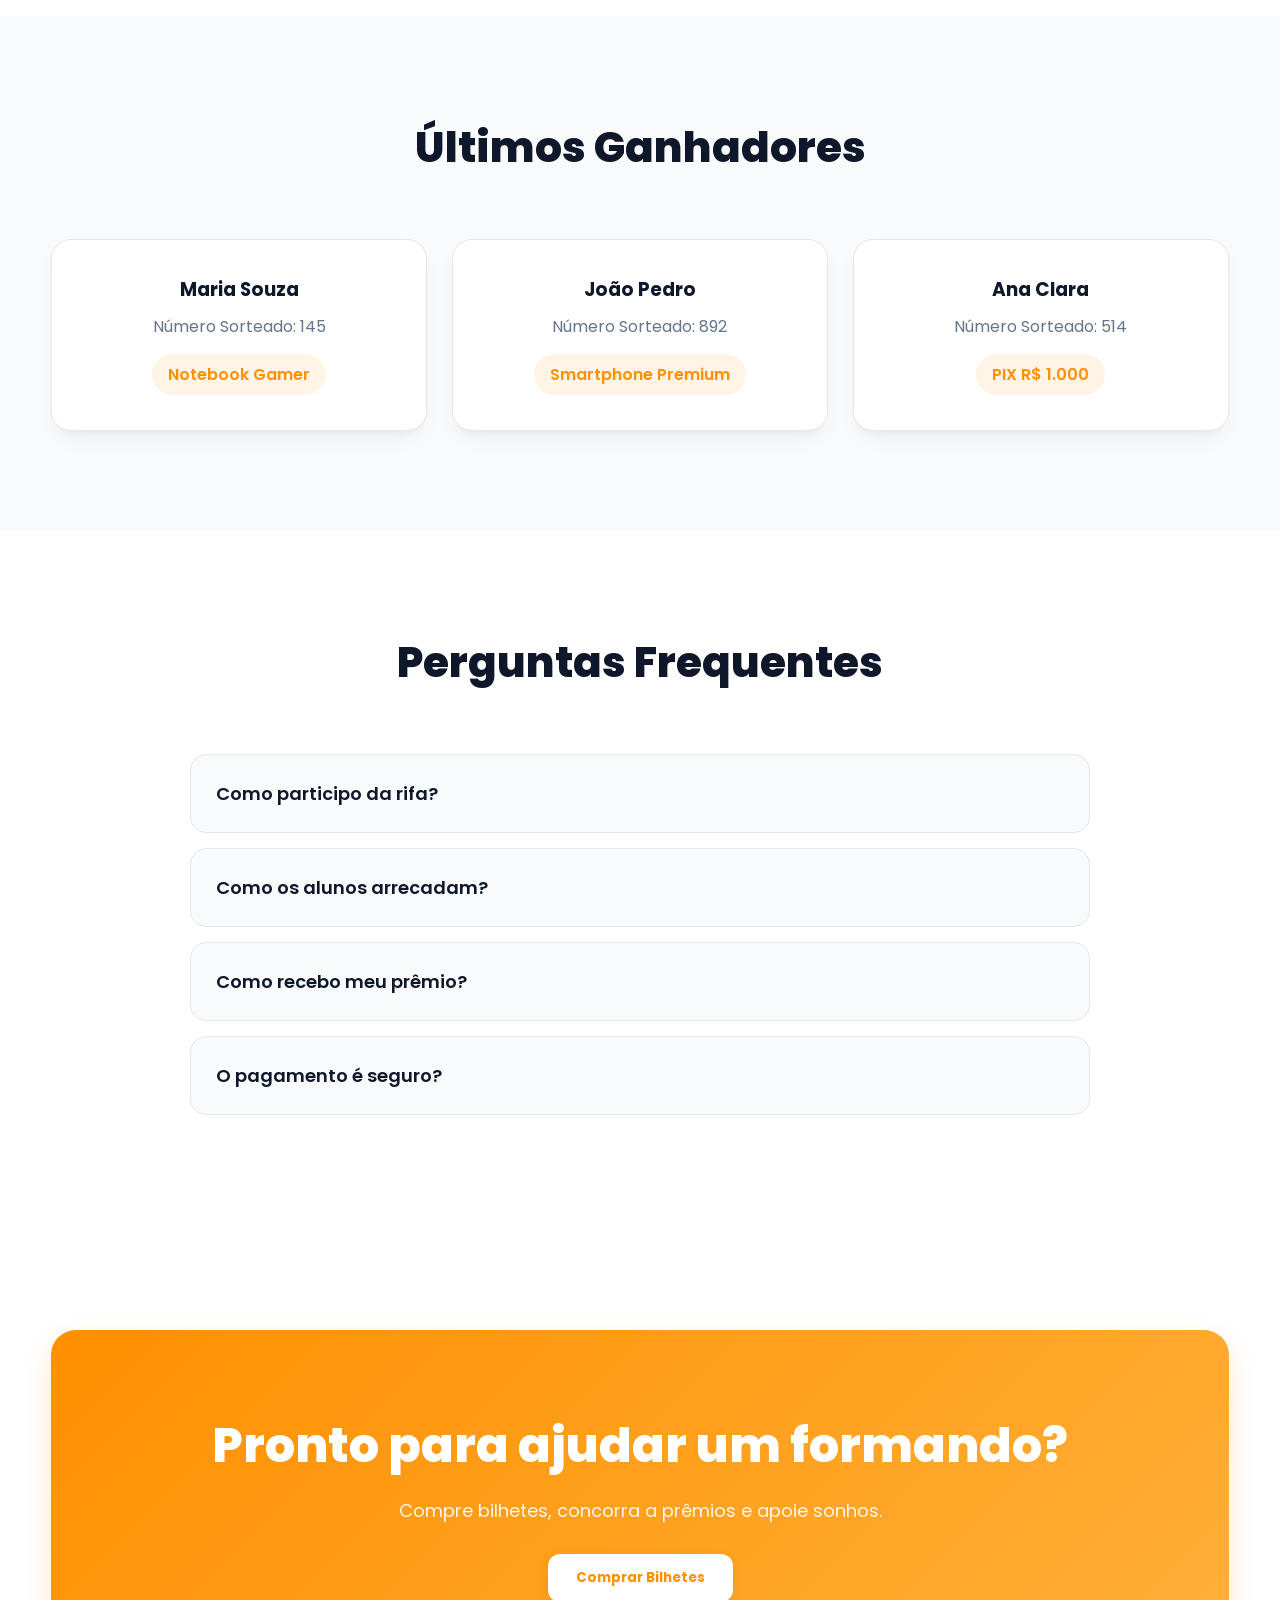
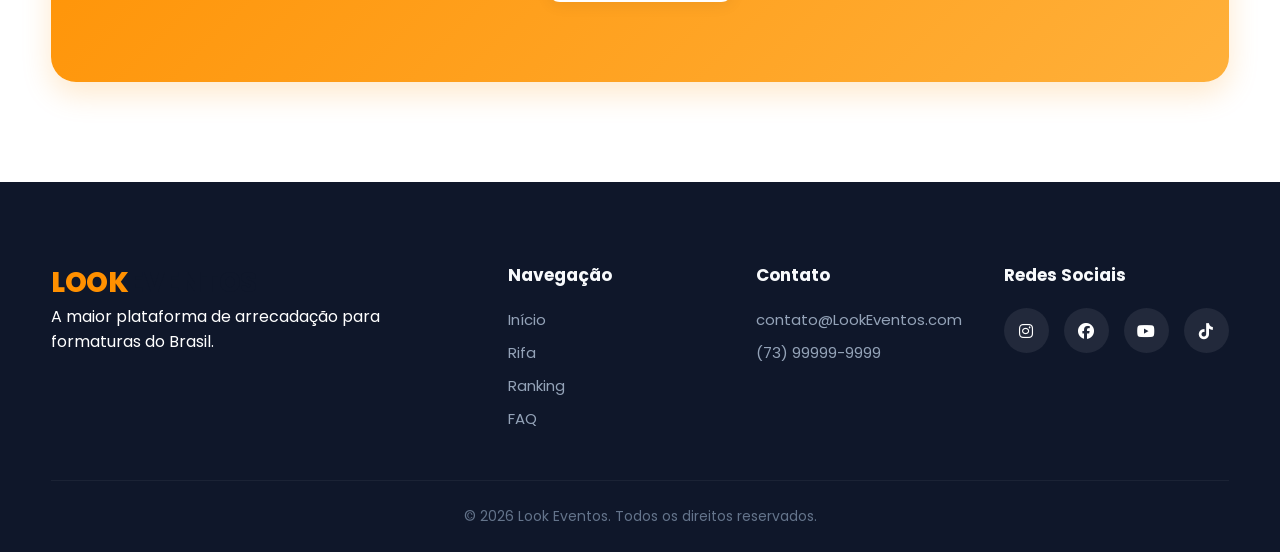
==== commit 87341f87: "Update index.html" ====
--- a/index.html
+++ b/index.html
@@ -547,7 +547,7 @@
 
             <div class="premio-card">
 
-                <img src="assets/images/notebook.jpg">
+                <img src="img/notebook.jpg" alt="Logo">
 
                 <h3>
 
@@ -1091,16 +1091,27 @@
 
 <!-- JAVASCRIPT -->
 
+<script src="js/campanha.js"></script>
+
+<script src="js/participantes.js"></script>
+
+<script src="js/pagamentos.js"></script>
+
+<script src="js/pedidos.js"></script>
+
+<script src="js/usuarios.js"></script>
+
+<script src="js/ranking.js"></script>
+
+<script src="js/premios.js"></script>
+
+<script src="js/sorteios.js"></script>
+
+<script src="js/galeria.js"></script>
+
+<script src="js/rifa.js"></script>
+
 <script src="js/app.js"></script>
-<script src="js/campanha.js"></script>
-<script src="js/rifa.js"></script>
-<script src="js/participantes.js"></script>
-<script src="js/pagamentos.js"></script>
-<script src="js/pedidos.js"></script>
-<script src="js/usuarios.js"></script>
-<script src="js/premios.js"></script>
-<script src="js/sorteios.js"></script>
-<script src="js/galeria.js"></script>
 
 </body>
 </html>
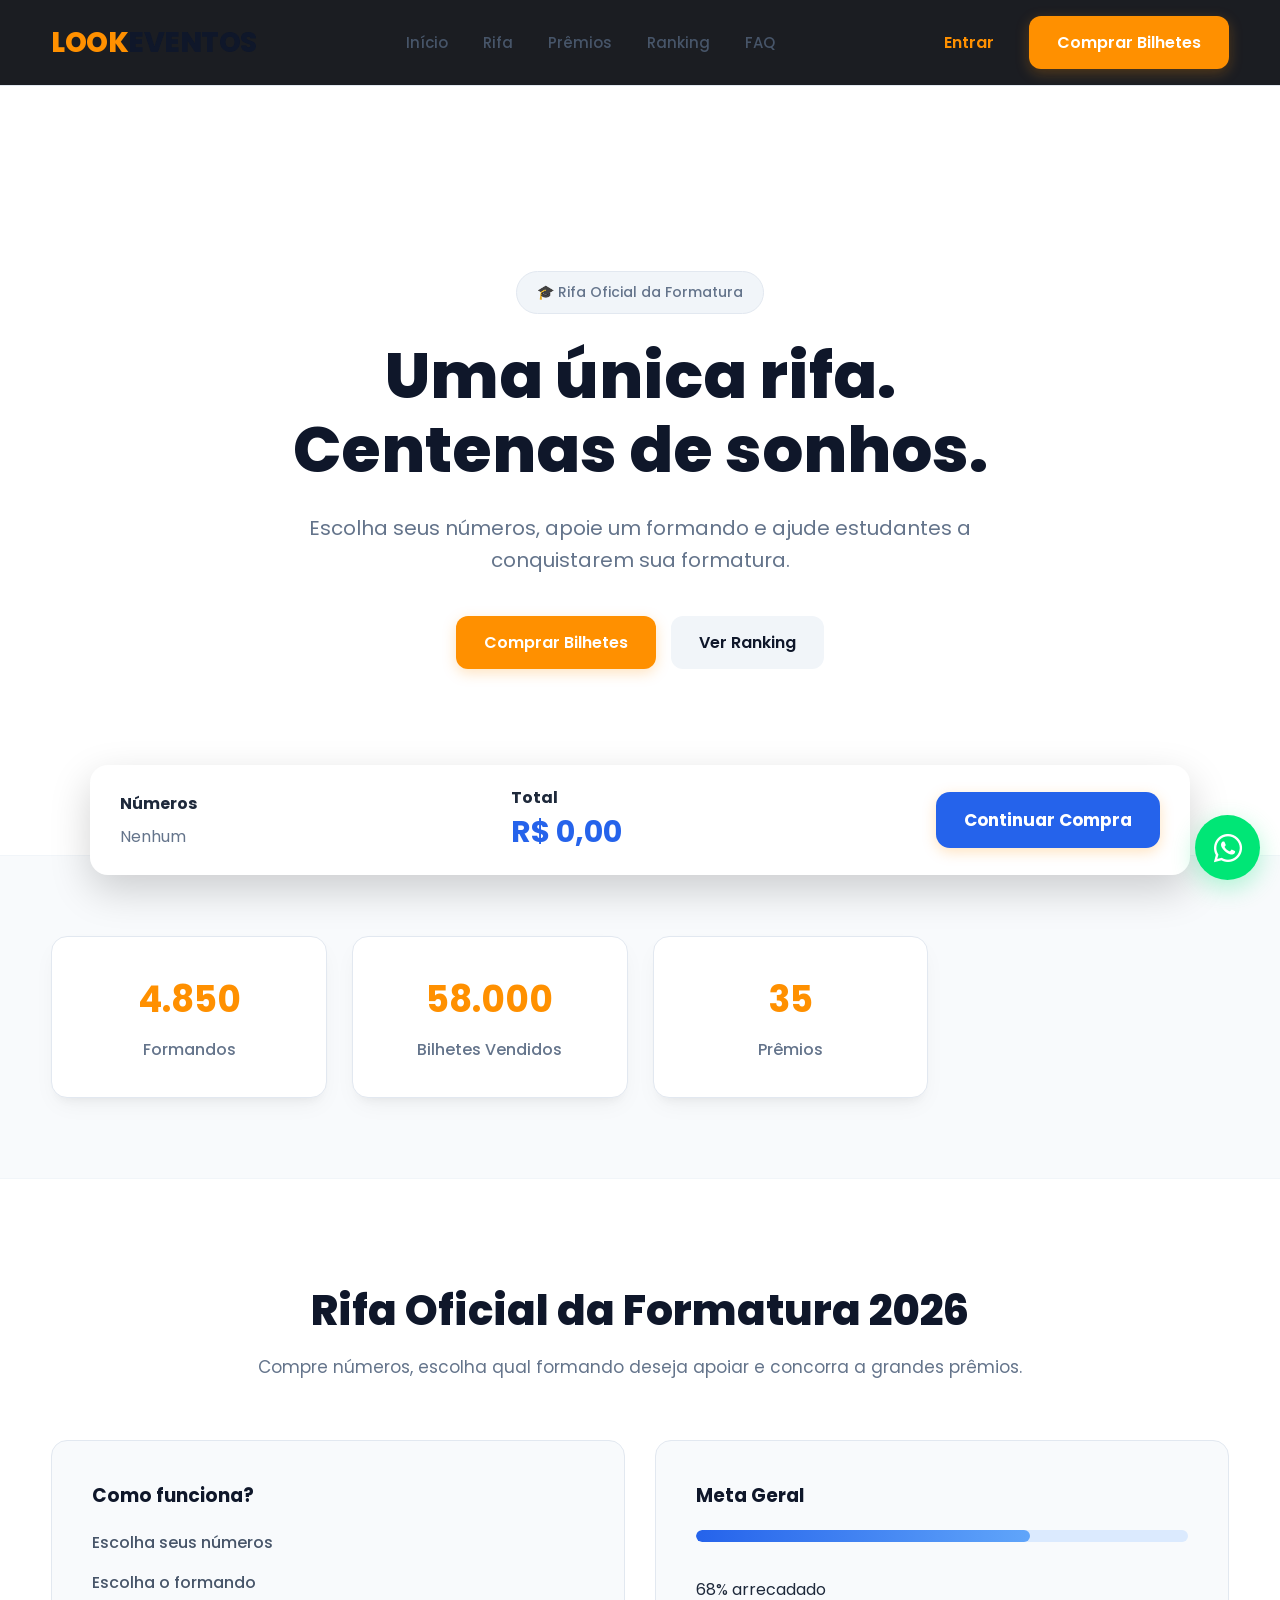
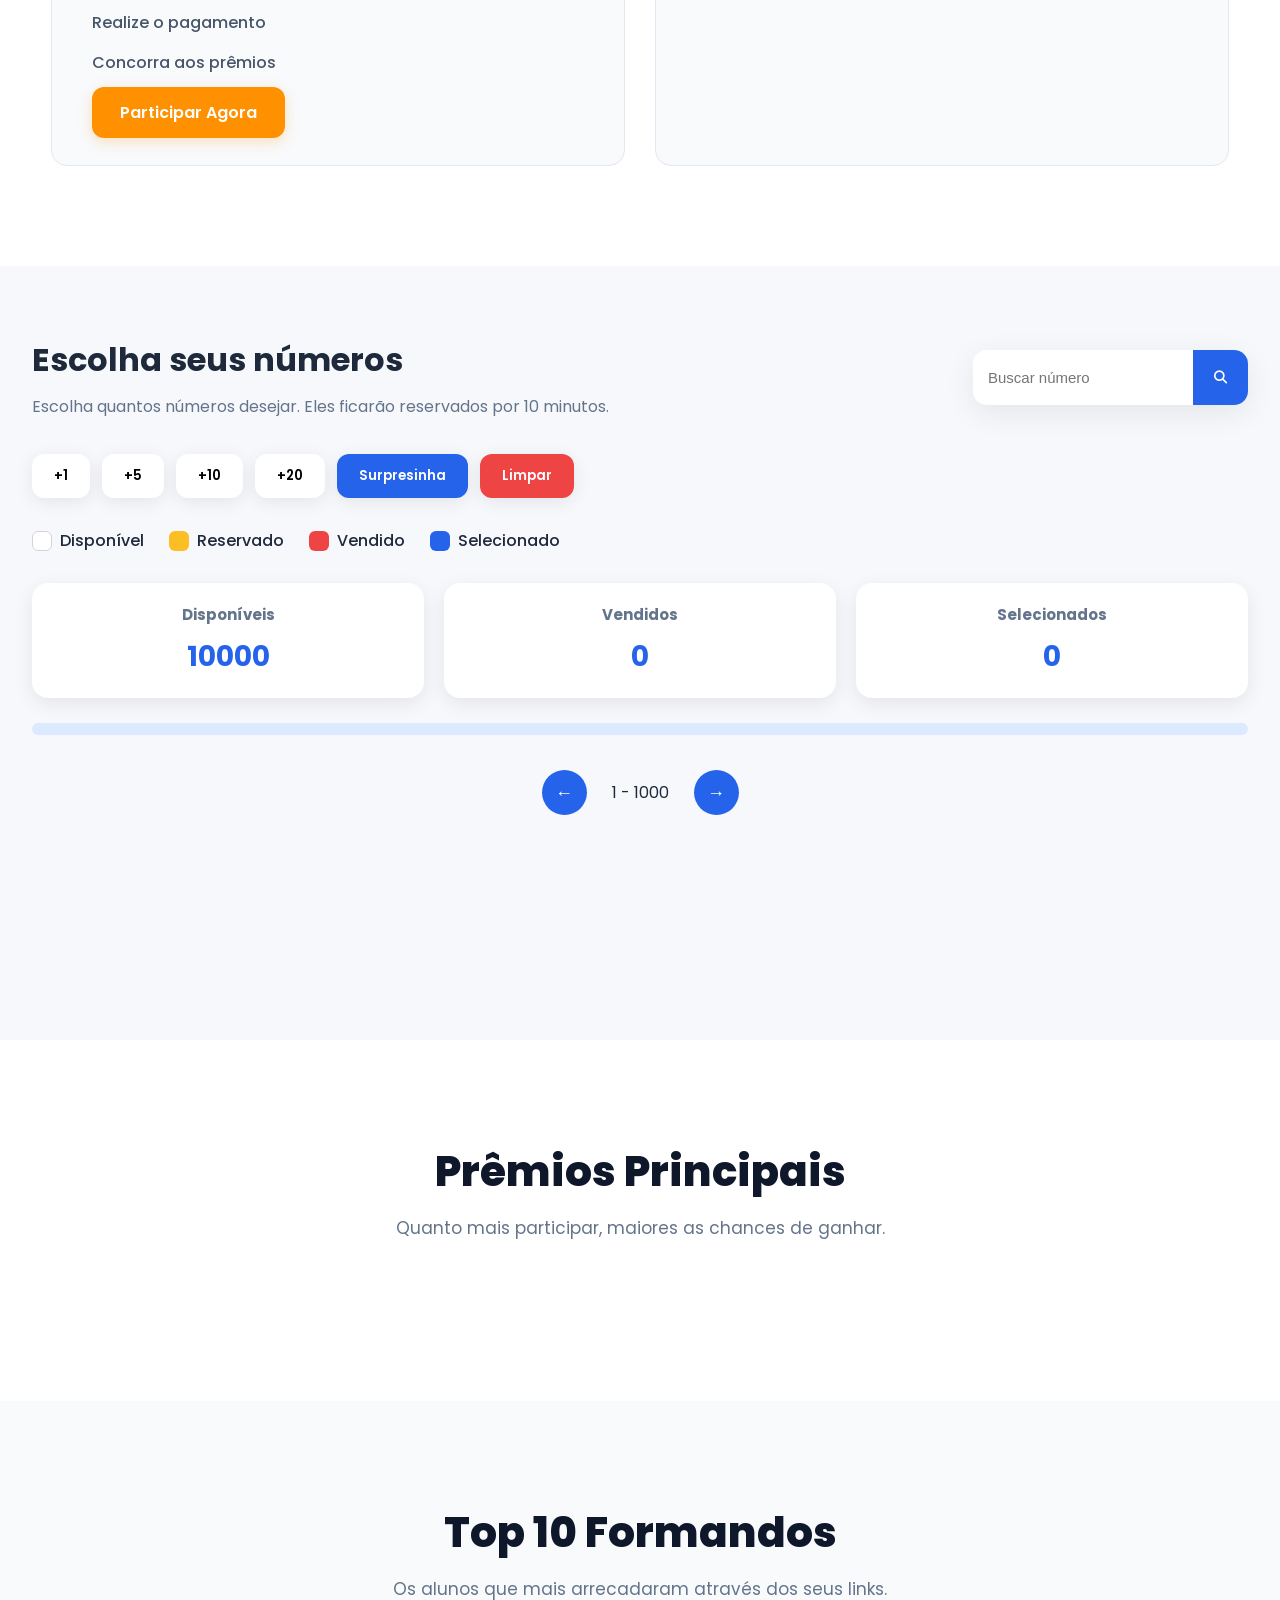
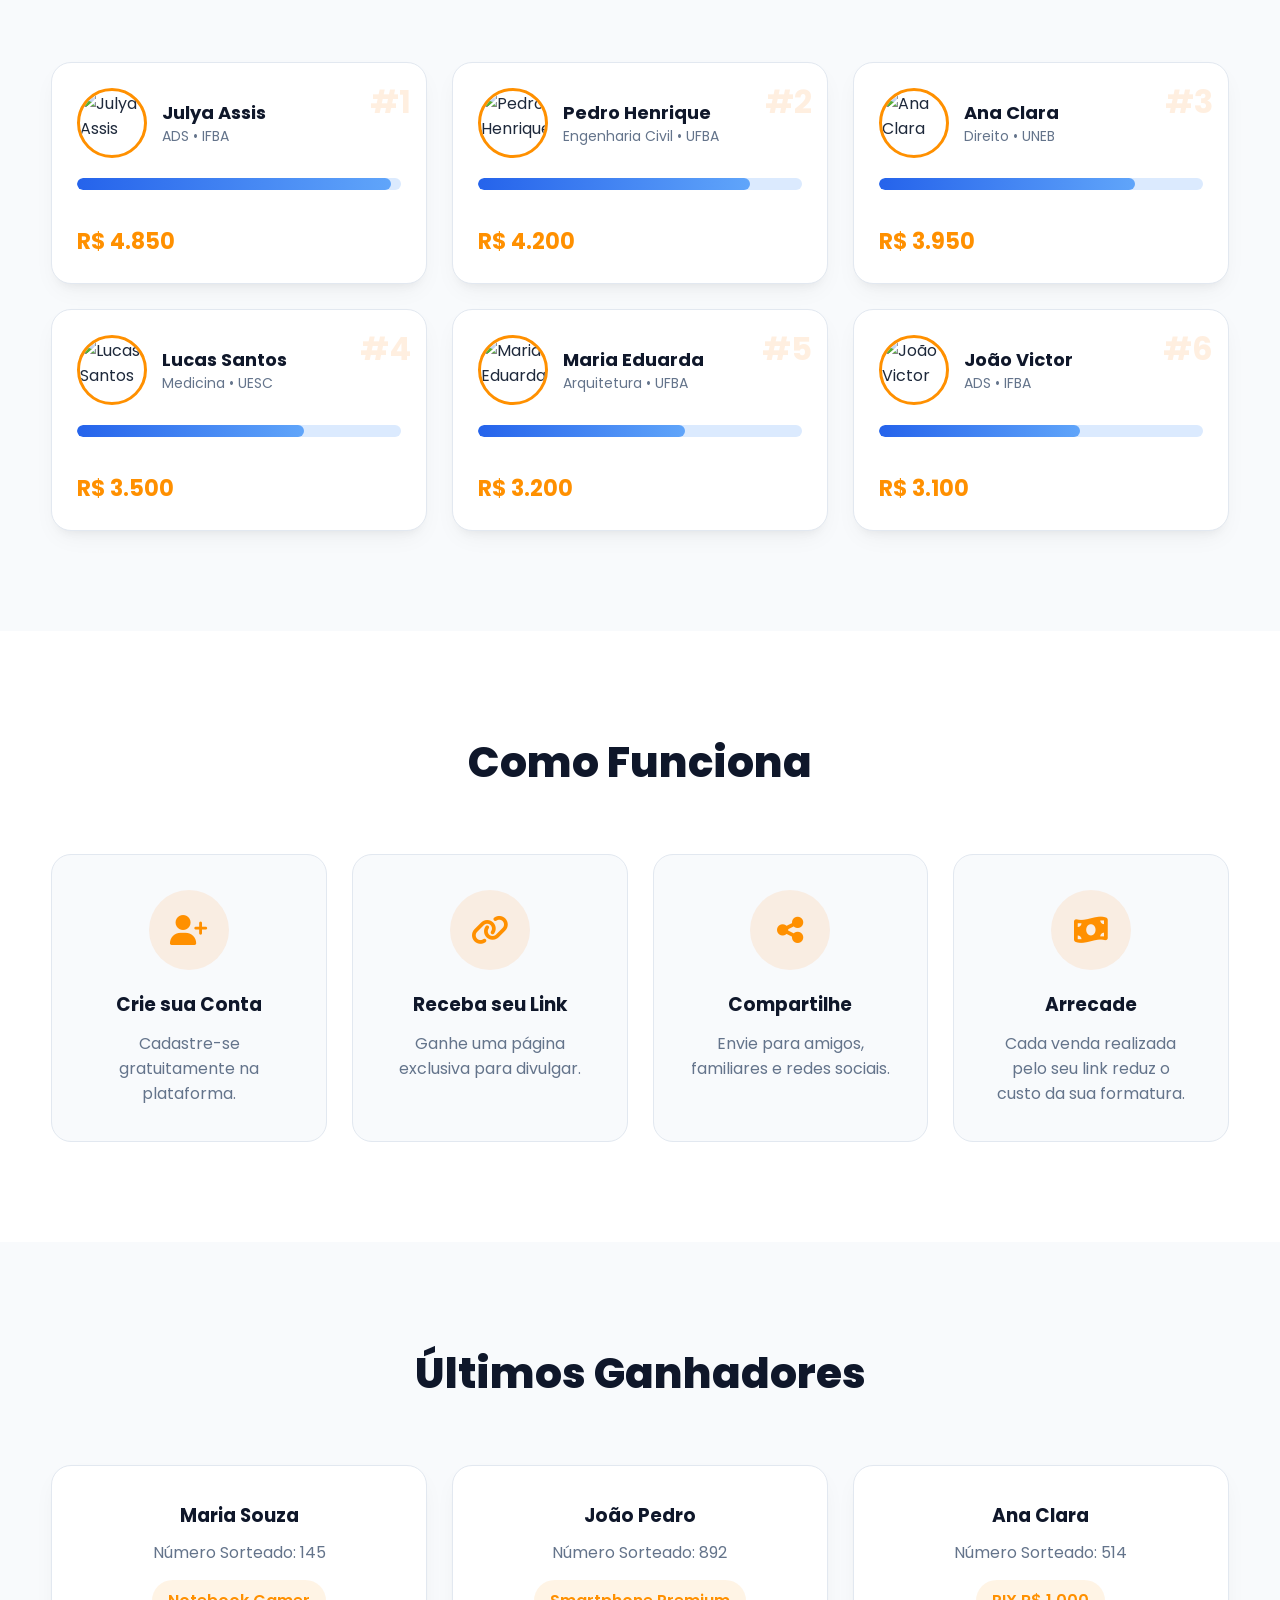
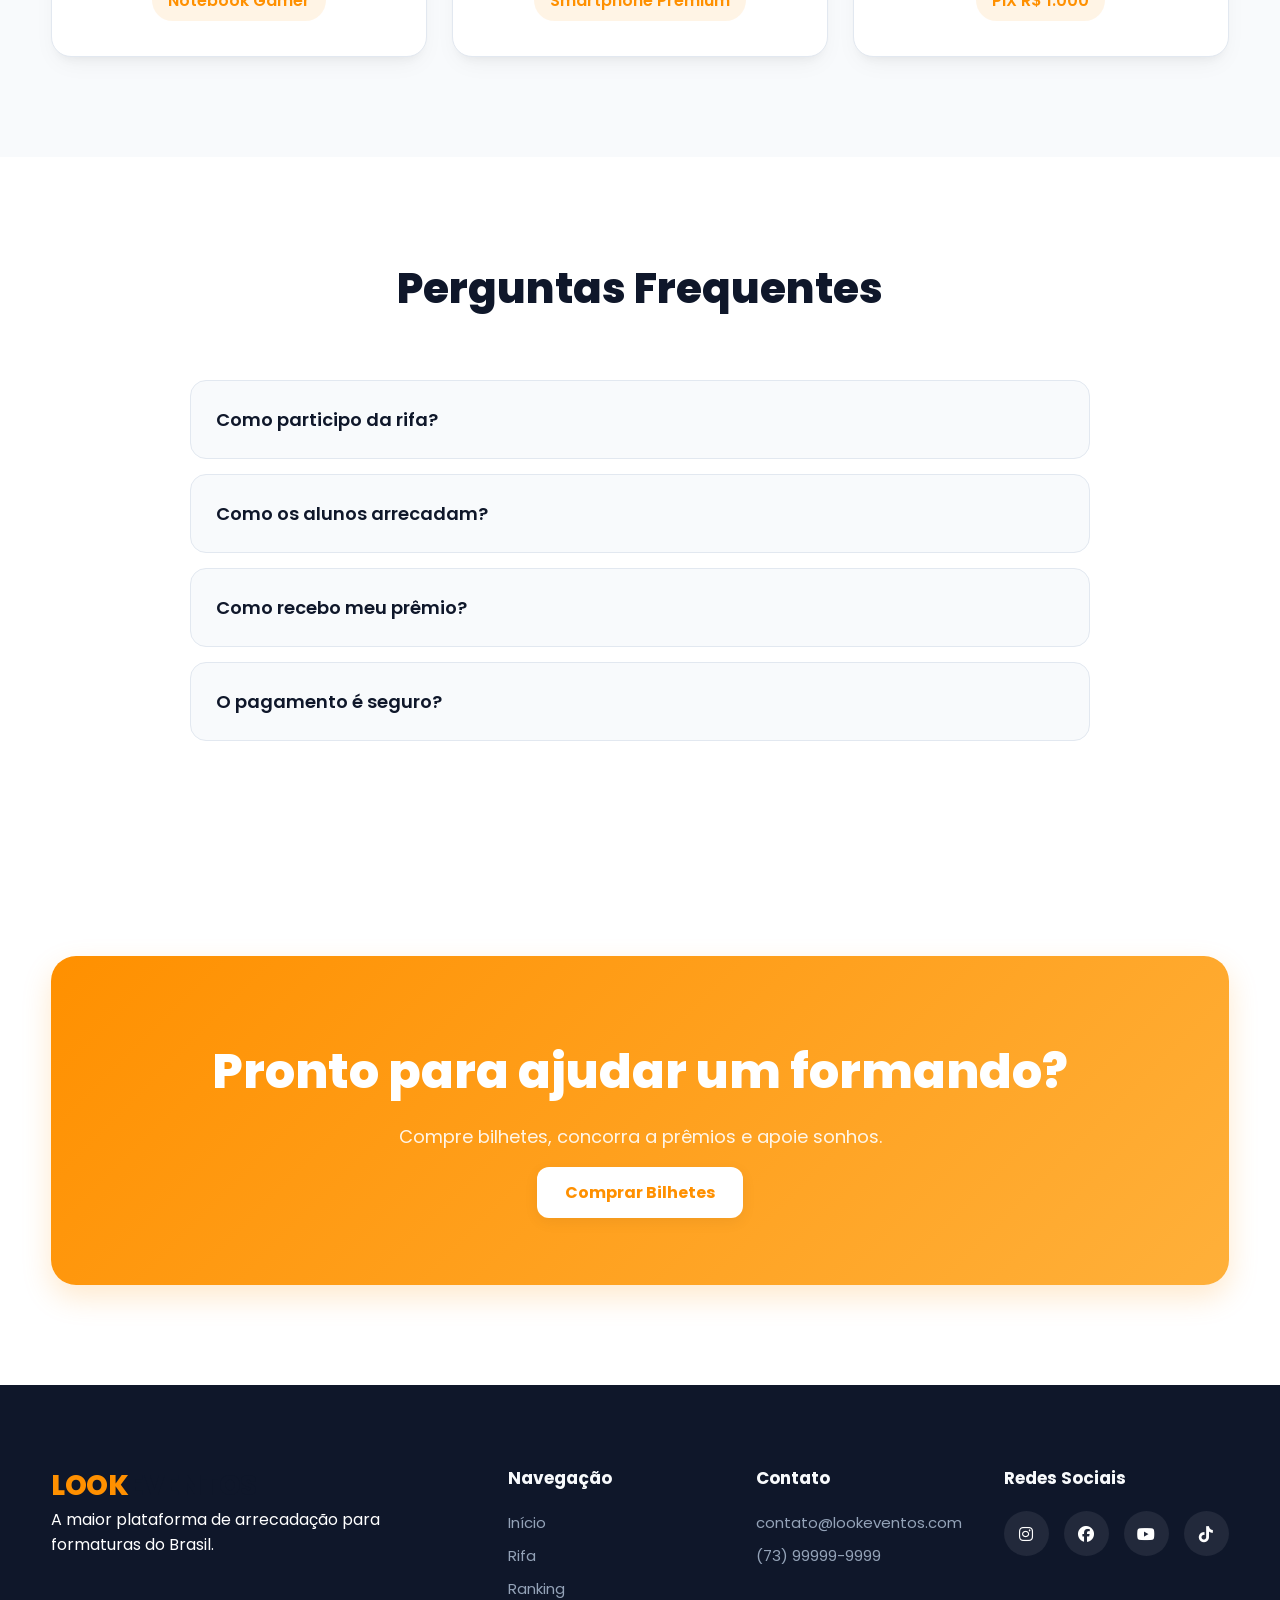
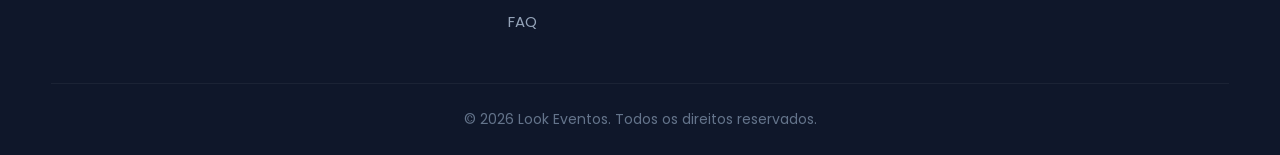
==== commit e8fffefd: "Update index.html" ====
--- a/index.html
+++ b/index.html
@@ -1,1117 +1,627 @@
 <!DOCTYPE html>
+
 <html lang="pt-BR">
 
 <head>
 
-    <meta charset="UTF-8">
-
-    <meta name="viewport"
-        content="width=device-width, initial-scale=1.0">
-
-    <title>
-        Look Eventos | Rifa Oficial 
-    </title>
-
-    <meta name="description"
-        content="Ajude estudantes a realizarem o sonho da formatura participando da rifa oficial.">
-
-    <link rel="stylesheet"
-        href="css/style.css">
-
-    <link rel="preconnect"
-        href="https://fonts.googleapis.com">
-
-    <link rel="preconnect"
-        href="https://fonts.gstatic.com"
-        crossorigin>
-
-    <link href="https://fonts.googleapis.com/css2?family=Poppins:wght@300;400;500;600;700;800&display=swap"
-        rel="stylesheet">
-
-    <link rel="stylesheet"
-        href="https://cdnjs.cloudflare.com/ajax/libs/font-awesome/6.5.1/css/all.min.css">
+  <meta charset="UTF-8">
+
+  <meta name="viewport" content="width=device-width,initial-scale=1.0">
+
+  <title>Look Eventos | Rifa Oficial</title>
+
+  <meta name="description" content="Ajude estudantes a realizarem o sonho da formatura participando da rifa oficial.">
+
+  <link rel="stylesheet" href="css/style.css">
+
+  <link rel="preconnect" href="https://fonts.googleapis.com">
+
+  <link rel="preconnect" href="https://fonts.gstatic.com" crossorigin>
+
+  <link href="https://fonts.googleapis.com/css2?family=Poppins:wght@300;400;500;600;700;800&display=swap" rel="stylesheet">
+
+  <link rel="stylesheet" href="https://cdnjs.cloudflare.com/ajax/libs/font-awesome/6.5.1/css/all.min.css">
 
 </head>
 
 <body>
 
-<!-- MENU MOBILE -->
-
-<button class="menu-toggle">
-
-    <i class="fas fa-bars"></i>
-
-</button>
-
-<!-- HEADER -->
-
-<header class="header">
+  <button class="menu-toggle"><i class="fas fa-bars"></i></button>
+
+ 
+
+  <header class="header">
+
+    <div class="container header-container">
+
+      <a class="logo" href="#inicio">LOOK<span>EVENTOS</span></a>
+
+      <nav class="menu">
+
+        <a href="#inicio">Início</a>
+
+        <a href="#rifa">Rifa</a>
+
+        <a href="#premios">Prêmios</a>
+
+        <a href="#ranking">Ranking</a>
+
+        <a href="#faq">FAQ</a>
+
+      </nav>
+
+      <div class="header-buttons">
+
+        <a class="btn-login" href="pages/login.html">Entrar</a>
+
+        <a class="btn-primary" href="#rifa">Comprar Bilhetes</a>
+
+      </div>
+
+    </div>
+
+  </header>
+
+
+  <main>
+
+    <section class="hero" id="inicio">
+
+      <div class="container hero-content">
+
+        <span class="hero-badge">🎓 Rifa Oficial da Formatura</span>
+
+        <h1>Uma única rifa.<br>Centenas de sonhos.</h1>
+
+        <p>Escolha seus números, apoie um formando e ajude estudantes a conquistarem sua formatura.</p>
+
+        <div class="hero-buttons">
+
+          <a class="btn-primary" href="#rifa">Comprar Bilhetes</a>
+
+          <a class="btn-secondary" href="#ranking">Ver Ranking</a>
+
+        </div>
+
+      </div>
+
+    </section>
+
+
+    <section class="stats">
+
+      <div class="container stats-grid">
+
+        <div class="stat-card">
+
+          <h2 id="formandos">0</h2>
+
+          <p>Formandos</p>
+
+        </div>
+
+        <div class="stat-card">
+
+          <h2 id="bilhetes">0</h2>
+
+          <p>Bilhetes Vendidos</p>
+
+        </div>
+
+        <div class="stat-card">
+
+          <h2 id="premiosQtd">0</h2>
+
+          <p>Prêmios</p>
+
+        </div>
+
+      </div>
+
+    </section>
+
+
+    <section class="rifa-oficial" id="rifa">
+
+      <div class="container">
+
+        <div class="section-header">
+
+          <h2>Rifa Oficial da Formatura 2026</h2>
+
+          <p>Compre números, escolha qual formando deseja apoiar e concorra a grandes prêmios.</p>
+
+        </div>
+
+        <div class="rifa-box">
+
+          <div class="rifa-info">
+
+            <h3>Como funciona?</h3>
+
+            <ul>
+
+              <li>Escolha seus números</li>
+
+              <li>Escolha o formando</li>
+
+              <li>Realize o pagamento</li>
+
+              <li>Concorra aos prêmios</li>
+
+            </ul>
+
+            <a class="btn-primary" href="#selecao">Participar Agora</a>
+
+          </div>
+
+          <div class="rifa-meta">
+
+            <h3>Meta Geral</h3>
+
+            <div class="progress">
+
+              <div class="progress-bar" style="width:68%"></div>
+
+            </div>
+
+            <span>68% arrecadado</span>
+
+          </div>
+
+        </div>
+
+      </div>
+
+    </section>
+
+
+    <section class="rifa-section" id="selecao">
+
+      <div class="container">
+
+        <div class="rifa-header">
+
+          <div>
+
+            <h2>Escolha seus números</h2>
+
+            <p>Escolha quantos números desejar. Eles ficarão reservados por 10 minutos.</p>
+
+          </div>
+
+          <div class="search-box">
+
+            <input type="number" id="buscarNumero" placeholder="Buscar número">
+
+            <button id="btnBuscar"><i class="fas fa-search"></i></button>
+
+          </div>
+
+        </div>
+
+        <div class="quick-buttons">
+
+          <button class="quick" data-qtd="1">+1</button>
+
+          <button class="quick" data-qtd="5">+5</button>
+
+          <button class="quick" data-qtd="10">+10</button>
+
+          <button class="quick" data-qtd="20">+20</button>
+
+          <button id="surpresinha">Surpresinha</button>
+
+          <button id="limpar">Limpar</button>
+
+        </div>
+
+        <div class="legenda">
+
+          <div><span class="cor disponivel"></span>Disponível</div>
+
+          <div><span class="cor reservado"></span>Reservado</div>
+
+          <div><span class="cor vendido"></span>Vendido</div>
+
+          <div><span class="cor selecionado"></span>Selecionado</div>
+
+        </div>
+
+        <div class="barra-info">
+
+          <div>
+
+            <h4>Disponíveis</h4>
+
+            <span id="qtdDisponivel">10000</span>
+
+          </div>
+
+          <div>
+
+            <h4>Vendidos</h4>
+
+            <span id="qtdVendido">0</span>
+
+          </div>
+
+          <div>
+
+            <h4>Selecionados</h4>
+
+            <span id="qtdSelecionado">0</span>
+
+          </div>
+
+        </div>
+
+        <div class="progress">
+
+          <div class="progress-bar" id="progressBar"></div>
+
+        </div>
+
+        <div class="pagination">
+
+          <button id="anterior">←</button>
+
+          <span id="paginaAtual">1 - 1000</span>
+
+          <button id="proximo">→</button>
+
+        </div>
+
+        <div id="gradeNumeros" class="grid-numeros"></div>
+
+      </div>
+
+    </section>
+
+
+    <div class="carrinho-rifa">
+
+      <div>
+
+        <strong>Números</strong>
+
+        <div id="listaSelecionados">Nenhum</div>
+
+      </div>
+
+      <div>
+
+        <strong>Total</strong>
+
+        <h3 id="valorTotal">R$ 0,00</h3>
+
+      </div>
+
+      <a id="comprar" class="btn-primary" href="pages/.html">Continuar Compra</a>
+
+    </div>
+
+
+    <section class="premios" id="premios">
+
+      <div class="container">
+
+        <div class="section-header">
+
+          <h2>Prêmios Principais</h2>
+
+          <p>Quanto mais participar, maiores as chances de ganhar.</p>
+
+        </div>
+
+        <div class="premios-grid" id="premiosGrid"></div>
+
+      </div>
+
+    </section>
+
+
+    <section class="ranking" id="ranking">
+
+      <div class="container">
+
+        <div class="section-header">
+
+          <h2>Top 10 Formandos</h2>
+
+          <p>Os alunos que mais arrecadaram através dos seus links.</p>
+
+        </div>
+
+        <div class="ranking-grid" id="rankingGrid"></div>
+
+      </div>
+
+    </section>
+
+
+    <section class="como-funciona">
+
+      <div class="container">
+
+        <div class="section-header">
+
+          <h2>Como Funciona</h2>
+
+        </div>
+
+        <div class="steps">
+
+          <div class="step">
+
+            <div class="step-icon"><i class="fas fa-user-plus"></i></div>
+
+            <h3>Crie sua Conta</h3>
+
+            <p>Cadastre-se gratuitamente na plataforma.</p>
+
+          </div>
+
+          <div class="step">
+
+            <div class="step-icon"><i class="fas fa-link"></i></div>
+
+            <h3>Receba seu Link</h3>
+
+            <p>Ganhe uma página exclusiva para divulgar.</p>
+
+          </div>
+
+          <div class="step">
+
+            <div class="step-icon"><i class="fas fa-share-alt"></i></div>
+
+            <h3>Compartilhe</h3>
+
+            <p>Envie para amigos, familiares e redes sociais.</p>
+
+          </div>
+
+          <div class="step">
+
+            <div class="step-icon"><i class="fas fa-money-bill-wave"></i></div>
+
+            <h3>Arrecade</h3>
+
+            <p>Cada venda realizada pelo seu link reduz o custo da sua formatura.</p>
+
+          </div>
+
+        </div>
+
+      </div>
+
+    </section>
+
+
+    <section class="ganhadores">
+
+      <div class="container">
+
+        <div class="section-header">
+
+          <h2>Últimos Ganhadores</h2>
+
+        </div>
+
+        <div class="ganhadores-grid">
+
+          <div class="ganhador-card">
+
+            <h3>Maria Souza</h3>
+
+            <p>Número Sorteado: 145</p>
+
+            <span>Notebook Gamer</span>
+
+          </div>
+
+          <div class="ganhador-card">
+
+            <h3>João Pedro</h3>
+
+            <p>Número Sorteado: 892</p>
+
+            <span>Smartphone Premium</span>
+
+          </div>
+
+          <div class="ganhador-card">
+
+            <h3>Ana Clara</h3>
+
+            <p>Número Sorteado: 514</p>
+
+            <span>PIX R$ 1.000</span>
+
+          </div>
+
+        </div>
+
+      </div>
+
+    </section>
+
+
+    <section class="faq" id="faq">
+
+      <div class="container">
+
+        <div class="section-header">
+
+          <h2>Perguntas Frequentes</h2>
+
+        </div>
+
+        <div class="faq-container">
+
+          <div class="faq-item">
+
+            <button class="faq-question">Como participo da rifa?</button>
+
+            <div class="faq-answer">Basta escolher seus números, efetuar o pagamento e aguardar o sorteio.</div>
+
+          </div>
+
+          <div class="faq-item">
+
+            <button class="faq-question">Como os alunos arrecadam?</button>
+
+            <div class="faq-answer">Cada formando possui um link próprio. Toda compra realizada através desse link é contabilizada para ele.</div>
+
+          </div>
+
+          <div class="faq-item">
+
+            <button class="faq-question">Como recebo meu prêmio?</button>
+
+            <div class="faq-answer">Os vencedores são divulgados na plataforma e contatados pela equipe organizadora.</div>
+
+          </div>
+
+          <div class="faq-item">
+
+            <button class="faq-question">O pagamento é seguro?</button>
+
+            <div class="faq-answer">Sim. Os pagamentos são processados através de integração PIX segura.</div>
+
+          </div>
+
+        </div>
+
+      </div>
+
+    </section>
+
+
+    <section class="cta">
+
+      <div class="container">
+
+        <div class="cta-box">
+
+          <h2>Pronto para ajudar um formando?</h2>
+
+          <p>Compre bilhetes, concorra a prêmios e apoie sonhos.</p>
+
+          <a class="btn-primary" href="#rifa">Comprar Bilhetes</a>
+
+        </div>
+
+      </div>
+
+    </section>
+
+  </main>
+
+
+  <footer>
 
     <div class="container">
 
-        <div class="logo">
-
-            LOOK<span>EVENTOS</span>
-
-        </div>
-
-        <nav class="menu">
-
-            <a href="#inicio">
-                Início
-            </a>
-
-            <a href="#rifa">
-                Rifa
-            </a>
-
-            <a href="#premios">
-                Prêmios
-            </a>
-
-            <a href="#ranking">
-                Ranking
-            </a>
-
-            <a href="#faq">
-                FAQ
-            </a>
-
-        </nav>
-
-        <div class="header-buttons">
-
-            <button class="btn-login">
-
-                Entrar
-
-            </button>
-
-            <button class="btn-primary">
-
-                Comprar Bilhetes
-
-            </button>
-
-        </div>
+      <div class="footer-grid">
+
+        <div>
+
+          <a class="logo" href="#inicio">LOOK<span>EVENTOS</span></a>
+
+          <p>A maior plataforma de arrecadação para formaturas do Brasil.</p>
+
+        </div>
+
+        <div>
+
+          <h4>Navegação</h4>
+
+          <ul>
+
+            <li><a href="#inicio">Início</a></li>
+
+            <li><a href="#rifa">Rifa</a></li>
+
+            <li><a href="#ranking">Ranking</a></li>
+
+            <li><a href="#faq">FAQ</a></li>
+
+          </ul>
+
+        </div>
+
+        <div>
+
+          <h4>Contato</h4>
+
+          <ul>
+
+            <li>contato@lookeventos.com</li>
+
+            <li>(73) 99999-9999</li>
+
+          </ul>
+
+        </div>
+
+        <div>
+
+          <h4>Redes Sociais</h4>
+
+          <div class="social-icons">
+
+            <a href="#"><i class="fab fa-instagram"></i></a>
+
+            <a href="#"><i class="fab fa-facebook"></i></a>
+
+            <a href="#"><i class="fab fa-youtube"></i></a>
+
+            <a href="#"><i class="fab fa-tiktok"></i></a>
+
+          </div>
+
+        </div>
+
+      </div>
+
+      <div class="footer-bottom">
+
+        <p>© <span id="anoAtual"></span> Look Eventos. Todos os direitos reservados.</p>
+
+      </div>
 
     </div>
 
-</header>
-
-<!-- HERO -->
-
-<section
-    class="hero"
-    id="inicio">
-
-    <div class="hero-overlay"></div>
-
-    <div class="container">
-
-        <div class="hero-content">
-
-            <span class="hero-badge">
-
-                🎓 Rifa Oficial da Formatura
-
-            </span>
-
-            <h1>
-
-                Uma única rifa.
-                Centenas de sonhos.
-
-            </h1>
-
-            <p>
-
-                Escolha seus números,
-                apoie um formando e ajude
-                estudantes a conquistarem sua formatura.
-
-            </p>
-
-            <div class="hero-buttons">
-
-                <button class="btn-primary">
-
-                    Comprar Bilhetes
-
-                </button>
-
-                <button class="btn-secondary">
-
-                    Ver Ranking
-
-                </button>
-
-            </div>
-
-        </div>
-
-    </div>
-
-</section>
-
-<!-- ESTATÍSTICAS -->
-
-<section class="stats">
-
-    <div class="container">
-
-        <div class="stats-grid">
-
-
-            <div class="stat-card">
-
-                <h2 id="formandos">
-                    0
-                </h2>
-
-                <p>
-                    Formandos
-                </p>
-
-            </div>
-
-            <div class="stat-card">
-
-                <h2 id="bilhetes">
-                    0
-                </h2>
-
-                <p>
-                    Bilhetes Vendidos
-                </p>
-
-            </div>
-
-            <div class="stat-card">
-
-                <h2 id="premiosQtd">
-                    0
-                </h2>
-
-                <p>
-                    Prêmios
-                </p>
-
-            </div>
-
-        </div>
-
-    </div>
-
-</section>
-
-<!-- RIFA OFICIAL -->
-
-<section
-    class="rifa-oficial"
-    id="rifa">
-
-    <div class="container">
-
-        <div class="section-header">
-
-            <h2>
-
-                Rifa Oficial da Formatura 2026
-
-            </h2>
-
-            <p>
-
-                Compre números,
-                escolha qual formando deseja apoiar
-                e concorra a grandes prêmios.
-
-            </p>
-
-        </div>
-
-        <div class="rifa-box">
-
-            <div class="rifa-info">
-
-                <h3>
-
-                    Como funciona?
-
-                </h3>
-
-                <ul>
-
-                    <li>
-                        Escolha seus números
-                    </li>
-
-                    <li>
-                        Escolha o formando
-                    </li>
-
-                    <li>
-                        Realize o pagamento
-                    </li>
-
-                    <li>
-                        Concorra aos prêmios
-                    </li>
-
-                </ul>
-
-                <button class="btn-primary">
-
-                    Participar Agora
-
-                </button>
-
-            </div>
-
-            <div class="rifa-meta">
-
-                <h3>
-
-                    Meta Geral
-
-                </h3>
-
-                <div class="progress">
-
-                    <div class="progress-bar"
-                        style="width:68%">
-                    </div>
-
-                </div>
-
-                <span>
-
-                    68% arrecadado
-
-                </span>
-
-            </div>
-
-        </div>
-
-    </div>
-
-</section>
-
-<!-- RIFA -->
-
-    <section class="rifa-section">
-
-    <div class="container">
-
-        <div class="rifa-header">
-
-            <div>
-                <h2>Escolha seus números</h2>
-
-                <p>
-                    Escolha quantos números desejar.
-                    Eles ficarão reservados por 10 minutos.
-                </p>
-            </div>
-
-            <div class="search-box">
-
-                <input
-                    type="number"
-                    id="buscarNumero"
-                    placeholder="Buscar número">
-
-                <button id="btnBuscar">
-                    <i class="fas fa-search"></i>
-                </button>
-
-            </div>
-
-        </div>
-
-
-        <div class="quick-buttons">
-
-            <button class="quick" data-qtd="1">+1</button>
-
-            <button class="quick" data-qtd="5">+5</button>
-
-            <button class="quick" data-qtd="10">+10</button>
-
-            <button class="quick" data-qtd="20">+20</button>
-
-            <button id="surpresinha">
-
-                Surpresinha
-
-            </button>
-
-            <button id="limpar">
-
-                Limpar
-
-            </button>
-
-        </div>
-
-
-        <div class="legenda">
-
-            <div>
-
-                <span class="cor disponivel"></span>
-
-                Disponível
-
-            </div>
-
-            <div>
-
-                <span class="cor reservado"></span>
-
-                Reservado
-
-            </div>
-
-            <div>
-
-                <span class="cor vendido"></span>
-
-                Vendido
-
-            </div>
-
-            <div>
-
-                <span class="cor selecionado"></span>
-
-                Selecionado
-
-            </div>
-
-        </div>
-
-
-        <div class="barra-info">
-
-            <div>
-
-                <h4>Disponíveis</h4>
-
-                <span id="qtdDisponivel">
-
-                    10000
-
-                </span>
-
-            </div>
-
-            <div>
-
-                <h4>Vendidos</h4>
-
-                <span id="qtdVendido">
-
-                    0
-
-                </span>
-
-            </div>
-
-            <div>
-
-                <h4>Selecionados</h4>
-
-                <span id="qtdSelecionado">
-
-                    0
-
-                </span>
-
-            </div>
-
-        </div>
-
-
-        <div class="progress">
-
-            <div
-                class="progress-bar"
-                id="progressBar">
-            </div>
-
-        </div>
-
-
-        <div class="pagination">
-
-            <button id="anterior">
-
-                ←
-
-            </button>
-
-            <span id="paginaAtual">
-
-                1 - 1000
-
-            </span>
-
-            <button id="proximo">
-
-                →
-
-            </button>
-
-        </div>
-
-
-        <div
-            id="gradeNumeros"
-            class="grid-numeros">
-
-        </div>
-
-    </div>
-
-</section>
-
-
-
-<div class="carrinho-rifa">
-
-    <div>
-
-        <strong>
-
-            Números
-
-        </strong>
-
-        <div id="listaSelecionados">
-
-            Nenhum
-
-        </div>
-
-    </div>
-
-    <div>
-
-        <strong>Total</strong>
-
-        <h3 id="valorTotal">
-
-            R$ 0,00
-
-        </h3>
-
-    </div>
-
-    <button id="comprar">
-
-        Continuar Compra
-
-    </button>
-
-</div>
-
-<!-- PRÊMIOS -->
-
-<section
-    class="premios"
-    id="premios">
-
-    <div class="container">
-
-        <div class="section-header">
-
-            <h2>
-
-                Prêmios Principais
-
-            </h2>
-
-            <p>
-
-                Quanto mais participar,
-                maiores as chances de ganhar.
-
-            </p>
-
-        </div>
-
-        <div class="premios-grid">
-
-            <div class="premio-card">
-
-                <img src="img/notebook.jpg" alt="Logo">
-
-                <h3>
-
-                    Notebook Gamer
-
-                </h3>
-
-                <p>
-
-                    Valor estimado:
-                    R$ 4.500
-
-                </p>
-
-            </div>
-
-            <div class="premio-card">
-
-                <img src="assets/images/celular.jpg">
-
-                <h3>
-
-                    Smartphone Premium
-
-                </h3>
-
-                <p>
-
-                    Valor estimado:
-                    R$ 3.000
-
-                </p>
-
-            </div>
-
-            <div class="premio-card">
-
-                <img src="assets/images/pix.jpg">
-
-                <h3>
-
-                    PIX R$ 1.000
-
-                </h3>
-
-                <p>
-
-                    Transferência instantânea
-
-                </p>
-
-            </div>
-
-        </div>
-
-    </div>
-
-</section>
-
-  <!-- TOP FORMANDOS -->
-
-<section
-    class="ranking"
-    id="ranking">
-
-    <div class="container">
-
-        <div class="section-header">
-
-            <h2>
-
-                Top 10 Formandos
-
-            </h2>
-
-            <p>
-
-                Os alunos que mais arrecadaram através dos seus links.
-
-            </p>
-
-        </div>
-
-        <div
-            class="ranking-grid"
-            id="rankingGrid">
-
-            <!-- Gerado via JavaScript -->
-
-        </div>
-
-    </div>
-
-</section>
-
-<!-- COMO FUNCIONA -->
-
-<section
-    class="como-funciona">
-
-    <div class="container">
-
-        <div class="section-header">
-
-            <h2>
-
-                Como Funciona
-
-            </h2>
-
-        </div>
-
-        <div class="steps">
-
-            <div class="step">
-
-                <div class="step-icon">
-
-                    <i class="fas fa-user-plus"></i>
-
-                </div>
-
-                <h3>
-
-                    Crie sua Conta
-
-                </h3>
-
-                <p>
-
-                    Cadastre-se gratuitamente na plataforma.
-
-                </p>
-
-            </div>
-
-            <div class="step">
-
-                <div class="step-icon">
-
-                    <i class="fas fa-link"></i>
-
-                </div>
-
-                <h3>
-
-                    Receba seu Link
-
-                </h3>
-
-                <p>
-
-                    Ganhe uma página exclusiva para divulgar.
-
-                </p>
-
-            </div>
-
-            <div class="step">
-
-                <div class="step-icon">
-
-                    <i class="fas fa-share-alt"></i>
-
-                </div>
-
-                <h3>
-
-                    Compartilhe
-
-                </h3>
-
-                <p>
-
-                    Envie para amigos, familiares e redes sociais.
-
-                </p>
-
-            </div>
-
-            <div class="step">
-
-                <div class="step-icon">
-
-                    <i class="fas fa-money-bill-wave"></i>
-
-                </div>
-
-                <h3>
-
-                    Arrecade
-
-                </h3>
-
-                <p>
-
-                    Cada venda realizada pelo seu link reduz o custo da sua formatura.
-
-                </p>
-
-            </div>
-
-        </div>
-
-    </div>
-
-</section>
-
-<!-- ÚLTIMOS GANHADORES -->
-
-<section
-    class="ganhadores">
-
-    <div class="container">
-
-        <div class="section-header">
-
-            <h2>
-
-                Últimos Ganhadores
-
-            </h2>
-
-        </div>
-
-        <div class="ganhadores-grid">
-
-            <div class="ganhador-card">
-
-                <h3>
-
-                    Maria Souza
-
-                </h3>
-
-                <p>
-
-                    Número Sorteado: 145
-
-                </p>
-
-                <span>
-
-                    Notebook Gamer
-
-                </span>
-
-            </div>
-
-            <div class="ganhador-card">
-
-                <h3>
-
-                    João Pedro
-
-                </h3>
-
-                <p>
-
-                    Número Sorteado: 892
-
-                </p>
-
-                <span>
-
-                    Smartphone Premium
-
-                </span>
-
-            </div>
-
-            <div class="ganhador-card">
-
-                <h3>
-
-                    Ana Clara
-
-                </h3>
-
-                <p>
-
-                    Número Sorteado: 514
-
-                </p>
-
-                <span>
-
-                    PIX R$ 1.000
-
-                </span>
-
-            </div>
-
-        </div>
-
-    </div>
-
-</section>
-
-<!-- FAQ -->
-
-<section
-    class="faq"
-    id="faq">
-
-    <div class="container">
-
-        <div class="section-header">
-
-            <h2>
-
-                Perguntas Frequentes
-
-            </h2>
-
-        </div>
-
-        <div class="faq-container">
-
-            <div class="faq-item">
-
-                <button class="faq-question">
-
-                    Como participo da rifa?
-
-                </button>
-
-                <div class="faq-answer">
-
-                    Basta escolher seus números, efetuar o pagamento e aguardar o sorteio.
-
-                </div>
-
-            </div>
-
-            <div class="faq-item">
-
-                <button class="faq-question">
-
-                    Como os alunos arrecadam?
-
-                </button>
-
-                <div class="faq-answer">
-
-                    Cada formando possui um link próprio. Toda compra realizada através desse link é contabilizada para ele.
-
-                </div>
-
-            </div>
-
-            <div class="faq-item">
-
-                <button class="faq-question">
-
-                    Como recebo meu prêmio?
-
-                </button>
-
-                <div class="faq-answer">
-
-                    Os vencedores são divulgados na plataforma e contatados pela equipe organizadora.
-
-                </div>
-
-            </div>
-
-            <div class="faq-item">
-
-                <button class="faq-question">
-
-                    O pagamento é seguro?
-
-                </button>
-
-                <div class="faq-answer">
-
-                    Sim. Os pagamentos são processados através de integração PIX segura.
-
-                </div>
-
-            </div>
-
-        </div>
-
-    </div>
-
-</section>
-
-<!-- CTA FINAL -->
-
-<section
-    class="cta">
-
-    <div class="container">
-
-        <div class="cta-box">
-
-            <h2>
-
-                Pronto para ajudar um formando?
-
-            </h2>
-
-            <p>
-
-                Compre bilhetes, concorra a prêmios e apoie sonhos.
-
-            </p>
-
-            <button class="btn-primary">
-
-                Comprar Bilhetes
-
-            </button>
-
-        </div>
-
-    </div>
-
-</section>
-
-<!-- FOOTER -->
-
-<footer>
-
-    <div class="container">
-
-        <div class="footer-grid">
-
-            <div>
-
-                <div class="logo">
-
-                    LOOK<span>EVENTOS</span>
-
-                </div>
-
-                <p>
-
-                    A maior plataforma de arrecadação para formaturas do Brasil.
-
-                </p>
-
-            </div>
-
-            <div>
-
-                <h4>
-
-                    Navegação
-
-                </h4>
-
-                <ul>
-
-                    <li><a href="#inicio">Início</a></li>
-
-                    <li><a href="#rifa">Rifa</a></li>
-
-                    <li><a href="#ranking">Ranking</a></li>
-
-                    <li><a href="#faq">FAQ</a></li>
-
-                </ul>
-
-            </div>
-
-            <div>
-
-                <h4>
-
-                    Contato
-
-                </h4>
-
-                <ul>
-
-                    <li>contato@LookEventos.com</li>
-
-                    <li>(73) 99999-9999</li>
-
-                </ul>
-
-            </div>
-
-            <div>
-
-                <h4>
-
-                    Redes Sociais
-
-                </h4>
-
-                <div class="social-icons">
-
-                    <a href="#">
-                        <i class="fab fa-instagram"></i>
-                    </a>
-
-                    <a href="#">
-                        <i class="fab fa-facebook"></i>
-                    </a>
-
-                    <a href="#">
-                        <i class="fab fa-youtube"></i>
-                    </a>
-
-                    <a href="#">
-                        <i class="fab fa-tiktok"></i>
-                    </a>
-
-                </div>
-
-            </div>
-
-        </div>
-
-        <div class="footer-bottom">
-
-<p>
-© <span id="anoAtual"></span>  Look Eventos.
-Todos os direitos reservados.
-</p>
-
-        </div>
-
-    </div>
-
-</footer>
-
-<!-- WHATSAPP -->
-
-<a
-    href="#"
-    class="whatsapp-float">
-
-    <i class="fab fa-whatsapp"></i>
-
-</a>
-
-<!-- JAVASCRIPT -->
-
-<script src="js/campanha.js"></script>
-
-<script src="js/participantes.js"></script>
-
-<script src="js/pagamentos.js"></script>
-
-<script src="js/pedidos.js"></script>
-
-<script src="js/usuarios.js"></script>
-
-<script src="js/ranking.js"></script>
-
-<script src="js/premios.js"></script>
-
-<script src="js/sorteios.js"></script>
-
-<script src="js/galeria.js"></script>
-
-<script src="js/rifa.js"></script>
-
-<script src="js/app.js"></script>
+  </footer>
+
+
+  <a href="#" class="whatsapp-float"><i class="fab fa-whatsapp"></i></a>
+
+
+  <script src="js/campanha.js"></script>
+
+  <script src="js/participantes.js"></script>
+
+  <script src="js/pagamentos.js"></script>
+
+  <script src="js/pedidos.js"></script>
+
+  <script src="js/usuarios.js"></script>
+
+  <script src="js/ranking.js"></script>
+
+  <script src="js/premios.js"></script>
+
+  <script src="js/sorteios.js"></script>
+
+  <script src="js/galeria.js"></script>
+
+  <script src="js/rifa.js"></script>
+
+  <script src="js/app.js"></script>
 
 </body>
-</html>
+
+</html> 
